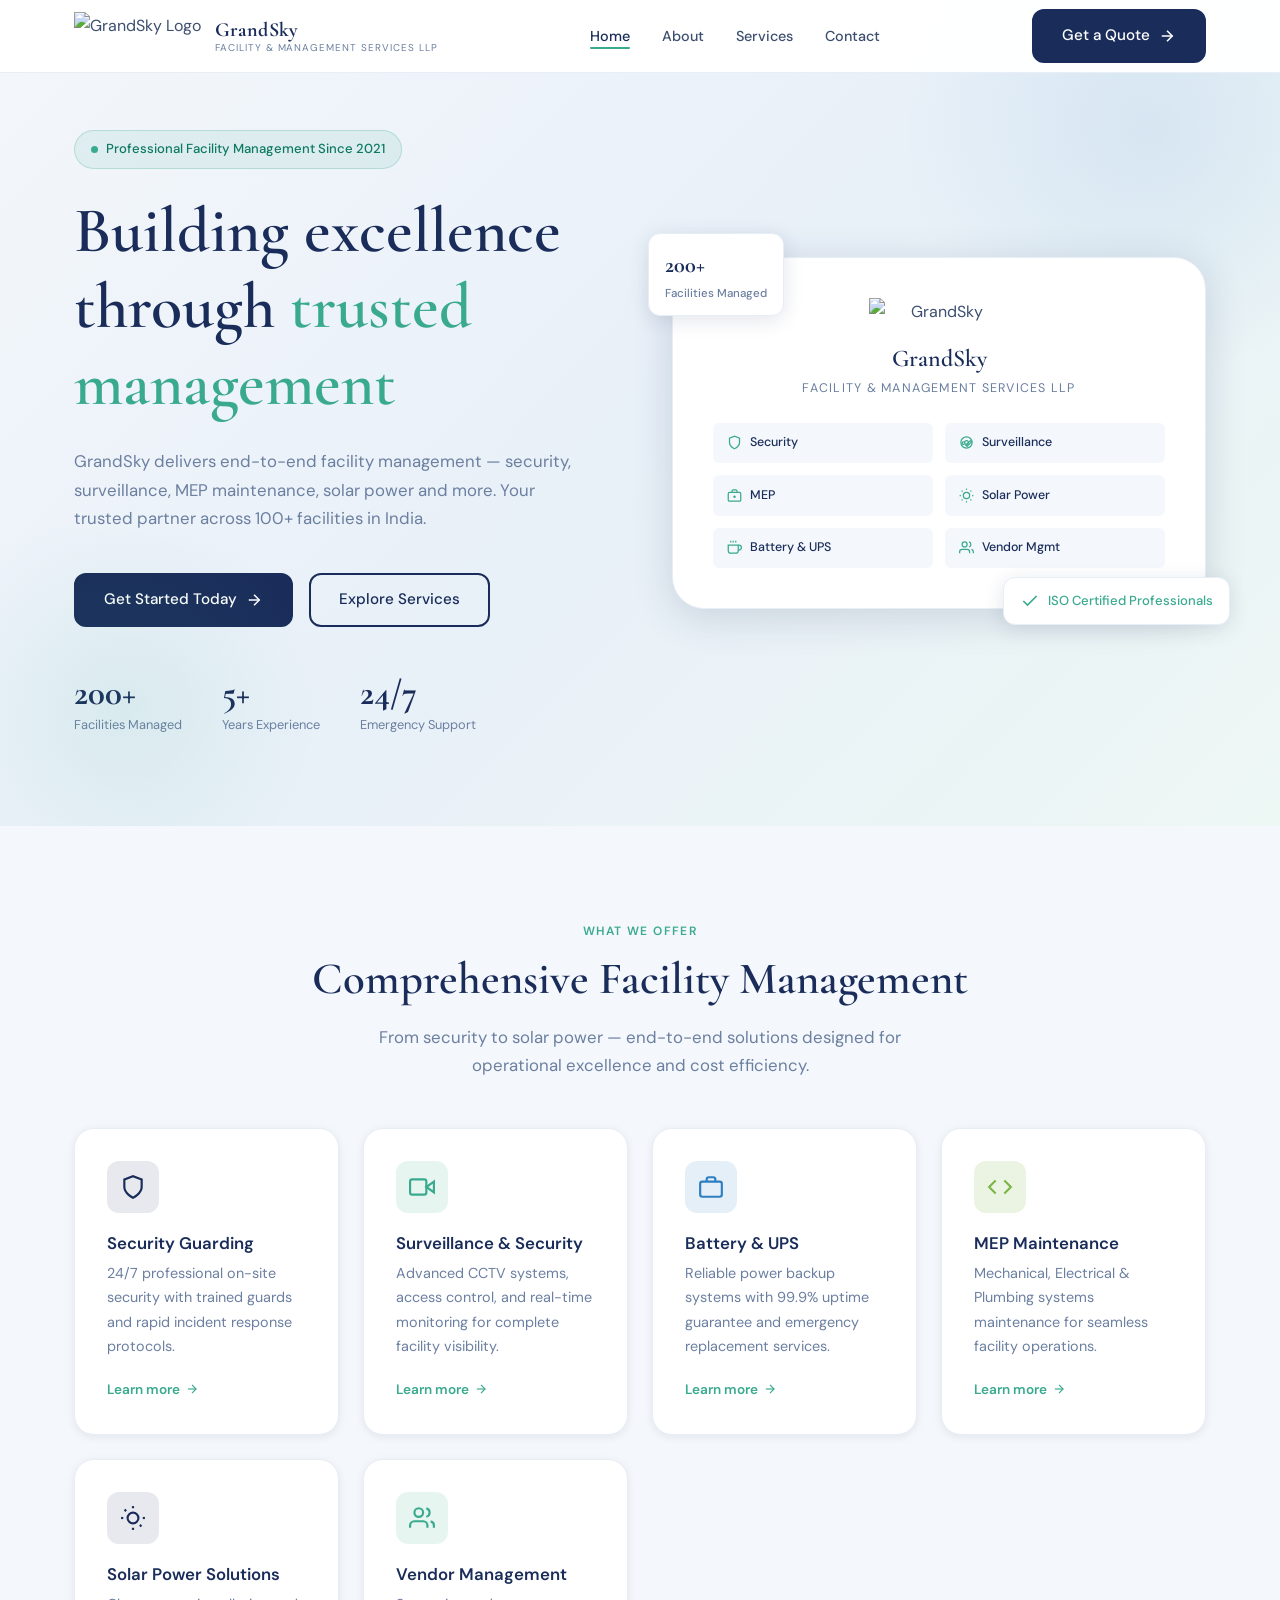
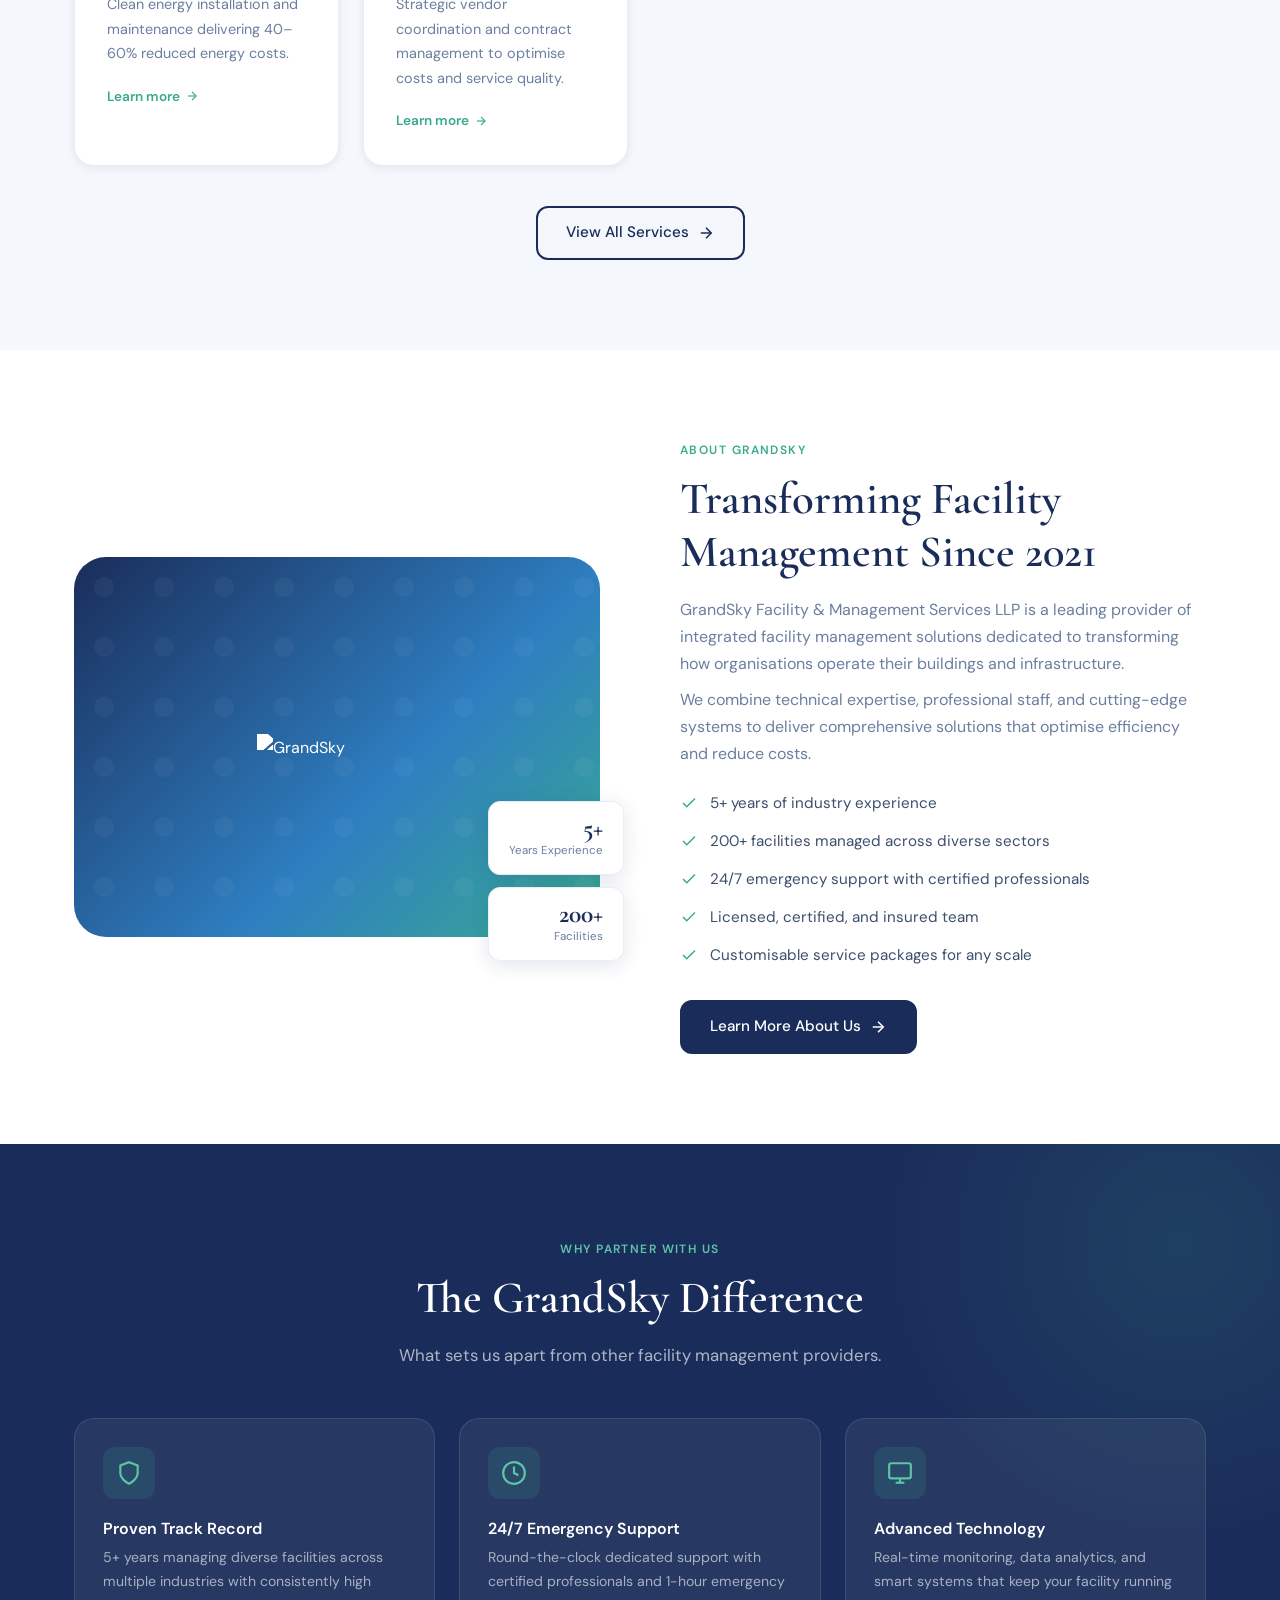
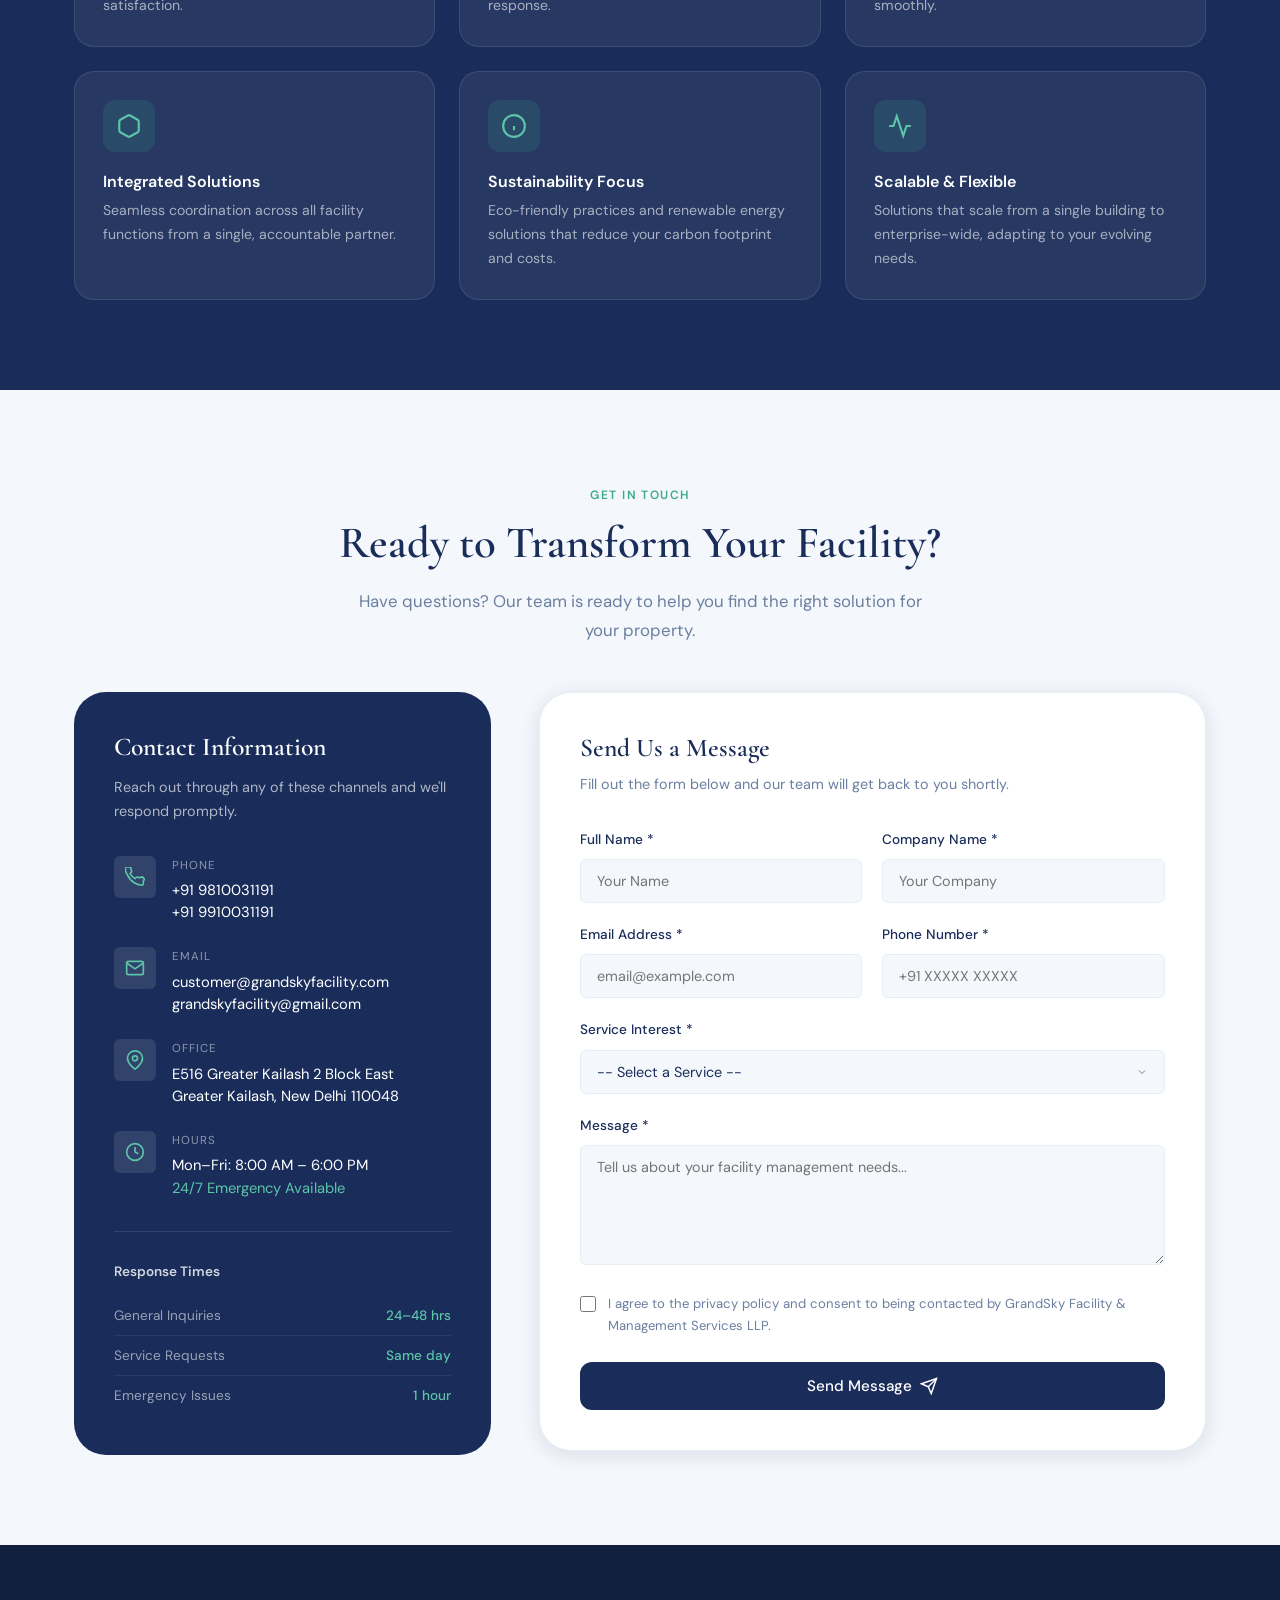
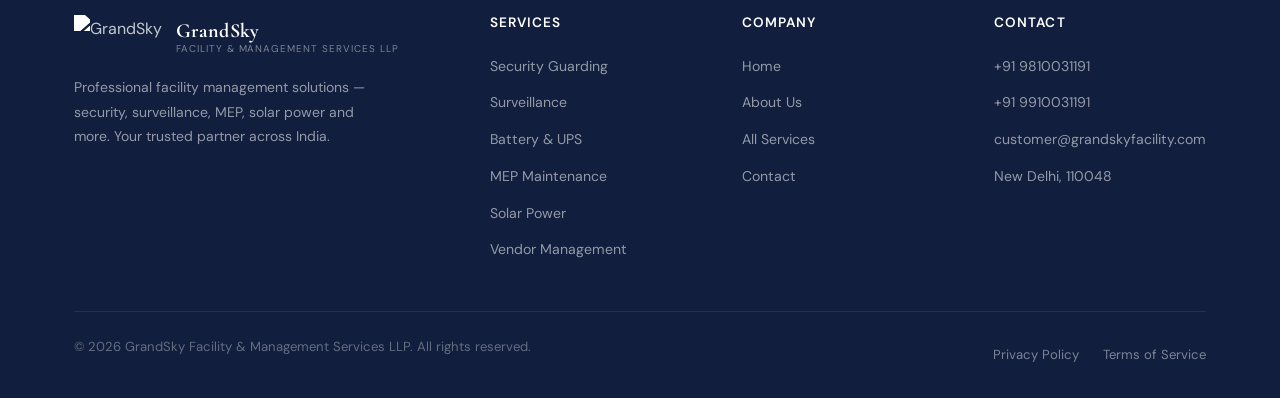
==== index.html @ 3209c3a7 "Initial commit" ====
<!DOCTYPE html>
<html lang="en">
<head>
  <meta charset="UTF-8" />
  <meta name="viewport" content="width=device-width, initial-scale=1.0" />
  <title>GrandSky Facility & Management Services LLP</title>
  <meta name="description" content="Professional facility management solutions — security, surveillance, MEP maintenance, solar power and more. Serving 100+ facilities across India." />
  <link rel="icon" href="images/logo.png" type="image/png" />

  <!-- Google Fonts -->
  <link rel="preconnect" href="https://fonts.googleapis.com" />
  <link rel="preconnect" href="https://fonts.gstatic.com" crossorigin />
  <link href="https://fonts.googleapis.com/css2?family=Cormorant+Garamond:wght@400;600;700&family=DM+Sans:wght@400;500;600&display=swap" rel="stylesheet" />

  <link rel="stylesheet" href="css/style.css" />
</head>
<body>

  <!-- ======== HEADER ======== -->
  <header class="header" id="header">
    <nav class="nav container">
      <a href="index.html" class="nav-logo">
        <img src="images/logo.png" alt="GrandSky Logo" />
        <div class="nav-logo-text">
          <span class="nav-logo-name">GrandSky</span>
          <span class="nav-logo-sub">Facility &amp; Management Services LLP</span>
        </div>
      </a>

      <ul class="nav-links">
        <li><a href="index.html">Home</a></li>
        <li><a href="pages/about.html">About</a></li>
        <li><a href="pages/services.html">Services</a></li>
        <li><a href="pages/contact.html">Contact</a></li>
      </ul>

      <div class="nav-cta">
        <a href="pages/contact.html" class="btn btn-primary">Get a Quote
          <svg viewBox="0 0 24 24" fill="none" stroke="currentColor" stroke-width="2"><line x1="5" y1="12" x2="19" y2="12"/><polyline points="12 5 19 12 12 19"/></svg>
        </a>
      </div>

      <button class="hamburger" id="hamburger" aria-label="Toggle menu">
        <span></span><span></span><span></span>
      </button>
    </nav>

    <nav class="mobile-menu" id="mobileMenu">
      <a href="index.html">Home</a>
      <a href="pages/about.html">About</a>
      <a href="pages/services.html">Services</a>
      <a href="pages/contact.html">Contact</a>
      <a href="pages/contact.html" class="btn btn-primary">Get a Quote</a>
    </nav>
  </header>

  <!-- ======== HERO ======== -->
  <section class="hero">
    <div class="container">
      <div class="hero-grid">
        <!-- Left -->
        <div class="hero-content">
          <div class="hero-badge">
            <span class="dot"></span>
            Professional Facility Management Since 2021
          </div>

          <h1 class="hero-title">Building excellence through <span>trusted management</span></h1>

          <p class="hero-desc">
            GrandSky delivers end-to-end facility management — security, surveillance, MEP maintenance, solar power and more. Your trusted partner across 100+ facilities in India.
          </p>

          <div class="hero-actions">
            <a href="pages/contact.html" class="btn btn-primary">
              Get Started Today
              <svg viewBox="0 0 24 24" fill="none" stroke="currentColor" stroke-width="2"><line x1="5" y1="12" x2="19" y2="12"/><polyline points="12 5 19 12 12 19"/></svg>
            </a>
            <a href="pages/services.html" class="btn btn-outline">Explore Services</a>
          </div>

          <div class="hero-stats">
            <div class="stat-item">
              <div class="stat-num"><span data-target="200" data-suffix="+">0+</span></div>
              <div class="stat-label">Facilities Managed</div>
            </div>
            <div class="stat-item">
              <div class="stat-num"><span data-target="5" data-suffix="+">0+</span></div>
              <div class="stat-label">Years Experience</div>
            </div>
            <div class="stat-item">
              <div class="stat-num">24/7</div>
              <div class="stat-label">Emergency Support</div>
            </div>
          </div>
        </div>

        <!-- Right visual -->
        <div class="hero-visual">
          <div class="float-badge float-badge-1">
            <div class="val" data-target="200" data-suffix="+">0+</div>
            <div class="lbl">Facilities Managed</div>
          </div>

          <div class="hero-card">
            <img src="images/logo.png" alt="GrandSky" class="hero-card-logo" />
            <h3>GrandSky</h3>
            <p>Facility &amp; Management Services LLP</p>
            <div class="hero-services-grid">
              <div class="hero-service-chip">
                <svg viewBox="0 0 24 24" fill="none" stroke="currentColor" stroke-width="2"><path d="M12 22s8-4 8-10V5l-8-3-8 3v7c0 6 8 10 8 10z"/></svg>
                Security
              </div>
              <div class="hero-service-chip">
                <svg viewBox="0 0 24 24" fill="none" stroke="currentColor" stroke-width="2"><circle cx="12" cy="12" r="3"/><path d="M20.188 10.934l-1.96-1.96-7.228 7.228 1.96 1.96zM9 11H7a2 2 0 00-2 2v0a2 2 0 002 2h2"/><circle cx="12" cy="12" r="9"/></svg>
                Surveillance
              </div>
              <div class="hero-service-chip">
                <svg viewBox="0 0 24 24" fill="none" stroke="currentColor" stroke-width="2"><rect x="2" y="7" width="20" height="14" rx="2"/><path d="M16 7V5a2 2 0 00-2-2h-4a2 2 0 00-2 2v2"/><line x1="12" y1="12" x2="12" y2="16"/><line x1="10" y1="14" x2="14" y2="14"/></svg>
                MEP
              </div>
              <div class="hero-service-chip">
                <svg viewBox="0 0 24 24" fill="none" stroke="currentColor" stroke-width="2"><circle cx="12" cy="12" r="5"/><line x1="12" y1="1" x2="12" y2="3"/><line x1="12" y1="21" x2="12" y2="23"/><line x1="4.22" y1="4.22" x2="5.64" y2="5.64"/><line x1="18.36" y1="18.36" x2="19.78" y2="19.78"/><line x1="1" y1="12" x2="3" y2="12"/><line x1="21" y1="12" x2="23" y2="12"/><line x1="4.22" y1="19.78" x2="5.64" y2="18.36"/><line x1="18.36" y1="5.64" x2="19.78" y2="4.22"/></svg>
                Solar Power
              </div>
              <div class="hero-service-chip">
                <svg viewBox="0 0 24 24" fill="none" stroke="currentColor" stroke-width="2"><path d="M18 8h1a4 4 0 010 8h-1"/><path d="M2 8h16v9a4 4 0 01-4 4H6a4 4 0 01-4-4V8z"/><line x1="6" y1="1" x2="6" y2="4"/><line x1="10" y1="1" x2="10" y2="4"/><line x1="14" y1="1" x2="14" y2="4"/></svg>
                Battery &amp; UPS
              </div>
              <div class="hero-service-chip">
                <svg viewBox="0 0 24 24" fill="none" stroke="currentColor" stroke-width="2"><path d="M17 21v-2a4 4 0 00-4-4H5a4 4 0 00-4 4v2"/><circle cx="9" cy="7" r="4"/><path d="M23 21v-2a4 4 0 00-3-3.87"/><path d="M16 3.13a4 4 0 010 7.75"/></svg>
                Vendor Mgmt
              </div>
            </div>
          </div>

          <div class="float-badge float-badge-2">
            <svg viewBox="0 0 24 24" fill="none" stroke="currentColor" stroke-width="2"><polyline points="20 6 9 17 4 12"/></svg>
            ISO Certified Professionals
          </div>
        </div>
      </div>
    </div>
  </section>

  <!-- ======== SERVICES PREVIEW ======== -->
  <section class="section" id="services">
    <div class="container">
      <div class="text-center">
        <span class="section-label">What We Offer</span>
        <h2 class="section-title">Comprehensive Facility Management</h2>
        <p class="section-subtitle">From security to solar power — end-to-end solutions designed for operational excellence and cost efficiency.</p>
      </div>

      <div class="services-grid">
        <div class="card service-card fade-up">
          <div class="icon-box icon-box-navy">
            <svg viewBox="0 0 24 24" fill="none" stroke="currentColor" stroke-width="2"><path d="M12 22s8-4 8-10V5l-8-3-8 3v7c0 6 8 10 8 10z"/></svg>
          </div>
          <h4>Security Guarding</h4>
          <p>24/7 professional on-site security with trained guards and rapid incident response protocols.</p>
          <a href="pages/services.html#security" class="link">Learn more <svg viewBox="0 0 24 24" fill="none" stroke="currentColor" stroke-width="2"><line x1="5" y1="12" x2="19" y2="12"/><polyline points="12 5 19 12 12 19"/></svg></a>
        </div>

        <div class="card service-card fade-up">
          <div class="icon-box icon-box-teal">
            <svg viewBox="0 0 24 24" fill="none" stroke="currentColor" stroke-width="2"><path d="M23 7l-7 5 7 5V7z"/><rect x="1" y="5" width="15" height="14" rx="2" ry="2"/></svg>
          </div>
          <h4>Surveillance &amp; Security</h4>
          <p>Advanced CCTV systems, access control, and real-time monitoring for complete facility visibility.</p>
          <a href="pages/services.html#surveillance" class="link">Learn more <svg viewBox="0 0 24 24" fill="none" stroke="currentColor" stroke-width="2"><line x1="5" y1="12" x2="19" y2="12"/><polyline points="12 5 19 12 12 19"/></svg></a>
        </div>

        <div class="card service-card fade-up">
          <div class="icon-box icon-box-sky">
            <svg viewBox="0 0 24 24" fill="none" stroke="currentColor" stroke-width="2"><rect x="2" y="7" width="20" height="14" rx="2"/><path d="M16 7V5a2 2 0 00-2-2h-4a2 2 0 00-2 2v2"/></svg>
          </div>
          <h4>Battery &amp; UPS</h4>
          <p>Reliable power backup systems with 99.9% uptime guarantee and emergency replacement services.</p>
          <a href="pages/services.html#battery" class="link">Learn more <svg viewBox="0 0 24 24" fill="none" stroke="currentColor" stroke-width="2"><line x1="5" y1="12" x2="19" y2="12"/><polyline points="12 5 19 12 12 19"/></svg></a>
        </div>

        <div class="card service-card fade-up">
          <div class="icon-box icon-box-green">
            <svg viewBox="0 0 24 24" fill="none" stroke="currentColor" stroke-width="2"><path d="M8 6L2 12l6 6"/><path d="M16 6l6 6-6 6"/></svg>
          </div>
          <h4>MEP Maintenance</h4>
          <p>Mechanical, Electrical &amp; Plumbing systems maintenance for seamless facility operations.</p>
          <a href="pages/services.html#mep" class="link">Learn more <svg viewBox="0 0 24 24" fill="none" stroke="currentColor" stroke-width="2"><line x1="5" y1="12" x2="19" y2="12"/><polyline points="12 5 19 12 12 19"/></svg></a>
        </div>

        <div class="card service-card fade-up">
          <div class="icon-box icon-box-navy">
            <svg viewBox="0 0 24 24" fill="none" stroke="currentColor" stroke-width="2"><circle cx="12" cy="12" r="5"/><line x1="12" y1="1" x2="12" y2="3"/><line x1="12" y1="21" x2="12" y2="23"/><line x1="4.22" y1="4.22" x2="5.64" y2="5.64"/><line x1="18.36" y1="18.36" x2="19.78" y2="19.78"/><line x1="1" y1="12" x2="3" y2="12"/><line x1="21" y1="12" x2="23" y2="12"/></svg>
          </div>
          <h4>Solar Power Solutions</h4>
          <p>Clean energy installation and maintenance delivering 40–60% reduced energy costs.</p>
          <a href="pages/services.html#solar" class="link">Learn more <svg viewBox="0 0 24 24" fill="none" stroke="currentColor" stroke-width="2"><line x1="5" y1="12" x2="19" y2="12"/><polyline points="12 5 19 12 12 19"/></svg></a>
        </div>

        <div class="card service-card fade-up">
          <div class="icon-box icon-box-teal">
            <svg viewBox="0 0 24 24" fill="none" stroke="currentColor" stroke-width="2"><path d="M17 21v-2a4 4 0 00-4-4H5a4 4 0 00-4 4v2"/><circle cx="9" cy="7" r="4"/><path d="M23 21v-2a4 4 0 00-3-3.87"/><path d="M16 3.13a4 4 0 010 7.75"/></svg>
          </div>
          <h4>Vendor Management</h4>
          <p>Strategic vendor coordination and contract management to optimise costs and service quality.</p>
          <a href="pages/services.html#vendor" class="link">Learn more <svg viewBox="0 0 24 24" fill="none" stroke="currentColor" stroke-width="2"><line x1="5" y1="12" x2="19" y2="12"/><polyline points="12 5 19 12 12 19"/></svg></a>
        </div>
      </div>

      <div style="text-align:center; margin-top:2.5rem;">
        <a href="pages/services.html" class="btn btn-outline">View All Services
          <svg viewBox="0 0 24 24" fill="none" stroke="currentColor" stroke-width="2"><line x1="5" y1="12" x2="19" y2="12"/><polyline points="12 5 19 12 12 19"/></svg>
        </a>
      </div>
    </div>
  </section>

  <!-- ======== ABOUT SNIPPET ======== -->
  <section class="section" id="about" style="background: var(--white);">
    <div class="container">
      <div class="about-grid">
        <!-- Visual -->
        <div class="about-visual fade-up">
          <div class="about-img-wrap">
            <img src="images/logo.png" alt="GrandSky" />
          </div>
          <div class="about-stat-cards">
            <div class="mini-stat">
              <div class="num">5+</div>
              <div class="lbl">Years Experience</div>
            </div>
            <div class="mini-stat">
              <div class="num">200+</div>
              <div class="lbl">Facilities</div>
            </div>
          </div>
        </div>

        <!-- Content -->
        <div class="about-content fade-up">
          <span class="section-label">About GrandSky</span>
          <h2 class="section-title">Transforming Facility Management Since 2021</h2>
          <p style="color: var(--text-muted); margin-bottom: 0.5rem;">
            GrandSky Facility &amp; Management Services LLP is a leading provider of integrated facility management solutions dedicated to transforming how organisations operate their buildings and infrastructure.
          </p>
          <p style="color: var(--text-muted);">
            We combine technical expertise, professional staff, and cutting-edge systems to deliver comprehensive solutions that optimise efficiency and reduce costs.
          </p>

          <ul class="about-list">
            <li>
              <svg viewBox="0 0 24 24" fill="none" stroke="currentColor" stroke-width="2"><polyline points="20 6 9 17 4 12"/></svg>
              5+ years of industry experience
            </li>
            <li>
              <svg viewBox="0 0 24 24" fill="none" stroke="currentColor" stroke-width="2"><polyline points="20 6 9 17 4 12"/></svg>
              200+ facilities managed across diverse sectors
            </li>
            <li>
              <svg viewBox="0 0 24 24" fill="none" stroke="currentColor" stroke-width="2"><polyline points="20 6 9 17 4 12"/></svg>
              24/7 emergency support with certified professionals
            </li>
            <li>
              <svg viewBox="0 0 24 24" fill="none" stroke="currentColor" stroke-width="2"><polyline points="20 6 9 17 4 12"/></svg>
              Licensed, certified, and insured team
            </li>
            <li>
              <svg viewBox="0 0 24 24" fill="none" stroke="currentColor" stroke-width="2"><polyline points="20 6 9 17 4 12"/></svg>
              Customisable service packages for any scale
            </li>
          </ul>

          <a href="pages/about.html" class="btn btn-primary">Learn More About Us
            <svg viewBox="0 0 24 24" fill="none" stroke="currentColor" stroke-width="2"><line x1="5" y1="12" x2="19" y2="12"/><polyline points="12 5 19 12 12 19"/></svg>
          </a>
        </div>
      </div>
    </div>
  </section>

  <!-- ======== WHY CHOOSE US ======== -->
  <section class="section why-section">
    <div class="container">
      <div class="text-center">
        <span class="section-label">Why Partner With Us</span>
        <h2 class="section-title">The GrandSky Difference</h2>
        <p class="section-subtitle">What sets us apart from other facility management providers.</p>
      </div>

      <div class="why-grid">
        <div class="why-card fade-up">
          <div class="icon-box">
            <svg viewBox="0 0 24 24" fill="none" stroke="currentColor" stroke-width="2"><path d="M12 22s8-4 8-10V5l-8-3-8 3v7c0 6 8 10 8 10z"/></svg>
          </div>
          <h4>Proven Track Record</h4>
          <p>5+ years managing diverse facilities across multiple industries with consistently high satisfaction.</p>
        </div>
        <div class="why-card fade-up">
          <div class="icon-box">
            <svg viewBox="0 0 24 24" fill="none" stroke="currentColor" stroke-width="2"><circle cx="12" cy="12" r="10"/><polyline points="12 6 12 12 16 14"/></svg>
          </div>
          <h4>24/7 Emergency Support</h4>
          <p>Round-the-clock dedicated support with certified professionals and 1-hour emergency response.</p>
        </div>
        <div class="why-card fade-up">
          <div class="icon-box">
            <svg viewBox="0 0 24 24" fill="none" stroke="currentColor" stroke-width="2"><rect x="2" y="3" width="20" height="14" rx="2"/><line x1="8" y1="21" x2="16" y2="21"/><line x1="12" y1="17" x2="12" y2="21"/></svg>
          </div>
          <h4>Advanced Technology</h4>
          <p>Real-time monitoring, data analytics, and smart systems that keep your facility running smoothly.</p>
        </div>
        <div class="why-card fade-up">
          <div class="icon-box">
            <svg viewBox="0 0 24 24" fill="none" stroke="currentColor" stroke-width="2"><path d="M21 16V8a2 2 0 00-1-1.73l-7-4a2 2 0 00-2 0l-7 4A2 2 0 003 8v8a2 2 0 001 1.73l7 4a2 2 0 002 0l7-4A2 2 0 0021 16z"/></svg>
          </div>
          <h4>Integrated Solutions</h4>
          <p>Seamless coordination across all facility functions from a single, accountable partner.</p>
        </div>
        <div class="why-card fade-up">
          <div class="icon-box">
            <svg viewBox="0 0 24 24" fill="none" stroke="currentColor" stroke-width="2"><path d="M12 2a10 10 0 100 20A10 10 0 0012 2z"/><path d="M12 16v-4M12 8h.01"/></svg>
          </div>
          <h4>Sustainability Focus</h4>
          <p>Eco-friendly practices and renewable energy solutions that reduce your carbon footprint and costs.</p>
        </div>
        <div class="why-card fade-up">
          <div class="icon-box">
            <svg viewBox="0 0 24 24" fill="none" stroke="currentColor" stroke-width="2"><polyline points="22 12 18 12 15 21 9 3 6 12 2 12"/></svg>
          </div>
          <h4>Scalable &amp; Flexible</h4>
          <p>Solutions that scale from a single building to enterprise-wide, adapting to your evolving needs.</p>
        </div>
      </div>
    </div>
  </section>

  <!-- ======== CONTACT SNIPPET ======== -->
  <section class="section" id="contact">
    <div class="container">
      <div class="text-center" style="margin-bottom:3rem;">
        <span class="section-label">Get in Touch</span>
        <h2 class="section-title">Ready to Transform Your Facility?</h2>
        <p class="section-subtitle">Have questions? Our team is ready to help you find the right solution for your property.</p>
      </div>

      <div class="contact-grid">
        <!-- Info -->
        <div class="contact-info-card fade-up">
          <h3>Contact Information</h3>
          <p>Reach out through any of these channels and we'll respond promptly.</p>

          <div class="contact-info-list">
            <div class="contact-info-item">
              <div class="icon-box">
                <svg viewBox="0 0 24 24" fill="none" stroke="currentColor" stroke-width="2"><path d="M22 16.92v3a2 2 0 01-2.18 2 19.79 19.79 0 01-8.63-3.07A19.5 19.5 0 013.07 9.81 19.79 19.79 0 01.1 1.18 2 2 0 012.09 0h3a2 2 0 012 1.72c.127.96.361 1.903.7 2.81a2 2 0 01-.45 2.11L6.09 7.91a16 16 0 006 6l1.27-1.27a2 2 0 012.11-.45c.907.339 1.85.573 2.81.7A2 2 0 0122 16.92z"/></svg>
              </div>
              <div>
                <div class="info-label">Phone</div>
                <div class="info-value">+91 9810031191<br/>+91 9910031191</div>
              </div>
            </div>
            <div class="contact-info-item">
              <div class="icon-box">
                <svg viewBox="0 0 24 24" fill="none" stroke="currentColor" stroke-width="2"><path d="M4 4h16c1.1 0 2 .9 2 2v12c0 1.1-.9 2-2 2H4c-1.1 0-2-.9-2-2V6c0-1.1.9-2 2-2z"/><polyline points="22,6 12,13 2,6"/></svg>
              </div>
              <div>
                <div class="info-label">Email</div>
                <div class="info-value">customer@grandskyfacility.com<br/>grandskyfacility@gmail.com</div>
              </div>
            </div>
            <div class="contact-info-item">
              <div class="icon-box">
                <svg viewBox="0 0 24 24" fill="none" stroke="currentColor" stroke-width="2"><path d="M21 10c0 7-9 13-9 13s-9-6-9-13a9 9 0 0118 0z"/><circle cx="12" cy="10" r="3"/></svg>
              </div>
              <div>
                <div class="info-label">Office</div>
                <div class="info-value">E516 Greater Kailash 2 Block East<br/>Greater Kailash, New Delhi 110048</div>
              </div>
            </div>
            <div class="contact-info-item">
              <div class="icon-box">
                <svg viewBox="0 0 24 24" fill="none" stroke="currentColor" stroke-width="2"><circle cx="12" cy="12" r="10"/><polyline points="12 6 12 12 16 14"/></svg>
              </div>
              <div>
                <div class="info-label">Hours</div>
                <div class="info-value">Mon–Fri: 8:00 AM – 6:00 PM<br/><span style="color:var(--teal-light);">24/7 Emergency Available</span></div>
              </div>
            </div>
          </div>

          <hr class="contact-divider" />
          <div class="response-times">
            <h4>Response Times</h4>
            <div class="response-item"><span class="ri-label">General Inquiries</span><span class="ri-time">24–48 hrs</span></div>
            <div class="response-item"><span class="ri-label">Service Requests</span><span class="ri-time">Same day</span></div>
            <div class="response-item"><span class="ri-label">Emergency Issues</span><span class="ri-time">1 hour</span></div>
          </div>
        </div>

        <!-- Form -->
        <div class="contact-form-wrap fade-up">
          <h3>Send Us a Message</h3>
          <p>Fill out the form below and our team will get back to you shortly.</p>

          <div id="formSuccess" class="form-success">
            <div class="checkmark">
              <svg viewBox="0 0 24 24" fill="none" stroke="currentColor" stroke-width="2.5"><polyline points="20 6 9 17 4 12"/></svg>
            </div>
            <h3>Message Received!</h3>
            <p>Thank you for reaching out to GrandSky Facility. One of our team members will get back to you shortly.</p>
          </div>

          <form id="contactForm">
            <div class="form-row">
              <div class="form-group">
                <label for="name">Full Name *</label>
                <input type="text" id="name" name="name" placeholder="Your Name" required />
              </div>
              <div class="form-group">
                <label for="company">Company Name *</label>
                <input type="text" id="company" name="company" placeholder="Your Company" required />
              </div>
            </div>
            <div class="form-row">
              <div class="form-group">
                <label for="email">Email Address *</label>
                <input type="email" id="email" name="email" placeholder="email@example.com" required />
              </div>
              <div class="form-group">
                <label for="phone">Phone Number *</label>
                <input type="tel" id="phone" name="phone" placeholder="+91 XXXXX XXXXX" required />
              </div>
            </div>
            <div class="form-group">
              <label for="service">Service Interest *</label>
              <select id="service" name="service" required>
                <option value="">-- Select a Service --</option>
                <option value="security">Security Guarding</option>
                <option value="surveillance">Surveillance &amp; Security</option>
                <option value="battery">Battery &amp; UPS</option>
                <option value="ac">Air Conditioning</option>
                <option value="mep">MEP Maintenance</option>
                <option value="vendor">Vendor Management</option>
                <option value="solar">Solar Power Solutions</option>
                <option value="consultation">General Consultation</option>
              </select>
            </div>
            <div class="form-group">
              <label for="message">Message *</label>
              <textarea id="message" name="message" placeholder="Tell us about your facility management needs..." required></textarea>
            </div>
            <div class="form-check">
              <input type="checkbox" id="privacy" name="privacy" required />
              <label for="privacy">I agree to the privacy policy and consent to being contacted by GrandSky Facility &amp; Management Services LLP.</label>
            </div>
            <button type="submit" class="btn btn-primary" style="width:100%; justify-content:center;">
              Send Message
              <svg viewBox="0 0 24 24" fill="none" stroke="currentColor" stroke-width="2"><line x1="22" y1="2" x2="11" y2="13"/><polygon points="22 2 15 22 11 13 2 9 22 2"/></svg>
            </button>
          </form>
        </div>
      </div>
    </div>
  </section>

  <!-- ======== FOOTER ======== -->
  <footer class="footer">
    <div class="container">
      <div class="footer-grid">
        <div class="footer-brand">
          <a href="index.html" class="nav-logo">
            <img src="images/logo.png" alt="GrandSky" style="height:44px; filter: brightness(0) invert(1);" />
            <div class="nav-logo-text">
              <span class="nav-logo-name">GrandSky</span>
              <span class="nav-logo-sub">Facility &amp; Management Services LLP</span>
            </div>
          </a>
          <p>Professional facility management solutions — security, surveillance, MEP, solar power and more. Your trusted partner across India.</p>
        </div>

        <div class="footer-col">
          <h4>Services</h4>
          <ul>
            <li><a href="pages/services.html#security">Security Guarding</a></li>
            <li><a href="pages/services.html#surveillance">Surveillance</a></li>
            <li><a href="pages/services.html#battery">Battery &amp; UPS</a></li>
            <li><a href="pages/services.html#mep">MEP Maintenance</a></li>
            <li><a href="pages/services.html#solar">Solar Power</a></li>
            <li><a href="pages/services.html#vendor">Vendor Management</a></li>
          </ul>
        </div>

        <div class="footer-col">
          <h4>Company</h4>
          <ul>
            <li><a href="index.html">Home</a></li>
            <li><a href="pages/about.html">About Us</a></li>
            <li><a href="pages/services.html">All Services</a></li>
            <li><a href="pages/contact.html">Contact</a></li>
          </ul>
        </div>

        <div class="footer-col">
          <h4>Contact</h4>
          <ul>
            <li><a href="tel:+919810031191">+91 9810031191</a></li>
            <li><a href="tel:+919910031191">+91 9910031191</a></li>
            <li><a href="mailto:customer@grandskyfacility.com">customer@grandskyfacility.com</a></li>
            <li><a href="pages/contact.html">New Delhi, 110048</a></li>
          </ul>
        </div>
      </div>

      <div class="footer-bottom">
        <p>© 2026 GrandSky Facility &amp; Management Services LLP. All rights reserved.</p>
        <div class="footer-legal">
          <a href="#">Privacy Policy</a>
          <a href="#">Terms of Service</a>
        </div>
      </div>
    </div>
  </footer>

  <script src="main.js"></script>
</body>
</html>
---- css/style.css ----
/* ============================================
   GRANDSKY FACILITY & MANAGEMENT SERVICES LLP
   Main Stylesheet
   ============================================ */

/* ---------- CSS Variables (Logo Colors) ---------- */
:root {
  --navy:        #1a2d5a;   /* deep navy — logo text */
  --navy-dark:   #111e3d;   /* darker navy for hover/footer */
  --navy-light:  #233672;   /* slightly lighter navy */
  --sky:         #2e7fc1;   /* sky blue — left logo circle */
  --sky-light:   #4a9fd4;   /* lighter sky */
  --teal:        #3aaa8f;   /* teal-green — logo center overlap */
  --teal-light:  #5dc4a8;   /* lighter teal */
  --green:       #7ab648;   /* sage green — right logo circle */
  --green-light: #94cc61;   /* lighter sage */

  --white:       #ffffff;
  --off-white:   #f4f7fb;   /* slightly blue-tinted page bg */
  --light-gray:  #e8eef6;
  --mid-gray:    #9aaac0;
  --text-dark:   #1a2d5a;   /* reuse navy for body text */
  --text-body:   #3d4f6e;
  --text-muted:  #6b7fa0;

  --shadow-sm:   0 2px 8px rgba(26,45,90,0.08);
  --shadow-md:   0 4px 20px rgba(26,45,90,0.12);
  --shadow-lg:   0 8px 40px rgba(26,45,90,0.16);

  --radius-sm:   6px;
  --radius-md:   12px;
  --radius-lg:   20px;
  --radius-xl:   32px;

  --transition:  0.25s ease;
  --font-head:   'Cormorant Garamond', Georgia, serif;
  --font-body:   'DM Sans', system-ui, sans-serif;
}

/* ---------- Reset & Base ---------- */
*, *::before, *::after { box-sizing: border-box; margin: 0; padding: 0; }

html { scroll-behavior: smooth; font-size: 16px; }

body {
  font-family: var(--font-body);
  background: var(--off-white);
  color: var(--text-body);
  line-height: 1.7;
  overflow-x: hidden;
}

img { max-width: 100%; display: block; }
a  { text-decoration: none; color: inherit; }
ul { list-style: none; }

/* ---------- Typography ---------- */
h1, h2, h3, h4, h5 {
  font-family: var(--font-head);
  color: var(--navy);
  line-height: 1.2;
  font-weight: 600;
}

h1 { font-size: clamp(2.4rem, 5vw, 4rem); }
h2 { font-size: clamp(1.8rem, 3.5vw, 2.8rem); }
h3 { font-size: clamp(1.2rem, 2.5vw, 1.6rem); }
h4 { font-size: 1.1rem; font-family: var(--font-body); font-weight: 600; }

p { margin-bottom: 1rem; }
p:last-child { margin-bottom: 0; }

/* ---------- Layout Utilities ---------- */
.container {
  max-width: 1180px;
  margin: 0 auto;
  padding: 0 1.5rem;
}

.section { padding: 90px 0; }
.section-sm { padding: 60px 0; }

.section-label {
  display: inline-block;
  font-size: 0.75rem;
  font-weight: 600;
  letter-spacing: 0.12em;
  text-transform: uppercase;
  color: var(--teal);
  margin-bottom: 0.75rem;
}

.section-title { margin-bottom: 1rem; }
.section-subtitle {
  font-size: 1.05rem;
  color: var(--text-muted);
  max-width: 580px;
}

.text-center { text-align: center; }
.text-center .section-subtitle { margin: 0 auto; }

/* ---------- Buttons ---------- */
.btn {
  display: inline-flex;
  align-items: center;
  gap: 0.5rem;
  padding: 0.75rem 1.75rem;
  border-radius: var(--radius-md);
  font-family: var(--font-body);
  font-size: 0.95rem;
  font-weight: 500;
  cursor: pointer;
  border: 2px solid transparent;
  transition: all var(--transition);
  white-space: nowrap;
}

.btn-primary {
  background: var(--navy);
  color: var(--white);
  border-color: var(--navy);
}
.btn-primary:hover {
  background: var(--navy-dark);
  border-color: var(--navy-dark);
  transform: translateY(-1px);
  box-shadow: var(--shadow-md);
}

.btn-outline {
  background: transparent;
  color: var(--navy);
  border-color: var(--navy);
}
.btn-outline:hover {
  background: var(--navy);
  color: var(--white);
  transform: translateY(-1px);
}

.btn-teal {
  background: var(--teal);
  color: var(--white);
  border-color: var(--teal);
}
.btn-teal:hover {
  background: var(--teal-light);
  border-color: var(--teal-light);
  transform: translateY(-1px);
  box-shadow: var(--shadow-md);
}

.btn-white {
  background: var(--white);
  color: var(--navy);
  border-color: var(--white);
}
.btn-white:hover {
  background: var(--off-white);
  transform: translateY(-1px);
  box-shadow: var(--shadow-md);
}

.btn svg { width: 18px; height: 18px; flex-shrink: 0; }

/* ---------- Cards ---------- */
.card {
  background: var(--white);
  border-radius: var(--radius-lg);
  padding: 2rem;
  box-shadow: var(--shadow-sm);
  border: 1px solid var(--light-gray);
  transition: all var(--transition);
}
.card:hover {
  box-shadow: var(--shadow-md);
  transform: translateY(-3px);
  border-color: rgba(26,45,90,0.15);
}

/* ---------- Badge ---------- */
.badge {
  display: inline-flex;
  align-items: center;
  gap: 0.4rem;
  padding: 0.35rem 0.9rem;
  border-radius: 100px;
  font-size: 0.8rem;
  font-weight: 500;
}
.badge-teal  { background: rgba(58,170,143,0.12); color: #0d7a60; }
.badge-navy  { background: rgba(26,45,90,0.1);   color: var(--navy); }
.badge-sky   { background: rgba(46,127,193,0.12); color: #1a5f99; }
.badge-green { background: rgba(122,182,72,0.15); color: #4d8010; }

/* ---------- Icon Box ---------- */
.icon-box {
  width: 52px; height: 52px;
  border-radius: var(--radius-md);
  display: flex; align-items: center; justify-content: center;
  flex-shrink: 0;
}
.icon-box svg { width: 26px; height: 26px; }
.icon-box-navy  { background: rgba(26,45,90,0.1);   color: var(--navy); }
.icon-box-teal  { background: rgba(58,170,143,0.12); color: var(--teal); }
.icon-box-sky   { background: rgba(46,127,193,0.12); color: var(--sky); }
.icon-box-green { background: rgba(122,182,72,0.15); color: var(--green); }

/* ============================================
   HEADER / NAVIGATION
   ============================================ */
.header {
  position: fixed;
  top: 0; left: 0; right: 0;
  z-index: 1000;
  background: rgba(255,255,255,0.96);
  backdrop-filter: blur(12px);
  border-bottom: 1px solid var(--light-gray);
  transition: box-shadow var(--transition);
}
.header.scrolled { box-shadow: var(--shadow-md); }

.nav {
  display: flex;
  align-items: center;
  justify-content: space-between;
  height: 72px;
}

.nav-logo {
  display: flex;
  align-items: center;
  gap: 0.85rem;
}
.nav-logo img {
  height: 48px;
  width: auto;
}
.nav-logo-text { display: flex; flex-direction: column; line-height: 1.2; }
.nav-logo-name {
  font-family: var(--font-head);
  font-size: 1.25rem;
  font-weight: 700;
  color: var(--navy);
  letter-spacing: 0.02em;
}
.nav-logo-sub {
  font-size: 0.62rem;
  letter-spacing: 0.1em;
  text-transform: uppercase;
  color: var(--text-muted);
}

.nav-links {
  display: flex;
  align-items: center;
  gap: 2rem;
}
.nav-links a {
  font-size: 0.9rem;
  font-weight: 500;
  color: var(--text-body);
  transition: color var(--transition);
  position: relative;
}
.nav-links a::after {
  content: '';
  position: absolute;
  bottom: -4px; left: 0;
  width: 0; height: 2px;
  background: var(--teal);
  transition: width var(--transition);
  border-radius: 2px;
}
.nav-links a:hover,
.nav-links a.active { color: var(--navy); }
.nav-links a:hover::after,
.nav-links a.active::after { width: 100%; }

.nav-cta { display: flex; align-items: center; gap: 1rem; }

.hamburger {
  display: none;
  flex-direction: column;
  gap: 5px;
  cursor: pointer;
  padding: 4px;
  background: none;
  border: none;
}
.hamburger span {
  display: block;
  width: 24px; height: 2px;
  background: var(--navy);
  border-radius: 2px;
  transition: all var(--transition);
}
.hamburger.open span:nth-child(1) { transform: translateY(7px) rotate(45deg); }
.hamburger.open span:nth-child(2) { opacity: 0; }
.hamburger.open span:nth-child(3) { transform: translateY(-7px) rotate(-45deg); }

/* Mobile Menu */
.mobile-menu {
  display: none;
  position: fixed;
  top: 72px; left: 0; right: 0;
  background: var(--white);
  border-bottom: 1px solid var(--light-gray);
  padding: 1.5rem;
  box-shadow: var(--shadow-lg);
  z-index: 999;
  flex-direction: column;
  gap: 0.25rem;
}
.mobile-menu.open { display: flex; }
.mobile-menu a {
  display: block;
  padding: 0.75rem 1rem;
  font-size: 1rem;
  font-weight: 500;
  color: var(--text-body);
  border-radius: var(--radius-sm);
  transition: all var(--transition);
}
.mobile-menu a:hover { background: var(--off-white); color: var(--navy); }
.mobile-menu .btn { margin-top: 1rem; justify-content: center; }

/* ============================================
   HERO SECTION
   ============================================ */
.hero {
  padding-top: 130px;
  padding-bottom: 90px;
  position: relative;
  overflow: hidden;
  background: linear-gradient(135deg, #f4f7fb 0%, #e8f0f8 50%, #edf7f4 100%);
}

/* Decorative background circles */
.hero::before {
  content: '';
  position: absolute;
  top: -120px; right: -120px;
  width: 500px; height: 500px;
  border-radius: 50%;
  background: radial-gradient(circle, rgba(46,127,193,0.1) 0%, transparent 70%);
  pointer-events: none;
}
.hero::after {
  content: '';
  position: absolute;
  bottom: -80px; left: -80px;
  width: 400px; height: 400px;
  border-radius: 50%;
  background: radial-gradient(circle, rgba(58,170,143,0.1) 0%, transparent 70%);
  pointer-events: none;
}

.hero-grid {
  display: grid;
  grid-template-columns: 1fr 1fr;
  gap: 4rem;
  align-items: center;
}

.hero-badge {
  display: inline-flex;
  align-items: center;
  gap: 0.5rem;
  padding: 0.45rem 1rem;
  background: rgba(58,170,143,0.1);
  border: 1px solid rgba(58,170,143,0.25);
  border-radius: 100px;
  font-size: 0.82rem;
  font-weight: 500;
  color: #0d7a60;
  margin-bottom: 1.5rem;
}
.hero-badge .dot {
  width: 7px; height: 7px;
  background: var(--teal);
  border-radius: 50%;
  animation: pulse 2s infinite;
}
@keyframes pulse {
  0%, 100% { opacity: 1; transform: scale(1); }
  50%       { opacity: 0.6; transform: scale(1.3); }
}

.hero-title { margin-bottom: 1.5rem; color: var(--navy); }
.hero-title span { color: var(--teal); }

.hero-desc {
  font-size: 1.05rem;
  color: var(--text-muted);
  margin-bottom: 2.5rem;
  max-width: 520px;
}

.hero-actions {
  display: flex;
  flex-wrap: wrap;
  gap: 1rem;
  margin-bottom: 3rem;
}

.hero-stats {
  display: flex;
  gap: 2.5rem;
}
.stat-item {}
.stat-num {
  font-family: var(--font-head);
  font-size: 2.2rem;
  font-weight: 700;
  color: var(--navy);
  line-height: 1;
}
.stat-label {
  font-size: 0.8rem;
  color: var(--text-muted);
  margin-top: 0.25rem;
}

/* Hero visual card */
.hero-visual {
  position: relative;
}
.float-badge-1 {
  top: -1.5rem; left: -1.5rem;
}
.float-badge-1 .val { font-family: var(--font-head); font-size: 1.4rem; color: var(--navy); font-weight: 700; }
.float-badge-1 .lbl { font-size: 0.72rem; color: var(--text-muted); }

.float-badge-2 {
  bottom: -1rem; right: -1.5rem;
  display: flex; align-items: center; gap: 0.5rem; color: var(--teal);
}
.float-badge-2 svg { width: 20px; height: 20px; }

.hero-card {
  background: var(--white);
  border-radius: var(--radius-xl);
  padding: 2.5rem;
  box-shadow: var(--shadow-lg);
  border: 1px solid var(--light-gray);
  display: flex;
  flex-direction: column;
  align-items: center;
  text-align: center;
  position: relative;
  z-index: 1;
}
.hero-card-logo { width: 140px; margin-bottom: 1.25rem; }
.hero-card h3 { font-size: 1.5rem; color: var(--navy); margin-bottom: 0.25rem; }
.hero-card p { font-size: 0.78rem; letter-spacing: 0.1em; text-transform: uppercase; color: var(--text-muted); margin-bottom: 1.5rem; }

.hero-services-grid {
  display: grid;
  grid-template-columns: 1fr 1fr;
  gap: 0.75rem;
  width: 100%;
}
.hero-service-chip {
  display: flex;
  align-items: center;
  gap: 0.5rem;
  padding: 0.6rem 0.85rem;
  background: var(--off-white);
  border-radius: var(--radius-sm);
  font-size: 0.78rem;
  font-weight: 500;
  color: var(--text-dark);
}
.hero-service-chip svg { width: 15px; height: 15px; color: var(--teal); flex-shrink: 0; }

/* Floating badges on hero card */
.float-badge {
  position: absolute;
  z-index: 2;
  background: var(--white);
  border-radius: var(--radius-md);
  padding: 0.75rem 1rem;
  box-shadow: var(--shadow-md);
  border: 1px solid var(--light-gray);
  font-size: 0.82rem;
  font-weight: 500;
  white-space: nowrap;
}
.float-badge-1 {
  top: -1.5rem; left: -1.5rem;
}
.float-badge-1 .val { font-family: var(--font-head); font-size: 1.4rem; color: var(--navy); font-weight: 700; }
.float-badge-1 .lbl { font-size: 0.72rem; color: var(--text-muted); }

.float-badge-2 {
  bottom: -1rem; right: -1.5rem;
  display: flex; align-items: center; gap: 0.5rem; color: var(--teal);
}
.float-badge-2 svg { width: 20px; height: 20px; }

/* ============================================
   SERVICES SECTION (home preview)
   ============================================ */
.services-grid {
  display: grid;
  grid-template-columns: repeat(auto-fit, minmax(260px, 1fr));
  gap: 1.5rem;
  margin-top: 3rem;
}

.service-card .icon-box { margin-bottom: 1.25rem; }
.service-card h4 { font-size: 1.05rem; margin-bottom: 0.5rem; color: var(--navy); }
.service-card p { font-size: 0.9rem; color: var(--text-muted); margin-bottom: 1rem; }
.service-card .link {
  font-size: 0.85rem;
  font-weight: 600;
  color: var(--teal);
  display: inline-flex;
  align-items: center;
  gap: 0.3rem;
  transition: gap var(--transition);
}
.service-card .link:hover { gap: 0.6rem; }
.service-card .link svg { width: 14px; height: 14px; }

/* ============================================
   ABOUT SECTION
   ============================================ */
.about-grid {
  display: grid;
  grid-template-columns: 1fr 1fr;
  gap: 5rem;
  align-items: center;
}

.about-visual {
  position: relative;
}
.about-img-wrap {
  background: linear-gradient(135deg, var(--navy) 0%, var(--sky) 60%, var(--teal) 100%);
  border-radius: var(--radius-xl);
  padding: 3rem;
  display: flex;
  align-items: center;
  justify-content: center;
  min-height: 380px;
  position: relative;
  overflow: hidden;
}
.about-img-wrap::before {
  content: '';
  position: absolute;
  inset: 0;
  background: url("data:image/svg+xml,%3Csvg width='60' height='60' viewBox='0 0 60 60' xmlns='http://www.w3.org/2000/svg'%3E%3Cg fill='none' fill-rule='evenodd'%3E%3Cg fill='%23ffffff' fill-opacity='0.04'%3E%3Ccircle cx='30' cy='30' r='10'/%3E%3C/g%3E%3C/g%3E%3C/svg%3E");
}
.about-img-wrap img { width: 160px; position: relative; z-index: 1; filter: brightness(0) invert(1); }

.about-stat-cards {
  position: absolute;
  bottom: -1.5rem; right: -1.5rem;
  display: flex;
  flex-direction: column;
  gap: 0.75rem;
}
.mini-stat {
  background: var(--white);
  border-radius: var(--radius-md);
  padding: 0.85rem 1.25rem;
  box-shadow: var(--shadow-md);
  border: 1px solid var(--light-gray);
  text-align: right;
}
.mini-stat .num {
  font-family: var(--font-head);
  font-size: 1.6rem;
  font-weight: 700;
  color: var(--navy);
  line-height: 1;
}
.mini-stat .lbl { font-size: 0.72rem; color: var(--text-muted); }

.about-content .section-label { display: block; }
.about-list { margin: 1.5rem 0 2rem; display: flex; flex-direction: column; gap: 0.75rem; }
.about-list li {
  display: flex;
  align-items: flex-start;
  gap: 0.75rem;
  font-size: 0.95rem;
  color: var(--text-body);
}
.about-list li svg { width: 18px; height: 18px; color: var(--teal); flex-shrink: 0; margin-top: 3px; }

/* Values row */
.values-row {
  display: grid;
  grid-template-columns: 1fr 1fr 1fr;
  gap: 1rem;
  margin-top: 3rem;
}
.value-card {
  background: var(--white);
  border-radius: var(--radius-md);
  padding: 1.5rem;
  text-align: center;
  border: 1px solid var(--light-gray);
  box-shadow: var(--shadow-sm);
  transition: all var(--transition);
}
.value-card:hover { transform: translateY(-3px); box-shadow: var(--shadow-md); }
.value-card .icon-box { margin: 0 auto 1rem; }
.value-card h4 { font-size: 0.95rem; color: var(--navy); margin-bottom: 0.4rem; }
.value-card p { font-size: 0.82rem; color: var(--text-muted); margin: 0; }

/* ============================================
   WHY CHOOSE US
   ============================================ */
.why-section {
  background: var(--navy);
  color: var(--white);
  position: relative;
  overflow: hidden;
}
.why-section::before {
  content: '';
  position: absolute;
  top: -200px; right: -200px;
  width: 600px; height: 600px;
  border-radius: 50%;
  background: radial-gradient(circle, rgba(58,170,143,0.15) 0%, transparent 70%);
}
.why-section .section-label { color: var(--teal-light); }
.why-section .section-title { color: var(--white); }
.why-section .section-subtitle { color: rgba(255,255,255,0.65); }

.why-grid {
  display: grid;
  grid-template-columns: repeat(3, 1fr);
  gap: 1.5rem;
  margin-top: 3rem;
}
.why-card {
  background: rgba(255,255,255,0.06);
  border: 1px solid rgba(255,255,255,0.1);
  border-radius: var(--radius-lg);
  padding: 1.75rem;
  transition: all var(--transition);
}
.why-card:hover {
  background: rgba(255,255,255,0.1);
  border-color: rgba(58,170,143,0.4);
  transform: translateY(-3px);
}
.why-card .icon-box { background: rgba(58,170,143,0.15); color: var(--teal-light); margin-bottom: 1.25rem; }
.why-card h4 { color: var(--white); margin-bottom: 0.5rem; font-size: 1rem; }
.why-card p { color: rgba(255,255,255,0.6); font-size: 0.88rem; margin: 0; }

/* ============================================
   CONTACT SECTION
   ============================================ */
.contact-grid {
  display: grid;
  grid-template-columns: 1fr 1.6fr;
  gap: 3rem;
  align-items: start;
}

.contact-info-card {
  background: var(--navy);
  border-radius: var(--radius-xl);
  padding: 2.5rem;
  color: var(--white);
}
.contact-info-card h3 { color: var(--white); margin-bottom: 0.75rem; }
.contact-info-card > p { color: rgba(255,255,255,0.65); font-size: 0.9rem; margin-bottom: 2rem; }

.contact-info-list { display: flex; flex-direction: column; gap: 1.5rem; }
.contact-info-item { display: flex; gap: 1rem; }
.contact-info-item .icon-box {
  background: rgba(255,255,255,0.1);
  color: var(--teal-light);
  width: 42px; height: 42px;
  border-radius: var(--radius-sm);
  flex-shrink: 0;
}
.contact-info-item .icon-box svg { width: 20px; height: 20px; }
.contact-info-item .info-label { font-size: 0.72rem; letter-spacing: 0.08em; text-transform: uppercase; color: rgba(255,255,255,0.5); margin-bottom: 0.25rem; }
.contact-info-item .info-value { font-size: 0.92rem; color: var(--white); line-height: 1.5; }

.contact-divider { border: none; border-top: 1px solid rgba(255,255,255,0.1); margin: 2rem 0; }

.response-times { }
.response-times h4 { color: rgba(255,255,255,0.8); font-size: 0.85rem; margin-bottom: 1rem; }
.response-item {
  display: flex;
  justify-content: space-between;
  padding: 0.5rem 0;
  font-size: 0.85rem;
  border-bottom: 1px solid rgba(255,255,255,0.07);
}
.response-item:last-child { border: none; }
.response-item .ri-label { color: rgba(255,255,255,0.55); }
.response-item .ri-time { color: var(--teal-light); font-weight: 500; }

/* Contact Form */
.contact-form-wrap {
  background: var(--white);
  border-radius: var(--radius-xl);
  padding: 2.5rem;
  box-shadow: var(--shadow-md);
  border: 1px solid var(--light-gray);
}
.contact-form-wrap h3 { margin-bottom: 0.5rem; }
.contact-form-wrap > p { color: var(--text-muted); font-size: 0.9rem; margin-bottom: 2rem; }

.form-row { display: grid; grid-template-columns: 1fr 1fr; gap: 1.25rem; }
.form-group { margin-bottom: 1.25rem; }
.form-group label {
  display: block;
  font-size: 0.85rem;
  font-weight: 500;
  color: var(--navy);
  margin-bottom: 0.5rem;
}
.form-group input,
.form-group select,
.form-group textarea {
  width: 100%;
  padding: 0.75rem 1rem;
  border: 1.5px solid var(--light-gray);
  border-radius: var(--radius-sm);
  font-family: var(--font-body);
  font-size: 0.9rem;
  color: var(--text-dark);
  background: var(--off-white);
  transition: border-color var(--transition), box-shadow var(--transition);
  outline: none;
  appearance: none;
}
.form-group input:focus,
.form-group select:focus,
.form-group textarea:focus {
  border-color: var(--teal);
  box-shadow: 0 0 0 3px rgba(58,170,143,0.12);
  background: var(--white);
}
.form-group textarea { resize: vertical; min-height: 120px; }
.form-group select { background-image: url("data:image/svg+xml,%3Csvg xmlns='http://www.w3.org/2000/svg' width='12' height='12' viewBox='0 0 24 24' fill='none' stroke='%236b7fa0' stroke-width='2'%3E%3Cpolyline points='6 9 12 15 18 9'/%3E%3C/svg%3E"); background-repeat: no-repeat; background-position: right 1rem center; padding-right: 2.5rem; cursor: pointer; }

.form-check {
  display: flex;
  align-items: flex-start;
  gap: 0.75rem;
  margin-bottom: 1.5rem;
}
.form-check input[type="checkbox"] {
  width: 16px; height: 16px;
  flex-shrink: 0;
  margin-top: 3px;
  accent-color: var(--teal);
  cursor: pointer;
}
.form-check label { font-size: 0.82rem; color: var(--text-muted); cursor: pointer; }

.form-success {
  display: none;
  text-align: center;
  padding: 2rem;
}
.form-success .checkmark {
  width: 60px; height: 60px;
  border-radius: 50%;
  background: rgba(58,170,143,0.12);
  display: flex; align-items: center; justify-content: center;
  margin: 0 auto 1rem;
  color: var(--teal);
}
.form-success .checkmark svg { width: 28px; height: 28px; }
.form-success h3 { margin-bottom: 0.5rem; }
.form-success p { color: var(--text-muted); font-size: 0.9rem; }

/* ============================================
   FOOTER
   ============================================ */
.footer {
  background: var(--navy-dark);
  color: rgba(255,255,255,0.75);
  padding: 70px 0 0;
}

.footer-grid {
  display: grid;
  grid-template-columns: 1.8fr 1fr 1fr 1fr;
  gap: 3rem;
  margin-bottom: 3rem;
}

.footer-brand .nav-logo { margin-bottom: 1rem; }
.footer-brand .nav-logo-name { color: var(--white); }
.footer-brand .nav-logo-sub { color: rgba(255,255,255,0.45); }
.footer-brand p { font-size: 0.875rem; color: rgba(255,255,255,0.55); line-height: 1.75; max-width: 300px; }

.footer-col h4 { color: var(--white); font-size: 0.85rem; font-family: var(--font-body); font-weight: 600; letter-spacing: 0.08em; text-transform: uppercase; margin-bottom: 1.25rem; }
.footer-col ul { display: flex; flex-direction: column; gap: 0.6rem; }
.footer-col ul li a {
  font-size: 0.88rem;
  color: rgba(255,255,255,0.55);
  transition: color var(--transition);
}
.footer-col ul li a:hover { color: var(--teal-light); }

.footer-bottom {
  border-top: 1px solid rgba(255,255,255,0.08);
  padding: 1.5rem 0;
  display: flex;
  justify-content: space-between;
  align-items: center;
  font-size: 0.82rem;
  color: rgba(255,255,255,0.35);
}
.footer-bottom a { color: rgba(255,255,255,0.45); transition: color var(--transition); }
.footer-bottom a:hover { color: var(--teal-light); }
.footer-legal { display: flex; gap: 1.5rem; }

/* ============================================
   SERVICES PAGE
   ============================================ */
.page-hero {
  background: linear-gradient(135deg, var(--navy) 0%, var(--navy-light) 50%, #1e4a78 100%);
  padding: 140px 0 80px;
  text-align: center;
  position: relative;
  overflow: hidden;
}
.page-hero::before {
  content: '';
  position: absolute;
  inset: 0;
  background: url("data:image/svg+xml,%3Csvg width='80' height='80' viewBox='0 0 80 80' xmlns='http://www.w3.org/2000/svg'%3E%3Cg fill='%23ffffff' fill-opacity='0.03'%3E%3Ccircle cx='40' cy='40' r='20'/%3E%3C/g%3E%3C/svg%3E");
}
.page-hero .section-label { color: var(--teal-light); }
.page-hero h1 { color: var(--white); position: relative; }
.page-hero p { color: rgba(255,255,255,0.65); max-width: 560px; margin: 1rem auto 0; font-size: 1.05rem; }

.services-full-grid {
  display: grid;
  grid-template-columns: repeat(auto-fit, minmax(300px, 1fr));
  gap: 1.75rem;
  margin-top: 3rem;
}
.service-full-card {
  background: var(--white);
  border-radius: var(--radius-lg);
  padding: 2rem;
  border: 1px solid var(--light-gray);
  box-shadow: var(--shadow-sm);
  transition: all var(--transition);
}
.service-full-card:hover {
  box-shadow: var(--shadow-lg);
  transform: translateY(-4px);
  border-color: rgba(58,170,143,0.3);
}
.service-full-card .icon-box { margin-bottom: 1.25rem; }
.service-full-card h3 { font-size: 1.2rem; margin-bottom: 0.75rem; }
.service-full-card p { font-size: 0.9rem; color: var(--text-muted); margin-bottom: 1.25rem; }
.service-features { display: flex; flex-direction: column; gap: 0.5rem; }
.service-features li {
  display: flex;
  align-items: center;
  gap: 0.5rem;
  font-size: 0.85rem;
  color: var(--text-body);
}
.service-features li svg { width: 15px; height: 15px; color: var(--teal); flex-shrink: 0; }

/* Services CTA */
.services-cta {
  background: linear-gradient(135deg, var(--teal) 0%, var(--sky) 100%);
  border-radius: var(--radius-xl);
  padding: 4rem 3rem;
  text-align: center;
  margin-top: 4rem;
  position: relative;
  overflow: hidden;
}
.services-cta::before {
  content: '';
  position: absolute;
  top: -60px; right: -60px;
  width: 250px; height: 250px;
  border-radius: 50%;
  background: rgba(255,255,255,0.08);
}
.services-cta h2 { color: var(--white); margin-bottom: 0.75rem; }
.services-cta p { color: rgba(255,255,255,0.8); margin-bottom: 2rem; max-width: 500px; margin-left: auto; margin-right: auto; }
.services-cta .btn-group { display: flex; gap: 1rem; justify-content: center; flex-wrap: wrap; }

/* ============================================
   ABOUT PAGE
   ============================================ */
.team-grid {
  display: grid;
  grid-template-columns: repeat(auto-fit, minmax(220px, 1fr));
  gap: 1.5rem;
  margin-top: 3rem;
}
.team-card {
  background: var(--white);
  border-radius: var(--radius-lg);
  overflow: hidden;
  border: 1px solid var(--light-gray);
  text-align: center;
  box-shadow: var(--shadow-sm);
  transition: all var(--transition);
}
.team-card:hover { transform: translateY(-4px); box-shadow: var(--shadow-md); }
.team-avatar {
  background: linear-gradient(135deg, var(--navy) 0%, var(--sky) 100%);
  height: 130px;
  display: flex; align-items: center; justify-content: center;
}
.team-initials {
  font-family: var(--font-head);
  font-size: 2.5rem;
  font-weight: 700;
  color: rgba(255,255,255,0.9);
}
.team-info { padding: 1.25rem; }
.team-info h4 { font-size: 1rem; color: var(--navy); margin-bottom: 0.25rem; }
.team-info span { font-size: 0.8rem; color: var(--text-muted); }

/* Timeline */
.timeline { position: relative; margin-top: 3rem; }
.timeline::before {
  content: '';
  position: absolute;
  left: 0; top: 0; bottom: 0;
  width: 2px;
  background: linear-gradient(to bottom, var(--teal), var(--sky));
  border-radius: 2px;
}
.timeline-item {
  position: relative;
  padding-left: 2.5rem;
  margin-bottom: 2.5rem;
}
.timeline-item::before {
  content: '';
  position: absolute;
  left: -5px; top: 6px;
  width: 12px; height: 12px;
  border-radius: 50%;
  background: var(--teal);
  border: 2px solid var(--white);
  box-shadow: 0 0 0 2px var(--teal);
}
.timeline-year {
  font-size: 0.78rem;
  font-weight: 600;
  color: var(--teal);
  letter-spacing: 0.1em;
  text-transform: uppercase;
  margin-bottom: 0.3rem;
}
.timeline-item h4 { color: var(--navy); margin-bottom: 0.3rem; }
.timeline-item p { font-size: 0.88rem; color: var(--text-muted); margin: 0; }

/* ============================================
   CONTACT PAGE
   ============================================ */
.map-placeholder {
  background: linear-gradient(135deg, var(--light-gray) 0%, #dce7f5 100%);
  border-radius: var(--radius-lg);
  height: 300px;
  display: flex;
  flex-direction: column;
  align-items: center;
  justify-content: center;
  text-align: center;
  border: 1px solid var(--light-gray);
  margin-top: 2rem;
}
.map-placeholder svg { width: 48px; height: 48px; color: var(--navy); margin-bottom: 1rem; opacity: 0.4; }
.map-placeholder p { color: var(--text-muted); font-size: 0.9rem; margin: 0; }
.map-placeholder a { color: var(--sky); font-weight: 500; }

/* ============================================
   ANIMATIONS
   ============================================ */
.fade-up {
  opacity: 0;
  transform: translateY(30px);
  transition: opacity 0.6s ease, transform 0.6s ease;
}
.fade-up.visible {
  opacity: 1;
  transform: translateY(0);
}
.fade-up:nth-child(2) { transition-delay: 0.1s; }
.fade-up:nth-child(3) { transition-delay: 0.2s; }
.fade-up:nth-child(4) { transition-delay: 0.3s; }
.fade-up:nth-child(5) { transition-delay: 0.4s; }
.fade-up:nth-child(6) { transition-delay: 0.5s; }

/* ============================================
   RESPONSIVE
   ============================================ */
@media (max-width: 1024px) {
  .hero-grid   { grid-template-columns: 1fr; gap: 3rem; }
  .about-grid  { grid-template-columns: 1fr; gap: 3rem; }
  .contact-grid { grid-template-columns: 1fr; }
  .footer-grid { grid-template-columns: 1fr 1fr; }
  .why-grid    { grid-template-columns: 1fr 1fr; }
}

@media (max-width: 768px) {
  .nav-links, .nav-cta { display: none; }
  .hamburger { display: flex; }

  .hero { padding-top: 110px; }
  .hero-stats { gap: 1.5rem; }

  .section  { padding: 60px 0; }
  .values-row { grid-template-columns: 1fr; }
  .why-grid { grid-template-columns: 1fr; }
  .form-row { grid-template-columns: 1fr; }
  .footer-grid { grid-template-columns: 1fr; gap: 2rem; }
  .footer-bottom { flex-direction: column; gap: 1rem; text-align: center; }
  .float-badge-1, .float-badge-2 { display: none; }
  .about-stat-cards { position: static; flex-direction: row; margin-top: 1rem; }
  .services-full-grid { grid-template-columns: 1fr; }
  .page-hero { padding: 120px 0 60px; }
}

@media (max-width: 480px) {
  .hero-actions { flex-direction: column; }
  .hero-services-grid { grid-template-columns: 1fr; }
  .contact-form-wrap, .contact-info-card { padding: 1.5rem; }
  .services-cta { padding: 2.5rem 1.5rem; }
}
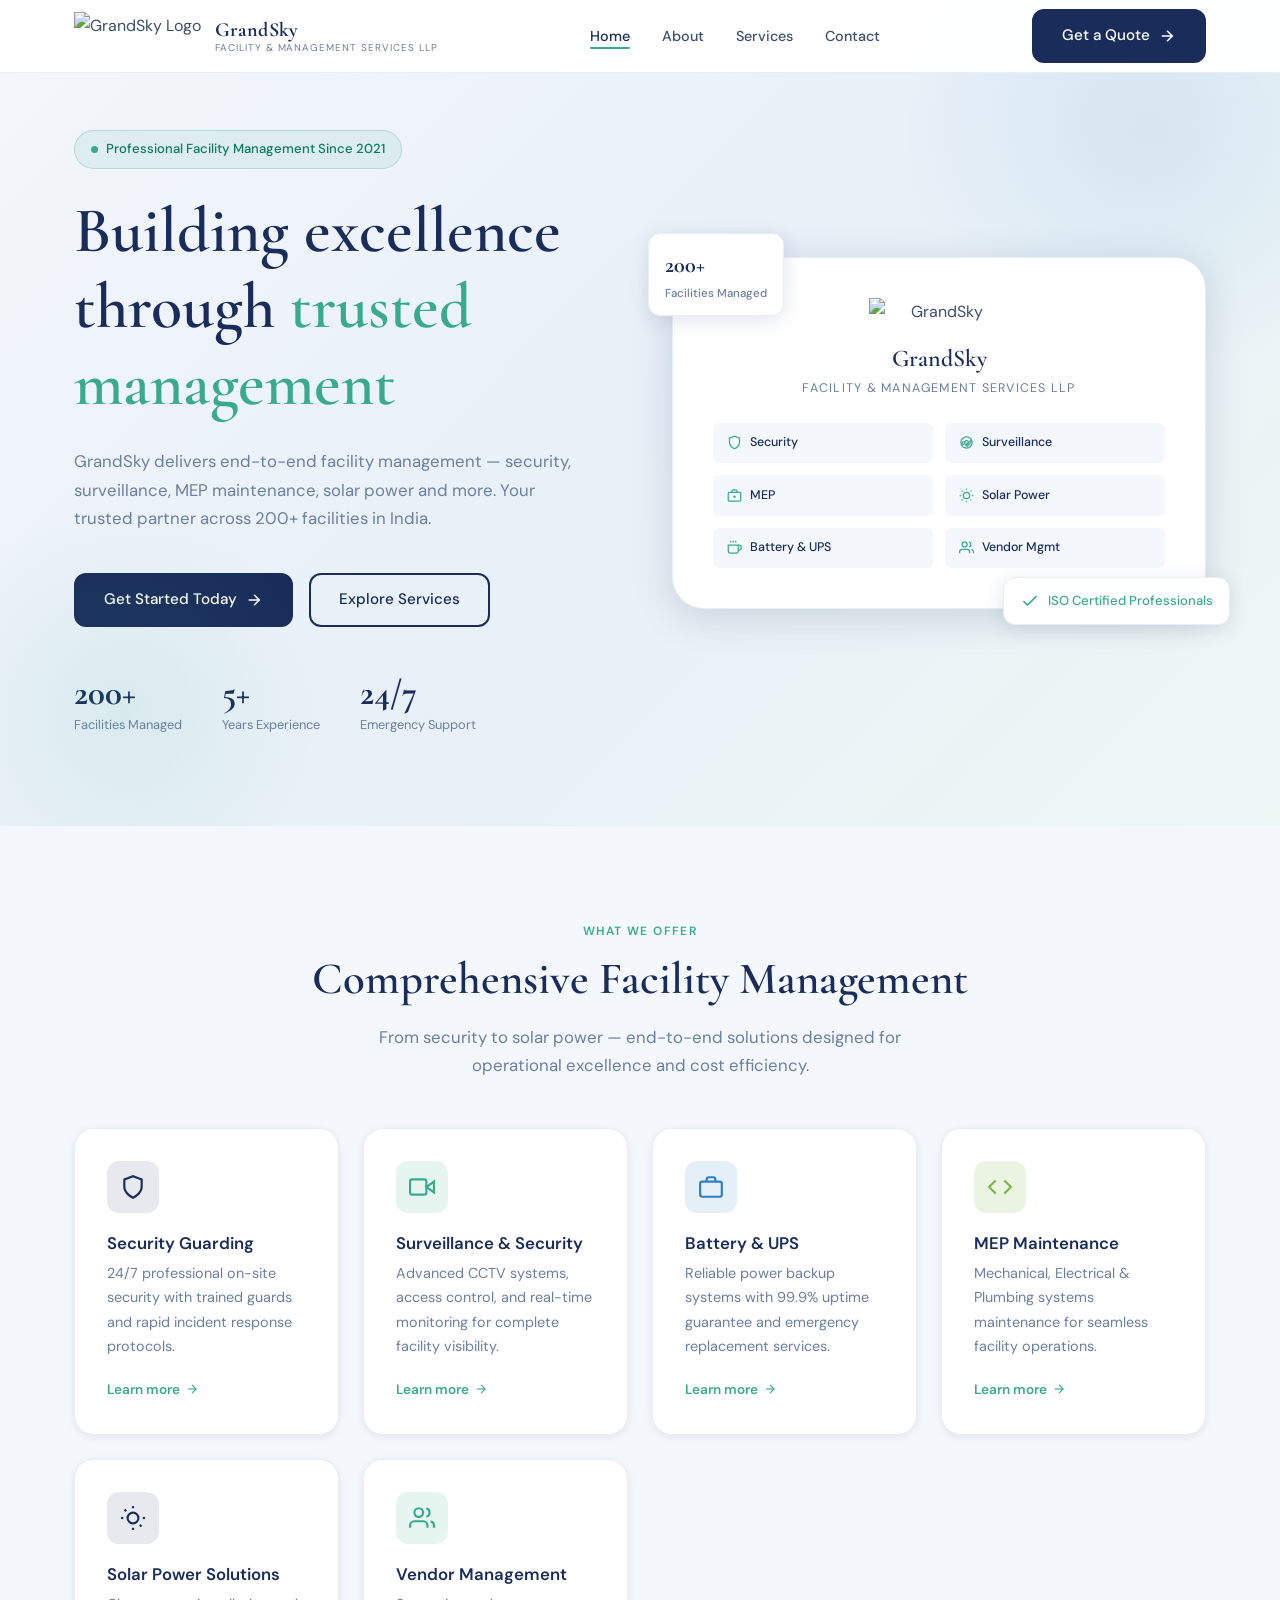
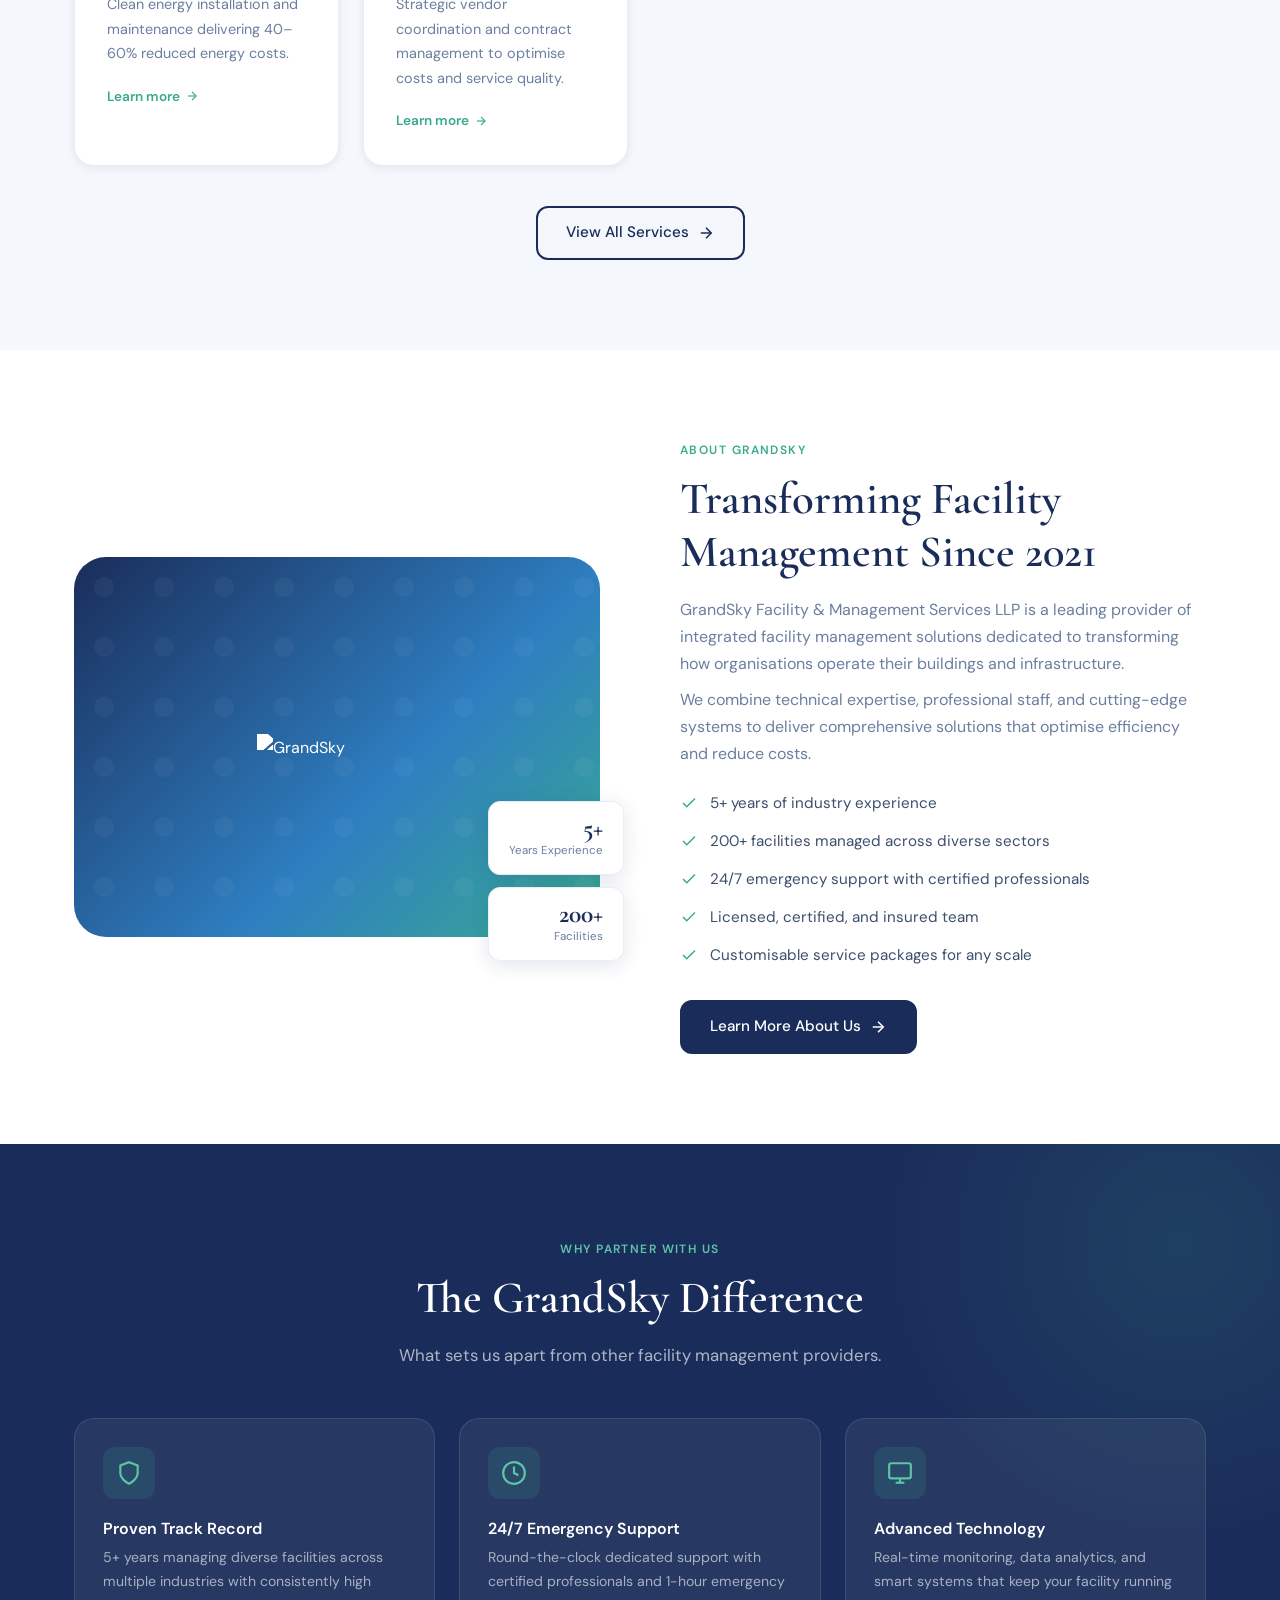
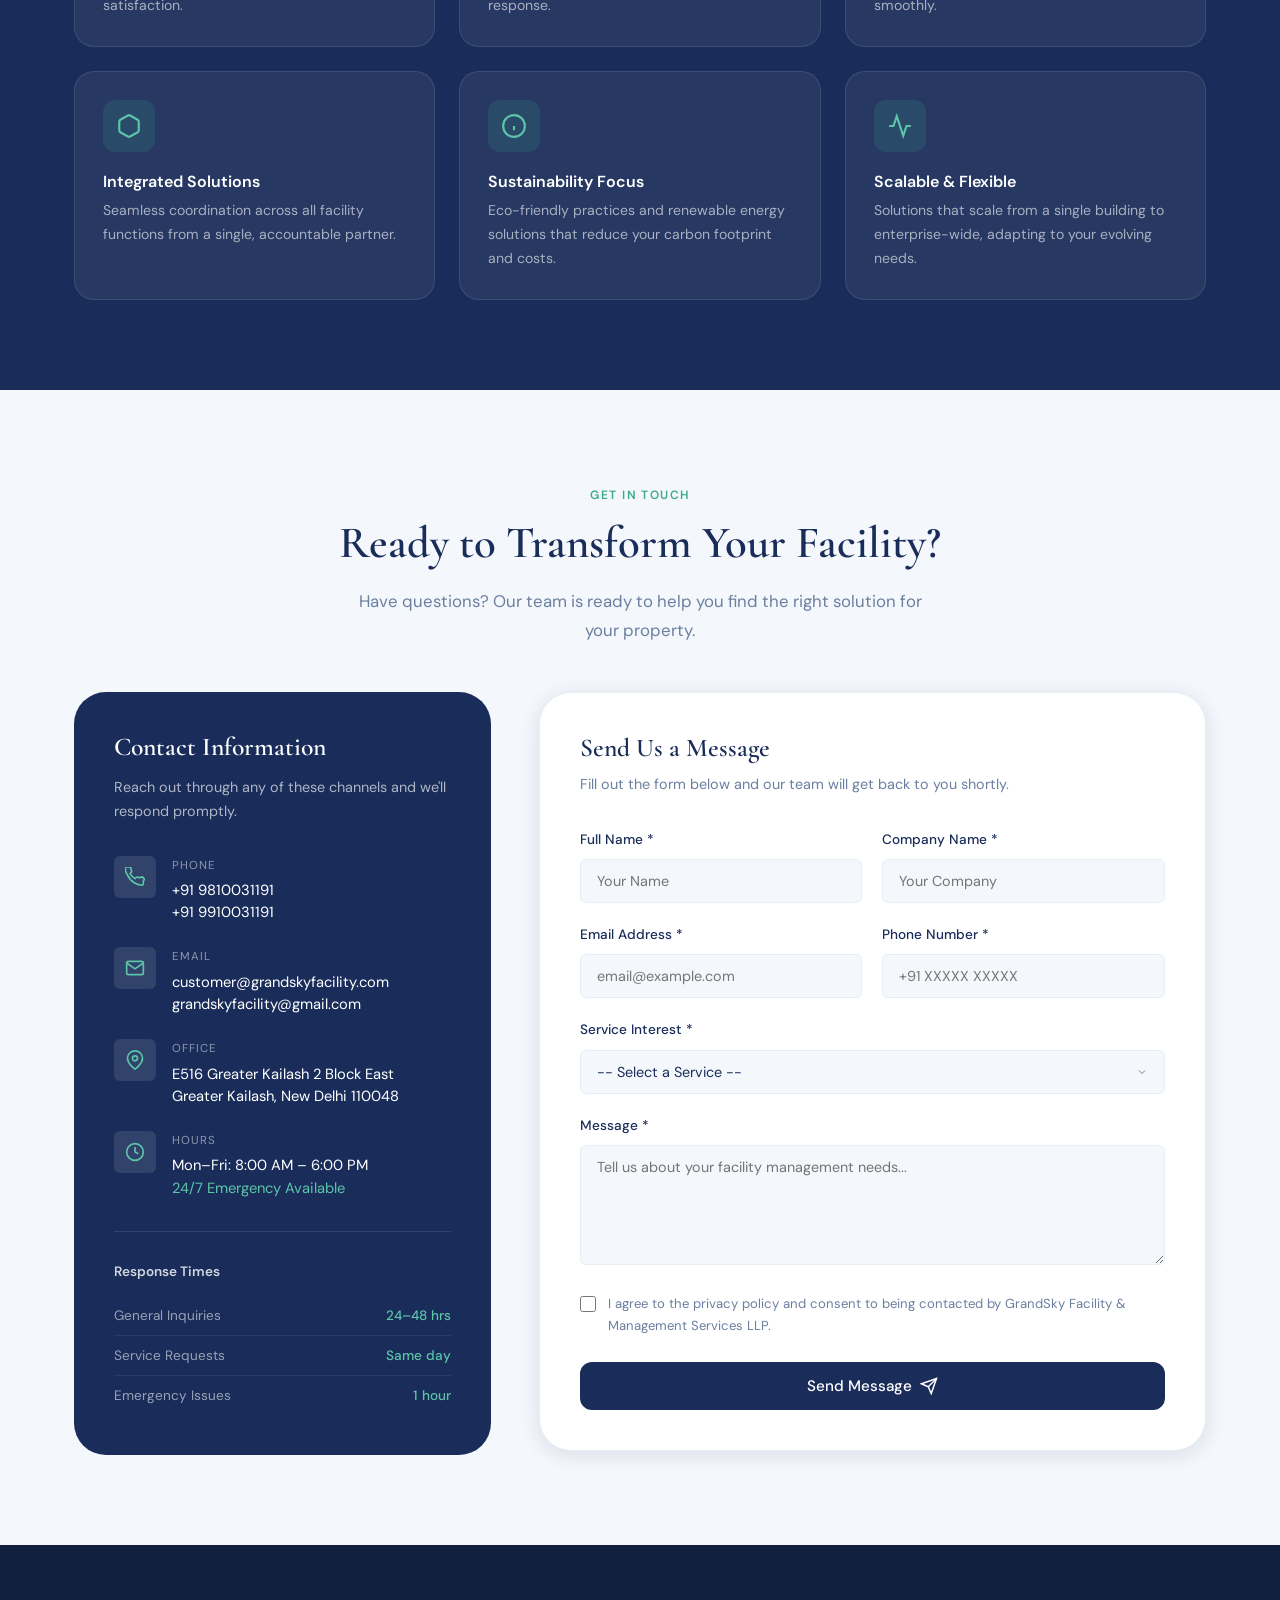
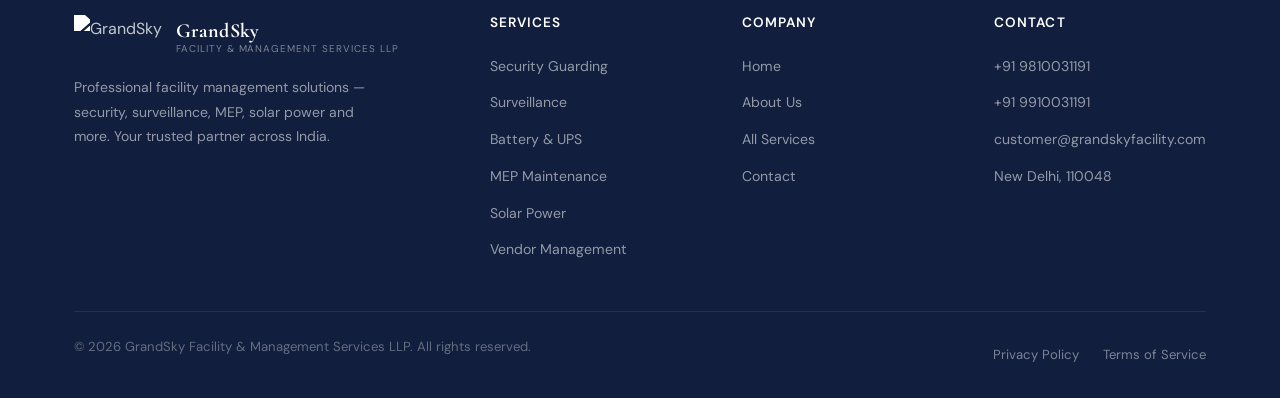
==== commit cb3ccb64: "100 to 200" ====
--- a/index.html
+++ b/index.html
@@ -68,7 +68,7 @@
           <h1 class="hero-title">Building excellence through <span>trusted management</span></h1>
 
           <p class="hero-desc">
-            GrandSky delivers end-to-end facility management — security, surveillance, MEP maintenance, solar power and more. Your trusted partner across 100+ facilities in India.
+            GrandSky delivers end-to-end facility management — security, surveillance, MEP maintenance, solar power and more. Your trusted partner across 200+ facilities in India.
           </p>
 
           <div class="hero-actions">
@@ -411,7 +411,9 @@
             <p>Thank you for reaching out to GrandSky Facility. One of our team members will get back to you shortly.</p>
           </div>
 
-          <form id="contactForm">
+          <form id="contactForm" action="https://api.web3forms.com/submit" method="POST" data-redirect="thankyou.html">
+            <input type="hidden" name="access_key" value="777708b8-949b-42d0-9870-a28c7141ee16">
+            <input type="hidden" name="redirect" value="thankyou.html">
             <div class="form-row">
               <div class="form-group">
                 <label for="name">Full Name *</label>
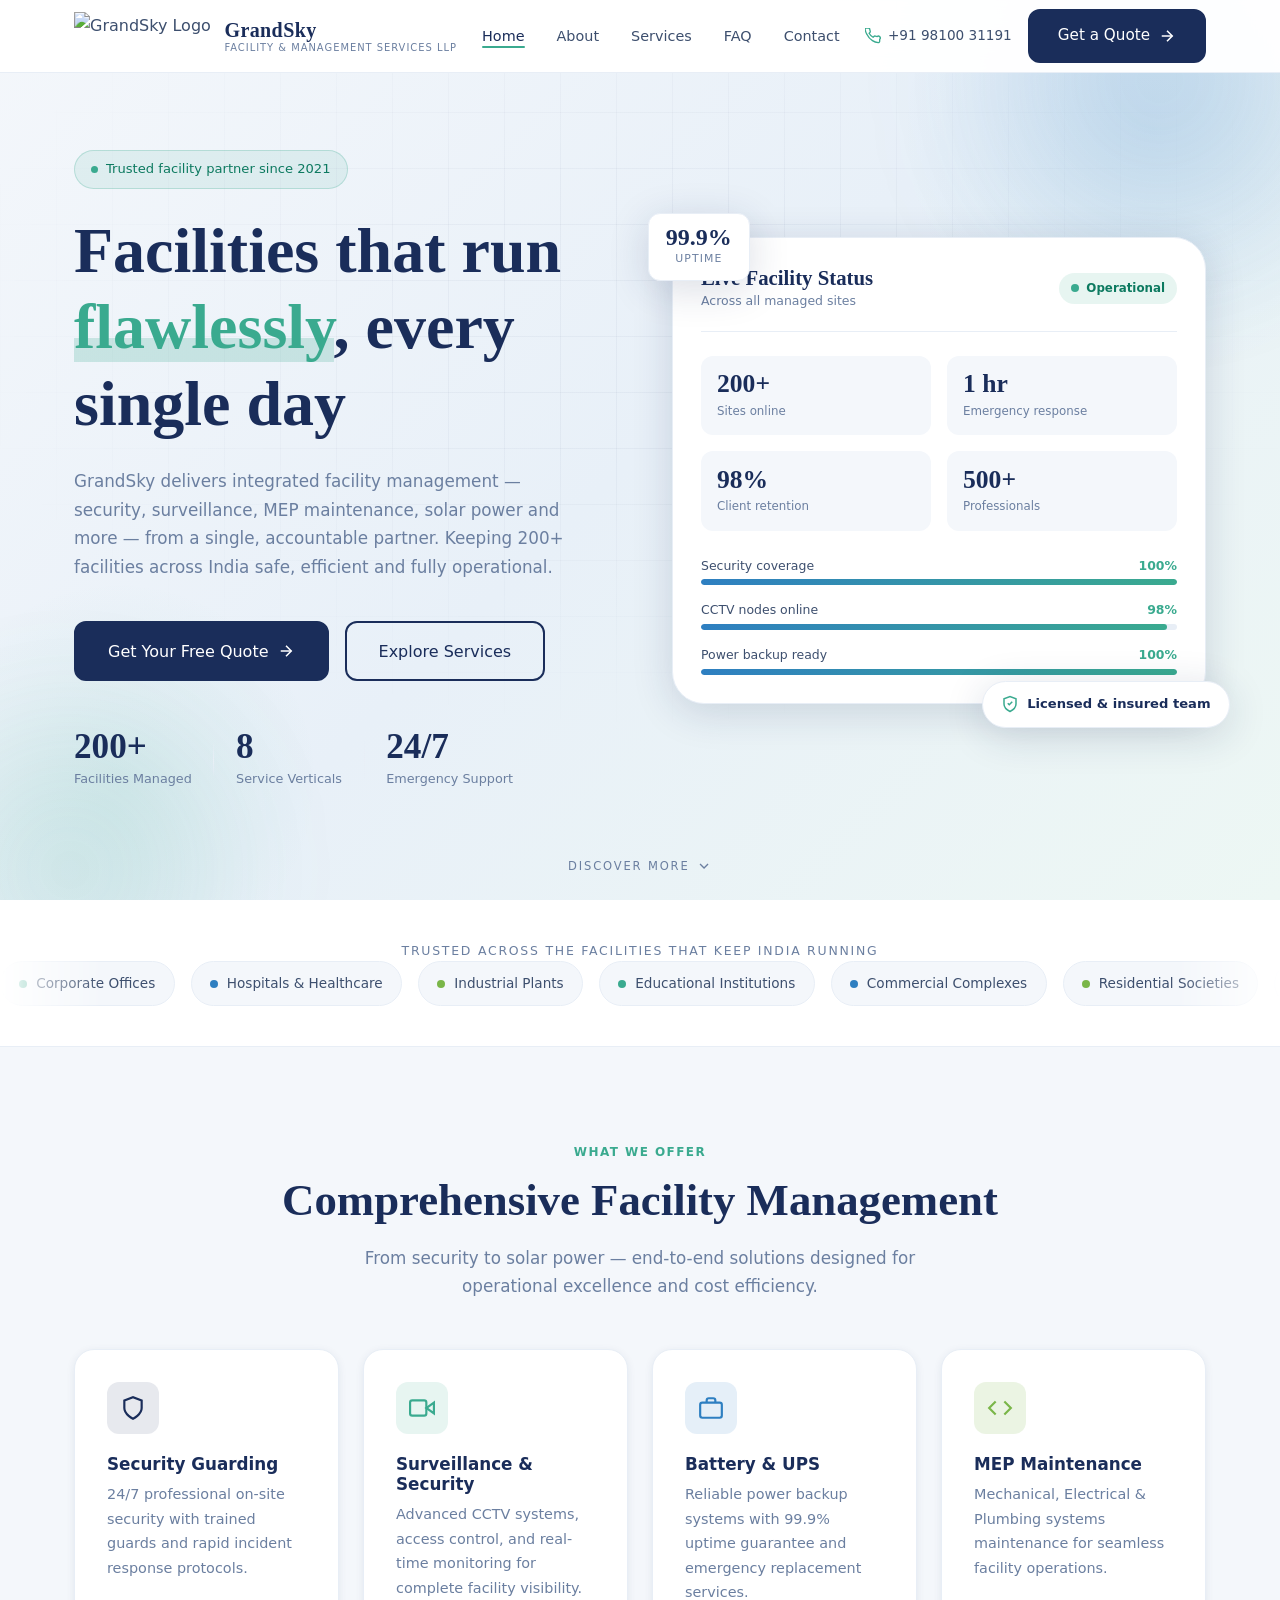
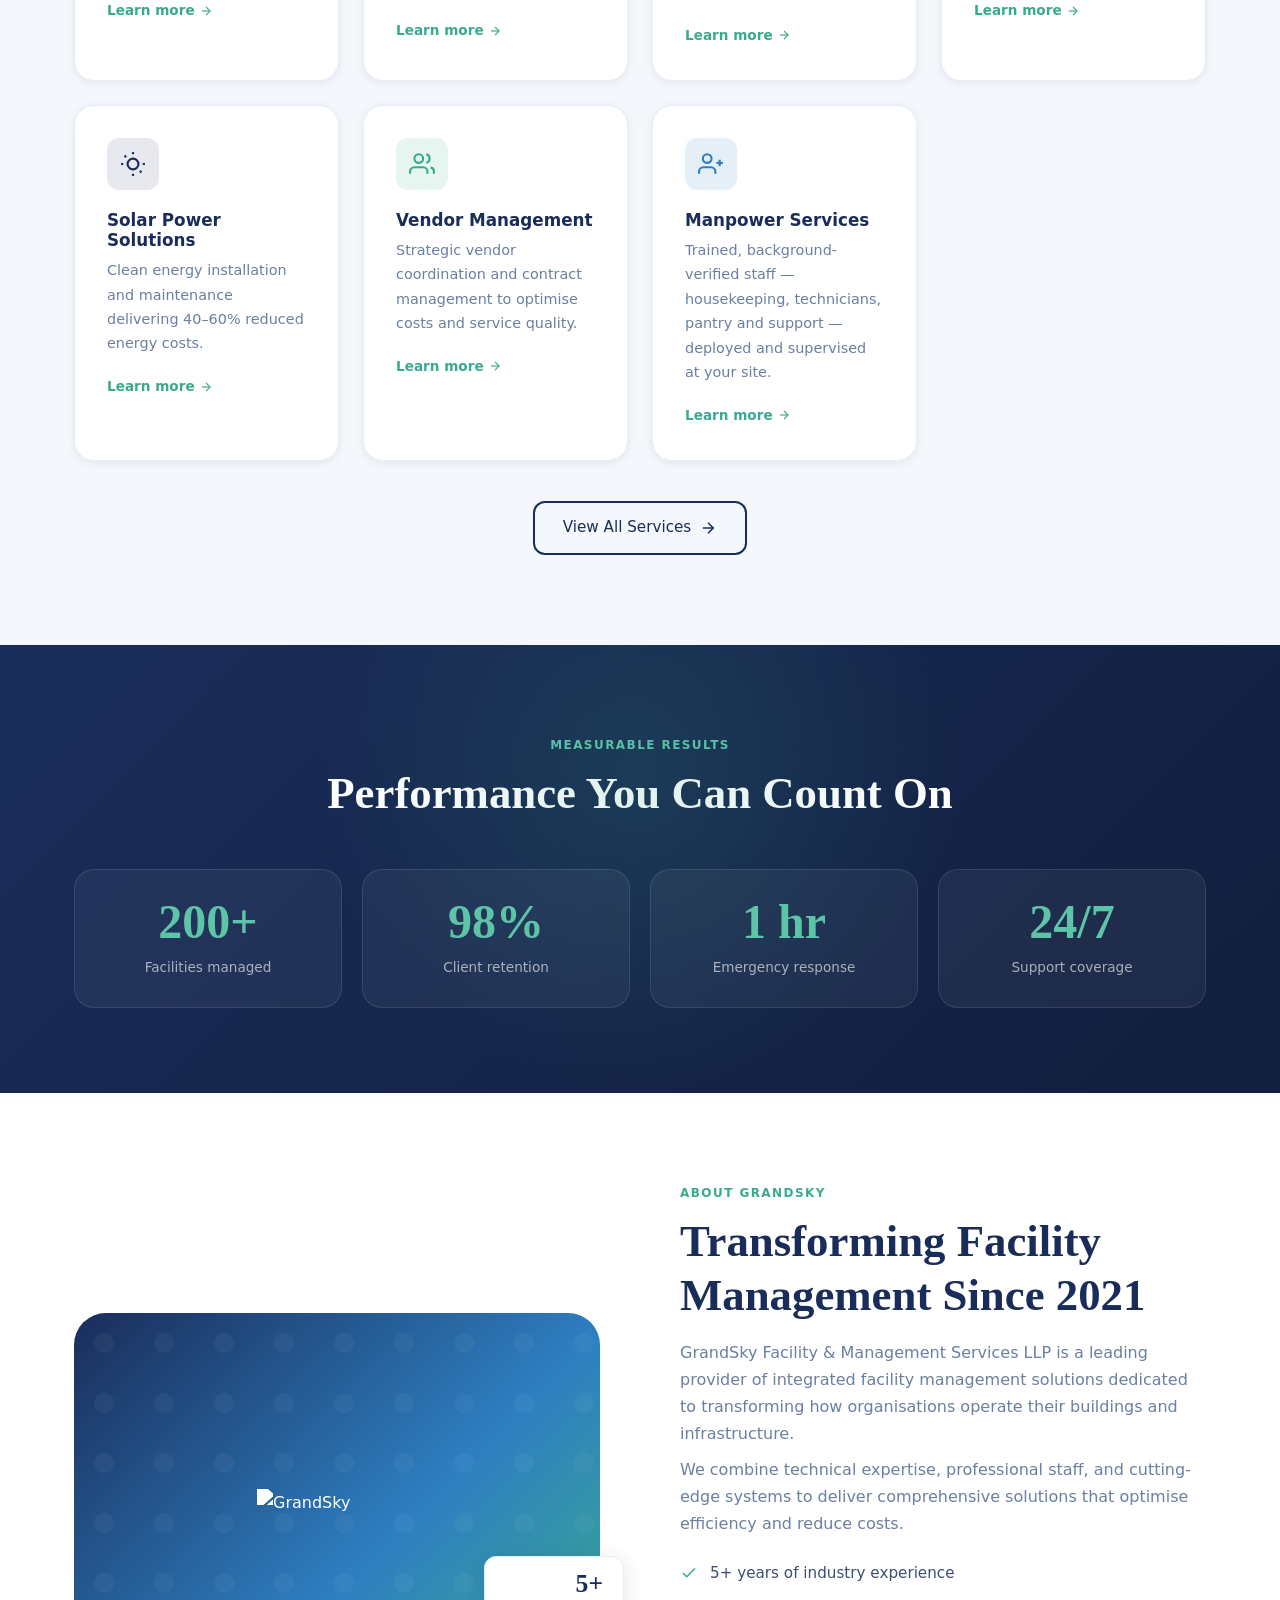
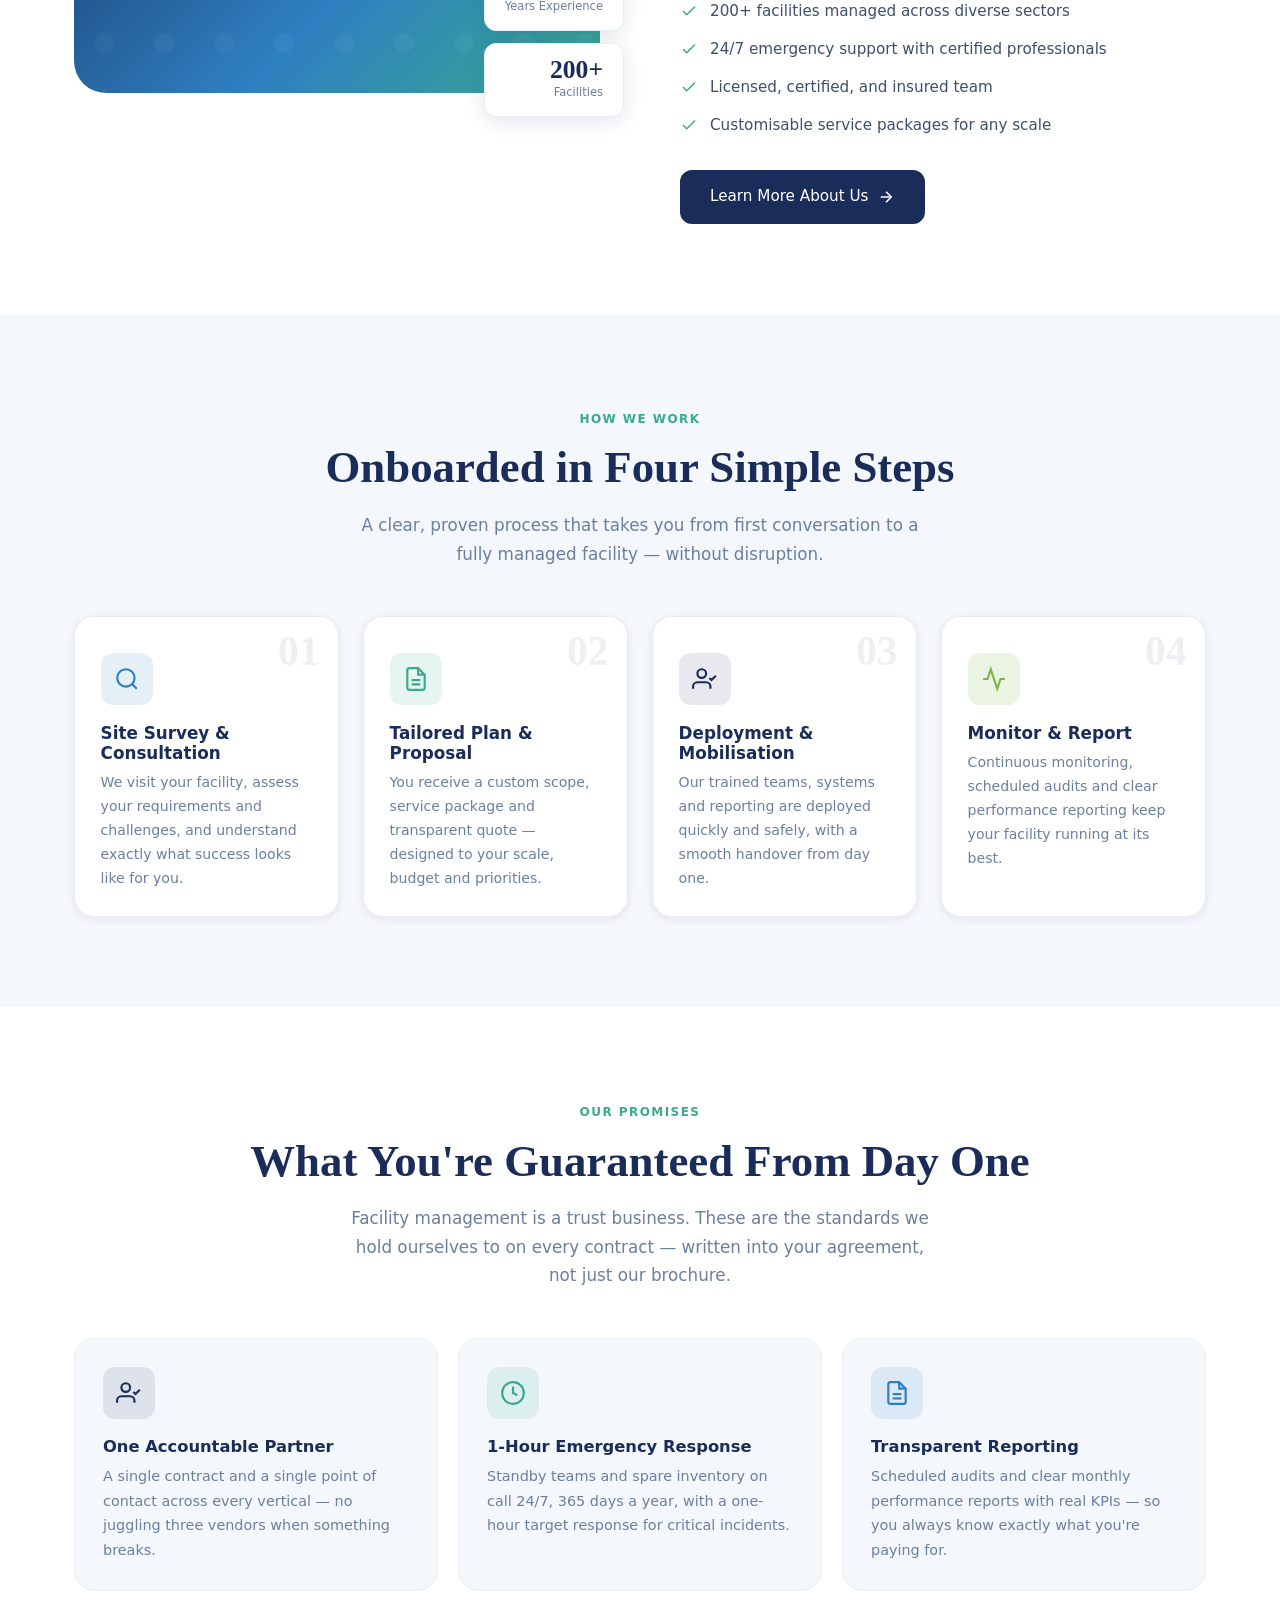
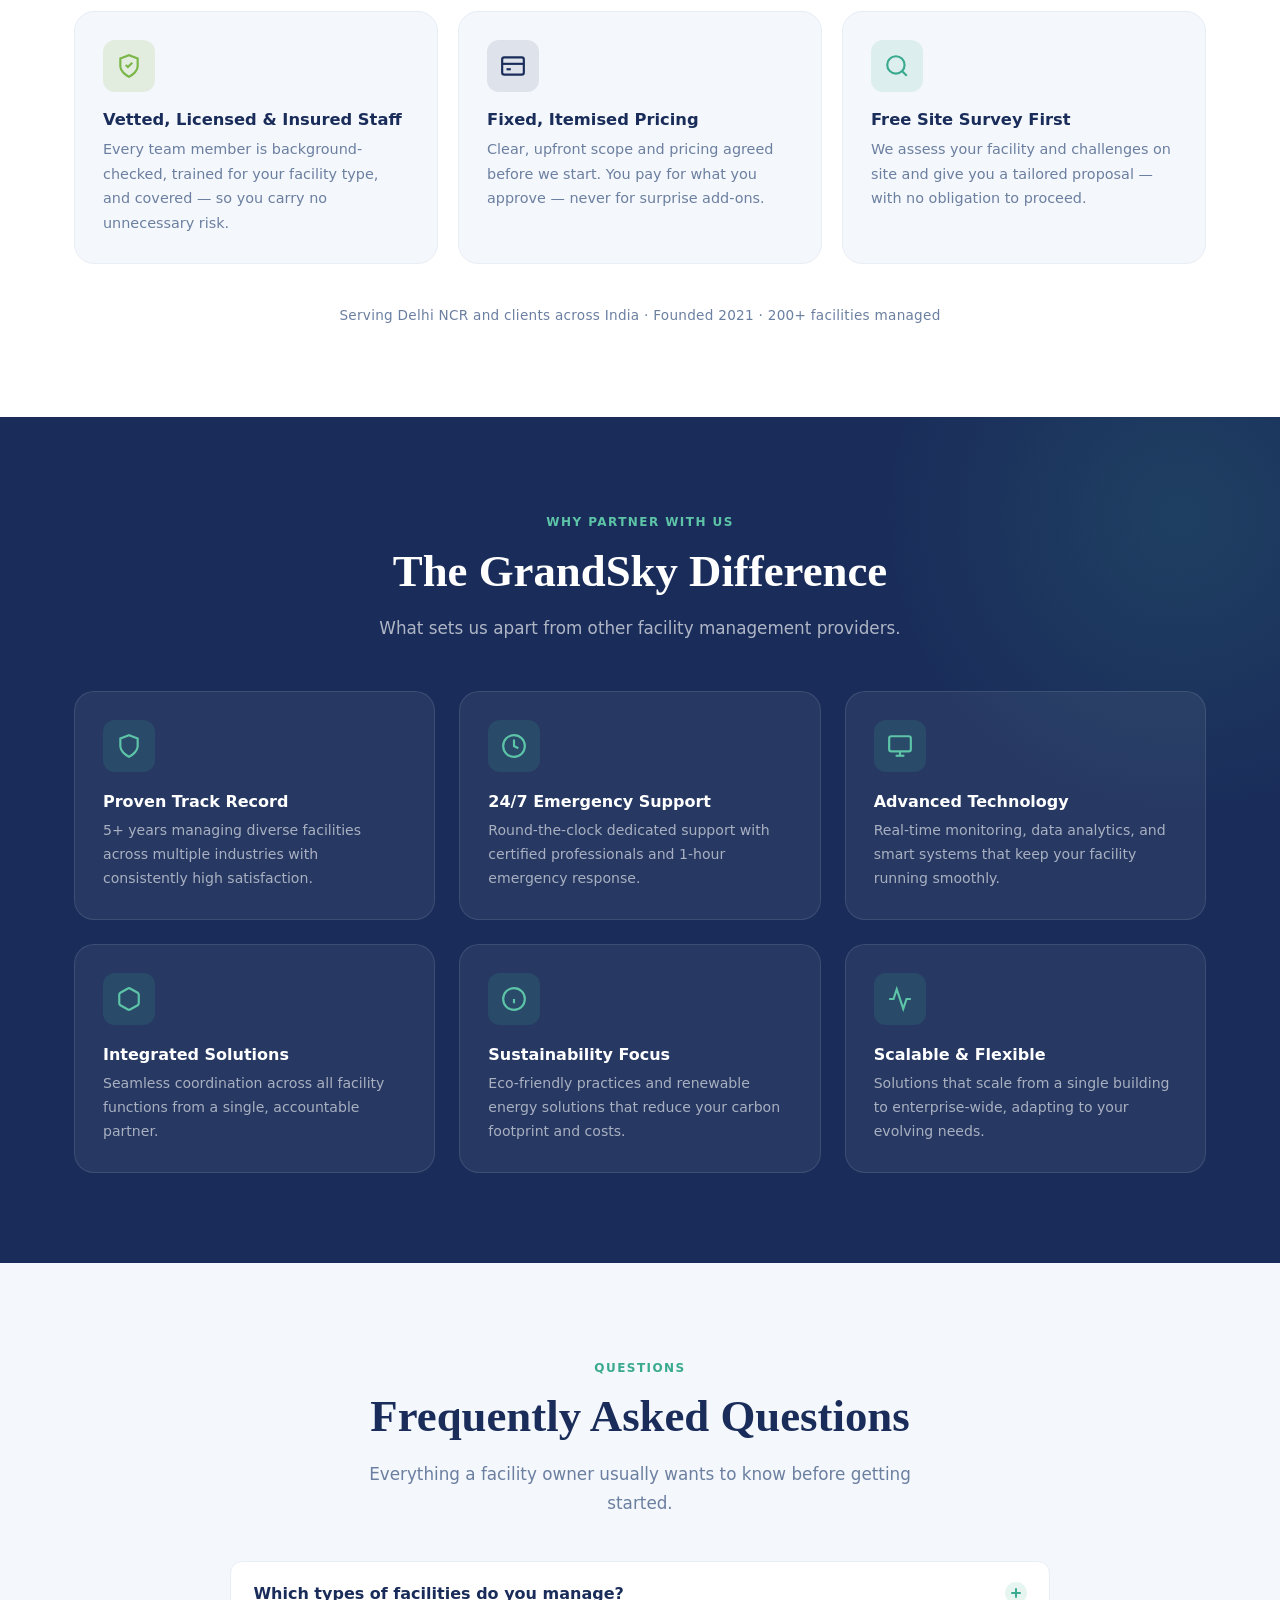
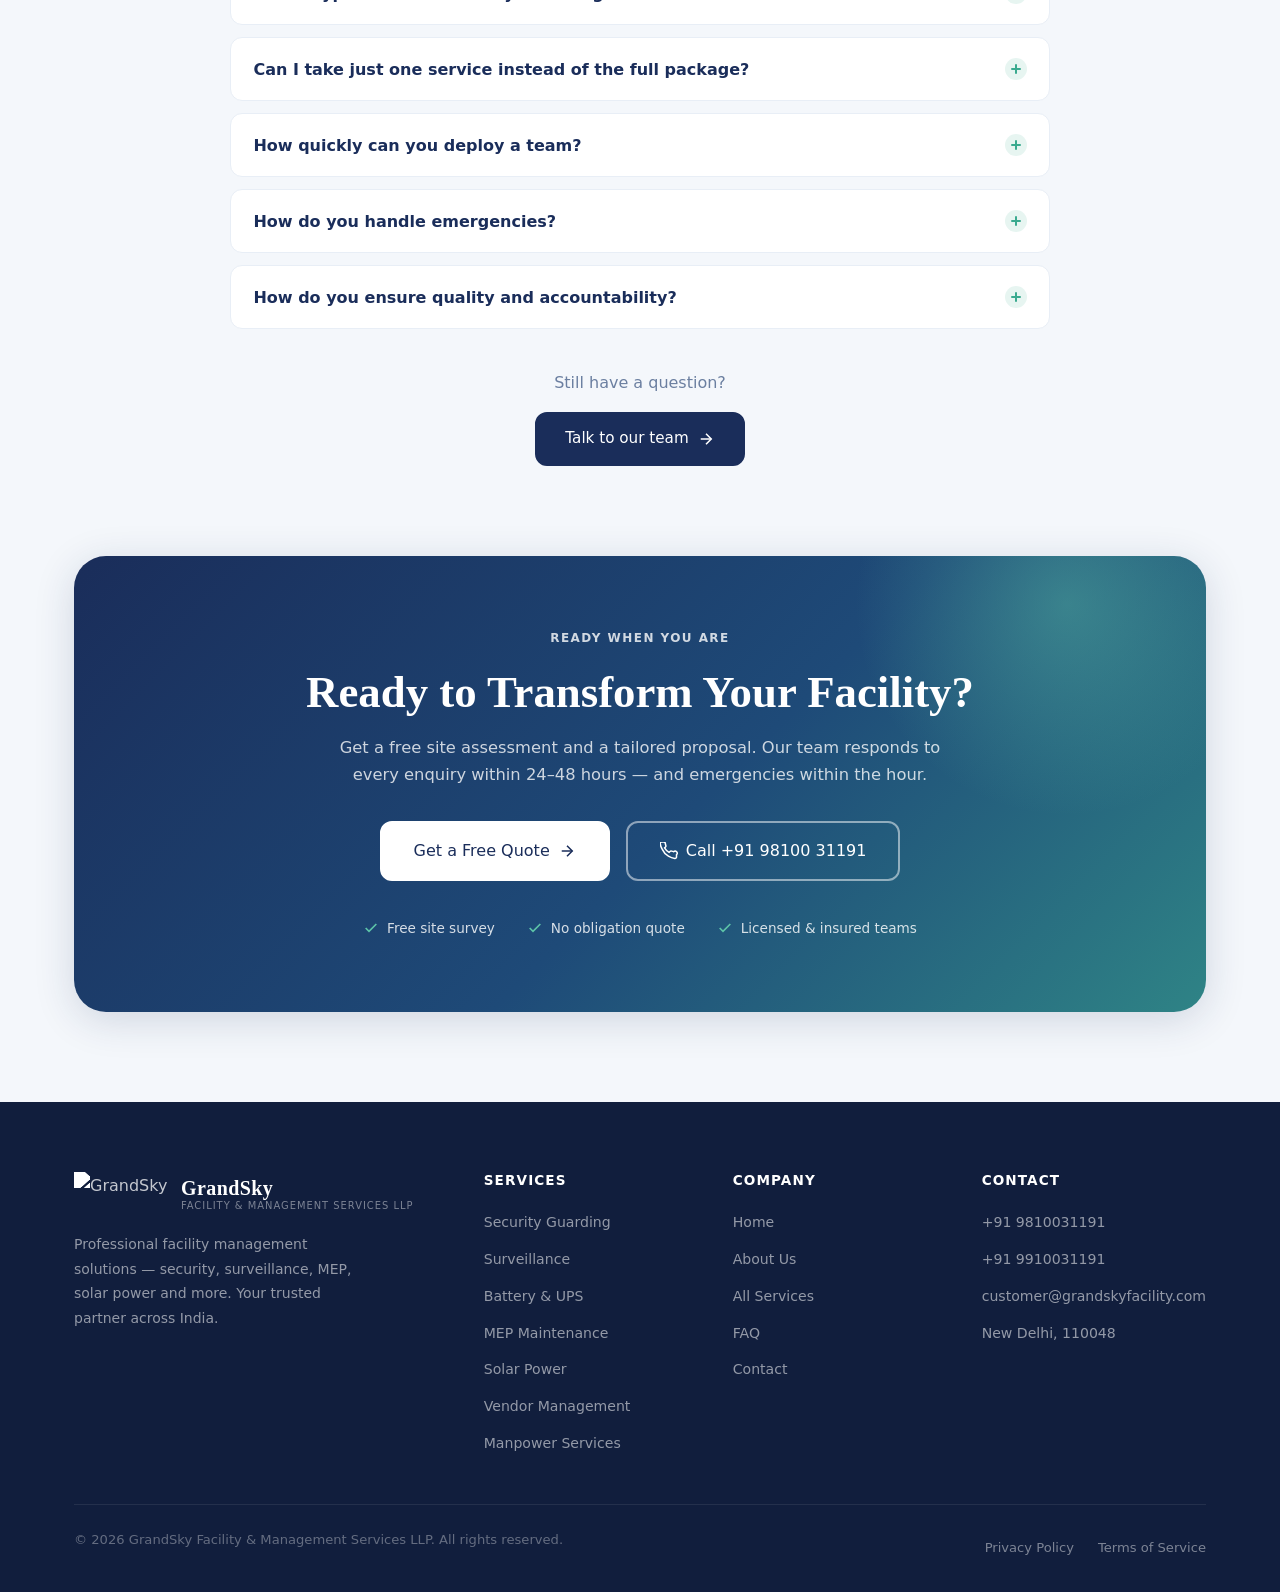
==== commit d6b611c6: "Rebuild the marketing site and harden it for public release The site needed to work harder for prosp" ====
--- a/index.html
+++ b/index.html
@@ -3,18 +3,31 @@
 <head>
   <meta charset="UTF-8" />
   <meta name="viewport" content="width=device-width, initial-scale=1.0" />
+  <meta http-equiv="Content-Security-Policy" content="default-src 'self'; base-uri 'self'; object-src 'none'; script-src 'self'; style-src 'self' 'unsafe-inline' https://fonts.googleapis.com; font-src 'self' https://fonts.gstatic.com; img-src 'self' data:; connect-src 'self' https://fonts.gstatic.com https://api.web3forms.com; form-action https://api.web3forms.com; frame-src 'none'; upgrade-insecure-requests" />
+  <meta name="referrer" content="strict-origin-when-cross-origin" />
   <title>GrandSky Facility & Management Services LLP</title>
-  <meta name="description" content="Professional facility management solutions — security, surveillance, MEP maintenance, solar power and more. Serving 100+ facilities across India." />
+  <meta name="description" content="Professional facility management solutions — security, surveillance, MEP maintenance, solar power and more. Serving 200+ facilities across India." />
+  <meta name="theme-color" content="#1a2d5a" />
   <link rel="icon" href="images/logo.png" type="image/png" />
+
+  <!-- Open Graph -->
+  <meta property="og:type" content="website" />
+  <meta property="og:title" content="GrandSky Facility & Management Services LLP" />
+  <meta property="og:description" content="Integrated facility management — security, surveillance, MEP, solar and more. Your trusted partner across 200+ facilities in India." />
+  <meta property="og:image" content="images/logo.png" />
 
   <!-- Google Fonts -->
   <link rel="preconnect" href="https://fonts.googleapis.com" />
   <link rel="preconnect" href="https://fonts.gstatic.com" crossorigin />
-  <link href="https://fonts.googleapis.com/css2?family=Cormorant+Garamond:wght@400;600;700&family=DM+Sans:wght@400;500;600&display=swap" rel="stylesheet" />
+  <link href="https://fonts.googleapis.com/css2?family=Cormorant+Garamond:wght@400;600;700&family=DM+Sans:wght@400;500;600;700&display=swap" rel="stylesheet" />
 
   <link rel="stylesheet" href="css/style.css" />
+  <noscript><style>.fade-up,.reveal,.reveal-left,.reveal-right,.zoom-in{opacity:1 !important;transform:none !important}.faq-a{max-height:none !important}</style></noscript>
 </head>
 <body>
+
+  <!-- Scroll progress indicator -->
+  <div class="scroll-progress" id="scrollProgress" aria-hidden="true"></div>
 
   <!-- ======== HEADER ======== -->
   <header class="header" id="header">
@@ -31,10 +44,15 @@
         <li><a href="index.html">Home</a></li>
         <li><a href="pages/about.html">About</a></li>
         <li><a href="pages/services.html">Services</a></li>
+        <li><a href="#faq">FAQ</a></li>
         <li><a href="pages/contact.html">Contact</a></li>
       </ul>
 
       <div class="nav-cta">
+        <a href="tel:+919810031191" class="nav-phone">
+          <svg viewBox="0 0 24 24" fill="none" stroke="currentColor" stroke-width="2"><path d="M22 16.92v3a2 2 0 01-2.18 2 19.79 19.79 0 01-8.63-3.07A19.5 19.5 0 013.07 9.81 19.79 19.79 0 01.1 1.18 2 2 0 012.09 0h3a2 2 0 012 1.72c.127.96.361 1.903.7 2.81a2 2 0 01-.45 2.11L6.09 7.91a16 16 0 006 6l1.27-1.27a2 2 0 012.11-.45c.907.339 1.85.573 2.81.7A2 2 0 0122 16.92z"/></svg>
+          <span>+91 98100 31191</span>
+        </a>
         <a href="pages/contact.html" class="btn btn-primary">Get a Quote
           <svg viewBox="0 0 24 24" fill="none" stroke="currentColor" stroke-width="2"><line x1="5" y1="12" x2="19" y2="12"/><polyline points="12 5 19 12 12 19"/></svg>
         </a>
@@ -49,96 +67,156 @@
       <a href="index.html">Home</a>
       <a href="pages/about.html">About</a>
       <a href="pages/services.html">Services</a>
+      <a href="#faq">FAQ</a>
       <a href="pages/contact.html">Contact</a>
       <a href="pages/contact.html" class="btn btn-primary">Get a Quote</a>
     </nav>
   </header>
 
+  <main>
   <!-- ======== HERO ======== -->
   <section class="hero">
+    <div class="hero-grid-bg" aria-hidden="true"></div>
+    <div class="hero-orb hero-orb-1" aria-hidden="true"></div>
+    <div class="hero-orb hero-orb-2" aria-hidden="true"></div>
+
     <div class="container">
       <div class="hero-grid">
         <!-- Left -->
         <div class="hero-content">
           <div class="hero-badge">
             <span class="dot"></span>
-            Professional Facility Management Since 2021
-          </div>
-
-          <h1 class="hero-title">Building excellence through <span>trusted management</span></h1>
+            Trusted facility partner since 2021
+          </div>
+
+          <h1 class="hero-title">Facilities that run <span>flawlessly</span>, every single day</h1>
 
           <p class="hero-desc">
-            GrandSky delivers end-to-end facility management — security, surveillance, MEP maintenance, solar power and more. Your trusted partner across 200+ facilities in India.
+            GrandSky delivers integrated facility management — security, surveillance, MEP maintenance,
+            solar power and more — from a single, accountable partner. Keeping 200+ facilities across
+            India safe, efficient and fully operational.
           </p>
 
           <div class="hero-actions">
-            <a href="pages/contact.html" class="btn btn-primary">
-              Get Started Today
+            <a href="pages/contact.html" class="btn btn-primary btn-lg">
+              Get Your Free Quote
               <svg viewBox="0 0 24 24" fill="none" stroke="currentColor" stroke-width="2"><line x1="5" y1="12" x2="19" y2="12"/><polyline points="12 5 19 12 12 19"/></svg>
             </a>
-            <a href="pages/services.html" class="btn btn-outline">Explore Services</a>
-          </div>
-
-          <div class="hero-stats">
-            <div class="stat-item">
-              <div class="stat-num"><span data-target="200" data-suffix="+">0+</span></div>
-              <div class="stat-label">Facilities Managed</div>
-            </div>
-            <div class="stat-item">
-              <div class="stat-num"><span data-target="5" data-suffix="+">0+</span></div>
-              <div class="stat-label">Years Experience</div>
-            </div>
-            <div class="stat-item">
-              <div class="stat-num">24/7</div>
-              <div class="stat-label">Emergency Support</div>
+            <a href="pages/services.html" class="btn btn-outline btn-lg">Explore Services</a>
+          </div>
+
+          <div class="hero-trust">
+            <div class="hero-stats">
+              <div class="stat-item">
+                <div class="stat-num"><span data-target="200" data-suffix="+">0+</span></div>
+                <div class="stat-label">Facilities Managed</div>
+              </div>
+              <div class="hero-stat-divider" aria-hidden="true"></div>
+              <div class="stat-item">
+                <div class="stat-num"><span data-target="8" data-suffix="">0</span></div>
+                <div class="stat-label">Service Verticals</div>
+              </div>
+              <div class="hero-stat-divider" aria-hidden="true"></div>
+              <div class="stat-item">
+                <div class="stat-num">24/7</div>
+                <div class="stat-label">Emergency Support</div>
+              </div>
             </div>
           </div>
         </div>
 
         <!-- Right visual -->
         <div class="hero-visual">
-          <div class="float-badge float-badge-1">
-            <div class="val" data-target="200" data-suffix="+">0+</div>
-            <div class="lbl">Facilities Managed</div>
-          </div>
-
-          <div class="hero-card">
-            <img src="images/logo.png" alt="GrandSky" class="hero-card-logo" />
-            <h3>GrandSky</h3>
-            <p>Facility &amp; Management Services LLP</p>
-            <div class="hero-services-grid">
-              <div class="hero-service-chip">
-                <svg viewBox="0 0 24 24" fill="none" stroke="currentColor" stroke-width="2"><path d="M12 22s8-4 8-10V5l-8-3-8 3v7c0 6 8 10 8 10z"/></svg>
-                Security
-              </div>
-              <div class="hero-service-chip">
-                <svg viewBox="0 0 24 24" fill="none" stroke="currentColor" stroke-width="2"><circle cx="12" cy="12" r="3"/><path d="M20.188 10.934l-1.96-1.96-7.228 7.228 1.96 1.96zM9 11H7a2 2 0 00-2 2v0a2 2 0 002 2h2"/><circle cx="12" cy="12" r="9"/></svg>
-                Surveillance
-              </div>
-              <div class="hero-service-chip">
-                <svg viewBox="0 0 24 24" fill="none" stroke="currentColor" stroke-width="2"><rect x="2" y="7" width="20" height="14" rx="2"/><path d="M16 7V5a2 2 0 00-2-2h-4a2 2 0 00-2 2v2"/><line x1="12" y1="12" x2="12" y2="16"/><line x1="10" y1="14" x2="14" y2="14"/></svg>
-                MEP
-              </div>
-              <div class="hero-service-chip">
-                <svg viewBox="0 0 24 24" fill="none" stroke="currentColor" stroke-width="2"><circle cx="12" cy="12" r="5"/><line x1="12" y1="1" x2="12" y2="3"/><line x1="12" y1="21" x2="12" y2="23"/><line x1="4.22" y1="4.22" x2="5.64" y2="5.64"/><line x1="18.36" y1="18.36" x2="19.78" y2="19.78"/><line x1="1" y1="12" x2="3" y2="12"/><line x1="21" y1="12" x2="23" y2="12"/><line x1="4.22" y1="19.78" x2="5.64" y2="18.36"/><line x1="18.36" y1="5.64" x2="19.78" y2="4.22"/></svg>
-                Solar Power
-              </div>
-              <div class="hero-service-chip">
-                <svg viewBox="0 0 24 24" fill="none" stroke="currentColor" stroke-width="2"><path d="M18 8h1a4 4 0 010 8h-1"/><path d="M2 8h16v9a4 4 0 01-4 4H6a4 4 0 01-4-4V8z"/><line x1="6" y1="1" x2="6" y2="4"/><line x1="10" y1="1" x2="10" y2="4"/><line x1="14" y1="1" x2="14" y2="4"/></svg>
-                Battery &amp; UPS
-              </div>
-              <div class="hero-service-chip">
-                <svg viewBox="0 0 24 24" fill="none" stroke="currentColor" stroke-width="2"><path d="M17 21v-2a4 4 0 00-4-4H5a4 4 0 00-4 4v2"/><circle cx="9" cy="7" r="4"/><path d="M23 21v-2a4 4 0 00-3-3.87"/><path d="M16 3.13a4 4 0 010 7.75"/></svg>
-                Vendor Mgmt
-              </div>
+          <div class="hero-float-a">
+            <span class="hf-num">99.9%</span>
+            <span class="hf-lbl">Uptime</span>
+          </div>
+
+          <div class="ops-card">
+            <div class="ops-head">
+              <div>
+                <div class="ops-title">Live Facility Status</div>
+                <div class="ops-sub">Across all managed sites</div>
+              </div>
+              <div class="ops-status"><span class="ops-dot"></span> Operational</div>
             </div>
-          </div>
-
-          <div class="float-badge float-badge-2">
-            <svg viewBox="0 0 24 24" fill="none" stroke="currentColor" stroke-width="2"><polyline points="20 6 9 17 4 12"/></svg>
-            ISO Certified Professionals
-          </div>
-        </div>
+
+            <div class="ops-metrics">
+              <div class="ops-metric">
+                <div class="ops-metric-val"><span data-target="200" data-suffix="+">0+</span></div>
+                <div class="ops-metric-lbl">Sites online</div>
+              </div>
+              <div class="ops-metric">
+                <div class="ops-metric-val">1 hr</div>
+                <div class="ops-metric-lbl">Emergency response</div>
+              </div>
+              <div class="ops-metric">
+                <div class="ops-metric-val"><span data-target="98" data-suffix="%">0%</span></div>
+                <div class="ops-metric-lbl">Client retention</div>
+              </div>
+              <div class="ops-metric">
+                <div class="ops-metric-val"><span data-target="500" data-suffix="+">0+</span></div>
+                <div class="ops-metric-lbl">Professionals</div>
+              </div>
+            </div>
+
+            <div class="ops-bars">
+              <div class="ops-bar-row">
+                <span class="ops-bar-lbl">Security coverage</span>
+                <span class="ops-bar-pct">100%</span>
+                <div class="ops-bar"><span style="--w:100%"></span></div>
+              </div>
+              <div class="ops-bar-row">
+                <span class="ops-bar-lbl">CCTV nodes online</span>
+                <span class="ops-bar-pct">98%</span>
+                <div class="ops-bar"><span style="--w:98%"></span></div>
+              </div>
+              <div class="ops-bar-row">
+                <span class="ops-bar-lbl">Power backup ready</span>
+                <span class="ops-bar-pct">100%</span>
+                <div class="ops-bar"><span style="--w:100%"></span></div>
+              </div>
+            </div>
+          </div>
+
+          <div class="hero-float-b">
+            <svg viewBox="0 0 24 24" fill="none" stroke="currentColor" stroke-width="2"><path d="M12 22s8-4 8-10V5l-8-3-8 3v7c0 6 8 10 8 10z"/><polyline points="9 11 11 13 15 9"/></svg>
+            Licensed &amp; insured team
+          </div>
+        </div>
+      </div>
+    </div>
+
+    <a href="#services" class="hero-scroll" aria-label="Scroll to services">
+      <span>Discover more</span>
+      <svg viewBox="0 0 24 24" fill="none" stroke="currentColor" stroke-width="2"><polyline points="6 9 12 15 18 9"/></svg>
+    </a>
+  </section>
+
+  <!-- ======== TRUST / SECTORS MARQUEE ======== -->
+  <section class="trust-strip" aria-label="Sectors we serve">
+    <div class="container">
+      <p class="trust-strip-label">Trusted across the facilities that keep India running</p>
+    </div>
+    <div class="marquee">
+      <div class="marquee-track">
+        <span class="sector-chip"><i></i>Corporate Offices</span>
+        <span class="sector-chip"><i></i>Hospitals &amp; Healthcare</span>
+        <span class="sector-chip"><i></i>Industrial Plants</span>
+        <span class="sector-chip"><i></i>Educational Institutions</span>
+        <span class="sector-chip"><i></i>Commercial Complexes</span>
+        <span class="sector-chip"><i></i>Residential Societies</span>
+        <span class="sector-chip"><i></i>Hotels &amp; Hospitality</span>
+        <span class="sector-chip"><i></i>Warehouses &amp; Logistics</span>
+        <!-- duplicate set for seamless loop -->
+        <span class="sector-chip" aria-hidden="true"><i></i>Corporate Offices</span>
+        <span class="sector-chip" aria-hidden="true"><i></i>Hospitals &amp; Healthcare</span>
+        <span class="sector-chip" aria-hidden="true"><i></i>Industrial Plants</span>
+        <span class="sector-chip" aria-hidden="true"><i></i>Educational Institutions</span>
+        <span class="sector-chip" aria-hidden="true"><i></i>Commercial Complexes</span>
+        <span class="sector-chip" aria-hidden="true"><i></i>Residential Societies</span>
+        <span class="sector-chip" aria-hidden="true"><i></i>Hotels &amp; Hospitality</span>
+        <span class="sector-chip" aria-hidden="true"><i></i>Warehouses &amp; Logistics</span>
       </div>
     </div>
   </section>
@@ -147,13 +225,13 @@
   <section class="section" id="services">
     <div class="container">
       <div class="text-center">
-        <span class="section-label">What We Offer</span>
-        <h2 class="section-title">Comprehensive Facility Management</h2>
-        <p class="section-subtitle">From security to solar power — end-to-end solutions designed for operational excellence and cost efficiency.</p>
+        <span class="section-label reveal">What We Offer</span>
+        <h2 class="section-title reveal" style="--d:.05s">Comprehensive Facility Management</h2>
+        <p class="section-subtitle reveal" style="--d:.1s">From security to solar power — end-to-end solutions designed for operational excellence and cost efficiency.</p>
       </div>
 
       <div class="services-grid">
-        <div class="card service-card fade-up">
+        <div class="card service-card fade-up" style="--d:0s">
           <div class="icon-box icon-box-navy">
             <svg viewBox="0 0 24 24" fill="none" stroke="currentColor" stroke-width="2"><path d="M12 22s8-4 8-10V5l-8-3-8 3v7c0 6 8 10 8 10z"/></svg>
           </div>
@@ -162,7 +240,7 @@
           <a href="pages/services.html#security" class="link">Learn more <svg viewBox="0 0 24 24" fill="none" stroke="currentColor" stroke-width="2"><line x1="5" y1="12" x2="19" y2="12"/><polyline points="12 5 19 12 12 19"/></svg></a>
         </div>
 
-        <div class="card service-card fade-up">
+        <div class="card service-card fade-up" style="--d:.08s">
           <div class="icon-box icon-box-teal">
             <svg viewBox="0 0 24 24" fill="none" stroke="currentColor" stroke-width="2"><path d="M23 7l-7 5 7 5V7z"/><rect x="1" y="5" width="15" height="14" rx="2" ry="2"/></svg>
           </div>
@@ -171,7 +249,7 @@
           <a href="pages/services.html#surveillance" class="link">Learn more <svg viewBox="0 0 24 24" fill="none" stroke="currentColor" stroke-width="2"><line x1="5" y1="12" x2="19" y2="12"/><polyline points="12 5 19 12 12 19"/></svg></a>
         </div>
 
-        <div class="card service-card fade-up">
+        <div class="card service-card fade-up" style="--d:.16s">
           <div class="icon-box icon-box-sky">
             <svg viewBox="0 0 24 24" fill="none" stroke="currentColor" stroke-width="2"><rect x="2" y="7" width="20" height="14" rx="2"/><path d="M16 7V5a2 2 0 00-2-2h-4a2 2 0 00-2 2v2"/></svg>
           </div>
@@ -180,7 +258,7 @@
           <a href="pages/services.html#battery" class="link">Learn more <svg viewBox="0 0 24 24" fill="none" stroke="currentColor" stroke-width="2"><line x1="5" y1="12" x2="19" y2="12"/><polyline points="12 5 19 12 12 19"/></svg></a>
         </div>
 
-        <div class="card service-card fade-up">
+        <div class="card service-card fade-up" style="--d:.24s">
           <div class="icon-box icon-box-green">
             <svg viewBox="0 0 24 24" fill="none" stroke="currentColor" stroke-width="2"><path d="M8 6L2 12l6 6"/><path d="M16 6l6 6-6 6"/></svg>
           </div>
@@ -189,7 +267,7 @@
           <a href="pages/services.html#mep" class="link">Learn more <svg viewBox="0 0 24 24" fill="none" stroke="currentColor" stroke-width="2"><line x1="5" y1="12" x2="19" y2="12"/><polyline points="12 5 19 12 12 19"/></svg></a>
         </div>
 
-        <div class="card service-card fade-up">
+        <div class="card service-card fade-up" style="--d:0s">
           <div class="icon-box icon-box-navy">
             <svg viewBox="0 0 24 24" fill="none" stroke="currentColor" stroke-width="2"><circle cx="12" cy="12" r="5"/><line x1="12" y1="1" x2="12" y2="3"/><line x1="12" y1="21" x2="12" y2="23"/><line x1="4.22" y1="4.22" x2="5.64" y2="5.64"/><line x1="18.36" y1="18.36" x2="19.78" y2="19.78"/><line x1="1" y1="12" x2="3" y2="12"/><line x1="21" y1="12" x2="23" y2="12"/></svg>
           </div>
@@ -198,13 +276,22 @@
           <a href="pages/services.html#solar" class="link">Learn more <svg viewBox="0 0 24 24" fill="none" stroke="currentColor" stroke-width="2"><line x1="5" y1="12" x2="19" y2="12"/><polyline points="12 5 19 12 12 19"/></svg></a>
         </div>
 
-        <div class="card service-card fade-up">
+        <div class="card service-card fade-up" style="--d:.08s">
           <div class="icon-box icon-box-teal">
             <svg viewBox="0 0 24 24" fill="none" stroke="currentColor" stroke-width="2"><path d="M17 21v-2a4 4 0 00-4-4H5a4 4 0 00-4 4v2"/><circle cx="9" cy="7" r="4"/><path d="M23 21v-2a4 4 0 00-3-3.87"/><path d="M16 3.13a4 4 0 010 7.75"/></svg>
           </div>
           <h4>Vendor Management</h4>
           <p>Strategic vendor coordination and contract management to optimise costs and service quality.</p>
           <a href="pages/services.html#vendor" class="link">Learn more <svg viewBox="0 0 24 24" fill="none" stroke="currentColor" stroke-width="2"><line x1="5" y1="12" x2="19" y2="12"/><polyline points="12 5 19 12 12 19"/></svg></a>
+        </div>
+
+        <div class="card service-card fade-up" style="--d:.16s">
+          <div class="icon-box icon-box-sky">
+            <svg viewBox="0 0 24 24" fill="none" stroke="currentColor" stroke-width="2"><path d="M16 21v-2a4 4 0 00-4-4H5a4 4 0 00-4 4v2"/><circle cx="8.5" cy="7" r="4"/><line x1="20" y1="8" x2="20" y2="14"/><line x1="23" y1="11" x2="17" y2="11"/></svg>
+          </div>
+          <h4>Manpower Services</h4>
+          <p>Trained, background-verified staff — housekeeping, technicians, pantry and support — deployed and supervised at your site.</p>
+          <a href="pages/services.html#manpower" class="link">Learn more <svg viewBox="0 0 24 24" fill="none" stroke="currentColor" stroke-width="2"><line x1="5" y1="12" x2="19" y2="12"/><polyline points="12 5 19 12 12 19"/></svg></a>
         </div>
       </div>
 
@@ -216,12 +303,40 @@
     </div>
   </section>
 
+  <!-- ======== IMPACT / STATS BAND ======== -->
+  <section class="impact-band">
+    <div class="container">
+      <div class="text-center">
+        <span class="section-label">Measurable Results</span>
+        <h2 class="section-title" style="color:#fff;">Performance You Can Count On</h2>
+      </div>
+      <div class="impact-grid">
+        <div class="impact-item fade-up" style="--d:0s">
+          <div class="impact-num"><span data-target="200" data-suffix="+">0+</span></div>
+          <div class="impact-lbl">Facilities managed</div>
+        </div>
+        <div class="impact-item fade-up" style="--d:.08s">
+          <div class="impact-num"><span data-target="98" data-suffix="%">0%</span></div>
+          <div class="impact-lbl">Client retention</div>
+        </div>
+        <div class="impact-item fade-up" style="--d:.16s">
+          <div class="impact-num">1 hr</div>
+          <div class="impact-lbl">Emergency response</div>
+        </div>
+        <div class="impact-item fade-up" style="--d:.24s">
+          <div class="impact-num">24/7</div>
+          <div class="impact-lbl">Support coverage</div>
+        </div>
+      </div>
+    </div>
+  </section>
+
   <!-- ======== ABOUT SNIPPET ======== -->
   <section class="section" id="about" style="background: var(--white);">
     <div class="container">
       <div class="about-grid">
         <!-- Visual -->
-        <div class="about-visual fade-up">
+        <div class="about-visual reveal-left">
           <div class="about-img-wrap">
             <img src="images/logo.png" alt="GrandSky" />
           </div>
@@ -238,7 +353,7 @@
         </div>
 
         <!-- Content -->
-        <div class="about-content fade-up">
+        <div class="about-content reveal-right">
           <span class="section-label">About GrandSky</span>
           <h2 class="section-title">Transforming Facility Management Since 2021</h2>
           <p style="color: var(--text-muted); margin-bottom: 0.5rem;">
@@ -279,6 +394,115 @@
     </div>
   </section>
 
+  <!-- ======== PROCESS ======== -->
+  <section class="section process-section">
+    <div class="container">
+      <div class="text-center">
+        <span class="section-label reveal">How We Work</span>
+        <h2 class="section-title reveal" style="--d:.05s">Onboarded in Four Simple Steps</h2>
+        <p class="section-subtitle reveal" style="--d:.1s">A clear, proven process that takes you from first conversation to a fully managed facility — without disruption.</p>
+      </div>
+
+      <div class="process-grid">
+        <div class="process-card fade-up" style="--d:0s">
+          <div class="process-step">01</div>
+          <div class="icon-box icon-box-sky">
+            <svg viewBox="0 0 24 24" fill="none" stroke="currentColor" stroke-width="2"><circle cx="11" cy="11" r="8"/><line x1="21" y1="21" x2="16.65" y2="16.65"/></svg>
+          </div>
+          <h4>Site Survey &amp; Consultation</h4>
+          <p>We visit your facility, assess your requirements and challenges, and understand exactly what success looks like for you.</p>
+        </div>
+        <div class="process-card fade-up" style="--d:.08s">
+          <div class="process-step">02</div>
+          <div class="icon-box icon-box-teal">
+            <svg viewBox="0 0 24 24" fill="none" stroke="currentColor" stroke-width="2"><path d="M14 2H6a2 2 0 00-2 2v16a2 2 0 002 2h12a2 2 0 002-2V8z"/><polyline points="14 2 14 8 20 8"/><line x1="16" y1="13" x2="8" y2="13"/><line x1="16" y1="17" x2="8" y2="17"/></svg>
+          </div>
+          <h4>Tailored Plan &amp; Proposal</h4>
+          <p>You receive a custom scope, service package and transparent quote — designed to your scale, budget and priorities.</p>
+        </div>
+        <div class="process-card fade-up" style="--d:.16s">
+          <div class="process-step">03</div>
+          <div class="icon-box icon-box-navy">
+            <svg viewBox="0 0 24 24" fill="none" stroke="currentColor" stroke-width="2"><path d="M17 21v-2a4 4 0 00-4-4H5a4 4 0 00-4 4v2"/><circle cx="9" cy="7" r="4"/><polyline points="16 11 18 13 22 9"/></svg>
+          </div>
+          <h4>Deployment &amp; Mobilisation</h4>
+          <p>Our trained teams, systems and reporting are deployed quickly and safely, with a smooth handover from day one.</p>
+        </div>
+        <div class="process-card fade-up" style="--d:.24s">
+          <div class="process-step">04</div>
+          <div class="icon-box icon-box-green">
+            <svg viewBox="0 0 24 24" fill="none" stroke="currentColor" stroke-width="2"><polyline points="22 12 18 12 15 21 9 3 6 12 2 12"/></svg>
+          </div>
+          <h4>Monitor &amp; Report</h4>
+          <p>Continuous monitoring, scheduled audits and clear performance reporting keep your facility running at its best.</p>
+        </div>
+      </div>
+    </div>
+  </section>
+
+  <!-- ======== SERVICE COMMITMENTS ======== -->
+  <section class="section commit-section" id="commitments">
+    <div class="container">
+      <div class="text-center">
+        <span class="section-label reveal">Our Promises</span>
+        <h2 class="section-title reveal" style="--d:.05s">What You're Guaranteed From Day One</h2>
+        <p class="section-subtitle reveal" style="--d:.1s">Facility management is a trust business. These are the standards we hold ourselves to on every contract — written into your agreement, not just our brochure.</p>
+      </div>
+
+      <div class="commit-grid">
+        <div class="commit-card fade-up" style="--d:0s">
+          <div class="icon-box icon-box-navy">
+            <svg viewBox="0 0 24 24" fill="none" stroke="currentColor" stroke-width="2"><path d="M17 21v-2a4 4 0 00-4-4H5a4 4 0 00-4 4v2"/><circle cx="9" cy="7" r="4"/><polyline points="16 11 18 13 22 9"/></svg>
+          </div>
+          <h4>One Accountable Partner</h4>
+          <p>A single contract and a single point of contact across every vertical — no juggling three vendors when something breaks.</p>
+        </div>
+
+        <div class="commit-card fade-up" style="--d:.08s">
+          <div class="icon-box icon-box-teal">
+            <svg viewBox="0 0 24 24" fill="none" stroke="currentColor" stroke-width="2"><circle cx="12" cy="12" r="10"/><polyline points="12 6 12 12 16 14"/></svg>
+          </div>
+          <h4>1-Hour Emergency Response</h4>
+          <p>Standby teams and spare inventory on call 24/7, 365 days a year, with a one-hour target response for critical incidents.</p>
+        </div>
+
+        <div class="commit-card fade-up" style="--d:.16s">
+          <div class="icon-box icon-box-sky">
+            <svg viewBox="0 0 24 24" fill="none" stroke="currentColor" stroke-width="2"><path d="M14 2H6a2 2 0 00-2 2v16a2 2 0 002 2h12a2 2 0 002-2V8z"/><polyline points="14 2 14 8 20 8"/><line x1="16" y1="13" x2="8" y2="13"/><line x1="16" y1="17" x2="8" y2="17"/></svg>
+          </div>
+          <h4>Transparent Reporting</h4>
+          <p>Scheduled audits and clear monthly performance reports with real KPIs — so you always know exactly what you're paying for.</p>
+        </div>
+
+        <div class="commit-card fade-up" style="--d:0s">
+          <div class="icon-box icon-box-green">
+            <svg viewBox="0 0 24 24" fill="none" stroke="currentColor" stroke-width="2"><path d="M12 22s8-4 8-10V5l-8-3-8 3v7c0 6 8 10 8 10z"/><polyline points="9 11 11 13 15 9"/></svg>
+          </div>
+          <h4>Vetted, Licensed &amp; Insured Staff</h4>
+          <p>Every team member is background-checked, trained for your facility type, and covered — so you carry no unnecessary risk.</p>
+        </div>
+
+        <div class="commit-card fade-up" style="--d:.08s">
+          <div class="icon-box icon-box-navy">
+            <svg viewBox="0 0 24 24" fill="none" stroke="currentColor" stroke-width="2"><rect x="2" y="4" width="20" height="16" rx="2"/><line x1="2" y1="10" x2="22" y2="10"/><line x1="6" y1="15" x2="10" y2="15"/></svg>
+          </div>
+          <h4>Fixed, Itemised Pricing</h4>
+          <p>Clear, upfront scope and pricing agreed before we start. You pay for what you approve — never for surprise add-ons.</p>
+        </div>
+
+        <div class="commit-card fade-up" style="--d:.16s">
+          <div class="icon-box icon-box-teal">
+            <svg viewBox="0 0 24 24" fill="none" stroke="currentColor" stroke-width="2"><circle cx="11" cy="11" r="8"/><line x1="21" y1="21" x2="16.65" y2="16.65"/></svg>
+          </div>
+          <h4>Free Site Survey First</h4>
+          <p>We assess your facility and challenges on site and give you a tailored proposal — with no obligation to proceed.</p>
+        </div>
+      </div>
+
+      <p class="commit-note fade-up">Serving Delhi NCR and clients across India &middot; Founded 2021 &middot; 200+ facilities managed</p>
+    </div>
+  </section>
+
   <!-- ======== WHY CHOOSE US ======== -->
   <section class="section why-section">
     <div class="container">
@@ -289,42 +513,42 @@
       </div>
 
       <div class="why-grid">
-        <div class="why-card fade-up">
+        <div class="why-card fade-up" style="--d:0s">
           <div class="icon-box">
             <svg viewBox="0 0 24 24" fill="none" stroke="currentColor" stroke-width="2"><path d="M12 22s8-4 8-10V5l-8-3-8 3v7c0 6 8 10 8 10z"/></svg>
           </div>
           <h4>Proven Track Record</h4>
           <p>5+ years managing diverse facilities across multiple industries with consistently high satisfaction.</p>
         </div>
-        <div class="why-card fade-up">
+        <div class="why-card fade-up" style="--d:.08s">
           <div class="icon-box">
             <svg viewBox="0 0 24 24" fill="none" stroke="currentColor" stroke-width="2"><circle cx="12" cy="12" r="10"/><polyline points="12 6 12 12 16 14"/></svg>
           </div>
           <h4>24/7 Emergency Support</h4>
           <p>Round-the-clock dedicated support with certified professionals and 1-hour emergency response.</p>
         </div>
-        <div class="why-card fade-up">
+        <div class="why-card fade-up" style="--d:.16s">
           <div class="icon-box">
             <svg viewBox="0 0 24 24" fill="none" stroke="currentColor" stroke-width="2"><rect x="2" y="3" width="20" height="14" rx="2"/><line x1="8" y1="21" x2="16" y2="21"/><line x1="12" y1="17" x2="12" y2="21"/></svg>
           </div>
           <h4>Advanced Technology</h4>
           <p>Real-time monitoring, data analytics, and smart systems that keep your facility running smoothly.</p>
         </div>
-        <div class="why-card fade-up">
+        <div class="why-card fade-up" style="--d:0s">
           <div class="icon-box">
             <svg viewBox="0 0 24 24" fill="none" stroke="currentColor" stroke-width="2"><path d="M21 16V8a2 2 0 00-1-1.73l-7-4a2 2 0 00-2 0l-7 4A2 2 0 003 8v8a2 2 0 001 1.73l7 4a2 2 0 002 0l7-4A2 2 0 0021 16z"/></svg>
           </div>
           <h4>Integrated Solutions</h4>
           <p>Seamless coordination across all facility functions from a single, accountable partner.</p>
         </div>
-        <div class="why-card fade-up">
+        <div class="why-card fade-up" style="--d:.08s">
           <div class="icon-box">
             <svg viewBox="0 0 24 24" fill="none" stroke="currentColor" stroke-width="2"><path d="M12 2a10 10 0 100 20A10 10 0 0012 2z"/><path d="M12 16v-4M12 8h.01"/></svg>
           </div>
           <h4>Sustainability Focus</h4>
           <p>Eco-friendly practices and renewable energy solutions that reduce your carbon footprint and costs.</p>
         </div>
-        <div class="why-card fade-up">
+        <div class="why-card fade-up" style="--d:.16s">
           <div class="icon-box">
             <svg viewBox="0 0 24 24" fill="none" stroke="currentColor" stroke-width="2"><polyline points="22 12 18 12 15 21 9 3 6 12 2 12"/></svg>
           </div>
@@ -335,136 +559,95 @@
     </div>
   </section>
 
-  <!-- ======== CONTACT SNIPPET ======== -->
-  <section class="section" id="contact">
-    <div class="container">
-      <div class="text-center" style="margin-bottom:3rem;">
-        <span class="section-label">Get in Touch</span>
-        <h2 class="section-title">Ready to Transform Your Facility?</h2>
-        <p class="section-subtitle">Have questions? Our team is ready to help you find the right solution for your property.</p>
-      </div>
-
-      <div class="contact-grid">
-        <!-- Info -->
-        <div class="contact-info-card fade-up">
-          <h3>Contact Information</h3>
-          <p>Reach out through any of these channels and we'll respond promptly.</p>
-
-          <div class="contact-info-list">
-            <div class="contact-info-item">
-              <div class="icon-box">
-                <svg viewBox="0 0 24 24" fill="none" stroke="currentColor" stroke-width="2"><path d="M22 16.92v3a2 2 0 01-2.18 2 19.79 19.79 0 01-8.63-3.07A19.5 19.5 0 013.07 9.81 19.79 19.79 0 01.1 1.18 2 2 0 012.09 0h3a2 2 0 012 1.72c.127.96.361 1.903.7 2.81a2 2 0 01-.45 2.11L6.09 7.91a16 16 0 006 6l1.27-1.27a2 2 0 012.11-.45c.907.339 1.85.573 2.81.7A2 2 0 0122 16.92z"/></svg>
-              </div>
-              <div>
-                <div class="info-label">Phone</div>
-                <div class="info-value">+91 9810031191<br/>+91 9910031191</div>
-              </div>
-            </div>
-            <div class="contact-info-item">
-              <div class="icon-box">
-                <svg viewBox="0 0 24 24" fill="none" stroke="currentColor" stroke-width="2"><path d="M4 4h16c1.1 0 2 .9 2 2v12c0 1.1-.9 2-2 2H4c-1.1 0-2-.9-2-2V6c0-1.1.9-2 2-2z"/><polyline points="22,6 12,13 2,6"/></svg>
-              </div>
-              <div>
-                <div class="info-label">Email</div>
-                <div class="info-value">customer@grandskyfacility.com<br/>grandskyfacility@gmail.com</div>
-              </div>
-            </div>
-            <div class="contact-info-item">
-              <div class="icon-box">
-                <svg viewBox="0 0 24 24" fill="none" stroke="currentColor" stroke-width="2"><path d="M21 10c0 7-9 13-9 13s-9-6-9-13a9 9 0 0118 0z"/><circle cx="12" cy="10" r="3"/></svg>
-              </div>
-              <div>
-                <div class="info-label">Office</div>
-                <div class="info-value">E516 Greater Kailash 2 Block East<br/>Greater Kailash, New Delhi 110048</div>
-              </div>
-            </div>
-            <div class="contact-info-item">
-              <div class="icon-box">
-                <svg viewBox="0 0 24 24" fill="none" stroke="currentColor" stroke-width="2"><circle cx="12" cy="12" r="10"/><polyline points="12 6 12 12 16 14"/></svg>
-              </div>
-              <div>
-                <div class="info-label">Hours</div>
-                <div class="info-value">Mon–Fri: 8:00 AM – 6:00 PM<br/><span style="color:var(--teal-light);">24/7 Emergency Available</span></div>
-              </div>
-            </div>
-          </div>
-
-          <hr class="contact-divider" />
-          <div class="response-times">
-            <h4>Response Times</h4>
-            <div class="response-item"><span class="ri-label">General Inquiries</span><span class="ri-time">24–48 hrs</span></div>
-            <div class="response-item"><span class="ri-label">Service Requests</span><span class="ri-time">Same day</span></div>
-            <div class="response-item"><span class="ri-label">Emergency Issues</span><span class="ri-time">1 hour</span></div>
-          </div>
-        </div>
-
-        <!-- Form -->
-        <div class="contact-form-wrap fade-up">
-          <h3>Send Us a Message</h3>
-          <p>Fill out the form below and our team will get back to you shortly.</p>
-
-          <div id="formSuccess" class="form-success">
-            <div class="checkmark">
-              <svg viewBox="0 0 24 24" fill="none" stroke="currentColor" stroke-width="2.5"><polyline points="20 6 9 17 4 12"/></svg>
-            </div>
-            <h3>Message Received!</h3>
-            <p>Thank you for reaching out to GrandSky Facility. One of our team members will get back to you shortly.</p>
-          </div>
-
-          <form id="contactForm" action="https://api.web3forms.com/submit" method="POST" data-redirect="thankyou.html">
-            <input type="hidden" name="access_key" value="777708b8-949b-42d0-9870-a28c7141ee16">
-            <input type="hidden" name="redirect" value="thankyou.html">
-            <div class="form-row">
-              <div class="form-group">
-                <label for="name">Full Name *</label>
-                <input type="text" id="name" name="name" placeholder="Your Name" required />
-              </div>
-              <div class="form-group">
-                <label for="company">Company Name *</label>
-                <input type="text" id="company" name="company" placeholder="Your Company" required />
-              </div>
-            </div>
-            <div class="form-row">
-              <div class="form-group">
-                <label for="email">Email Address *</label>
-                <input type="email" id="email" name="email" placeholder="email@example.com" required />
-              </div>
-              <div class="form-group">
-                <label for="phone">Phone Number *</label>
-                <input type="tel" id="phone" name="phone" placeholder="+91 XXXXX XXXXX" required />
-              </div>
-            </div>
-            <div class="form-group">
-              <label for="service">Service Interest *</label>
-              <select id="service" name="service" required>
-                <option value="">-- Select a Service --</option>
-                <option value="security">Security Guarding</option>
-                <option value="surveillance">Surveillance &amp; Security</option>
-                <option value="battery">Battery &amp; UPS</option>
-                <option value="ac">Air Conditioning</option>
-                <option value="mep">MEP Maintenance</option>
-                <option value="vendor">Vendor Management</option>
-                <option value="solar">Solar Power Solutions</option>
-                <option value="consultation">General Consultation</option>
-              </select>
-            </div>
-            <div class="form-group">
-              <label for="message">Message *</label>
-              <textarea id="message" name="message" placeholder="Tell us about your facility management needs..." required></textarea>
-            </div>
-            <div class="form-check">
-              <input type="checkbox" id="privacy" name="privacy" required />
-              <label for="privacy">I agree to the privacy policy and consent to being contacted by GrandSky Facility &amp; Management Services LLP.</label>
-            </div>
-            <button type="submit" class="btn btn-primary" style="width:100%; justify-content:center;">
-              Send Message
-              <svg viewBox="0 0 24 24" fill="none" stroke="currentColor" stroke-width="2"><line x1="22" y1="2" x2="11" y2="13"/><polygon points="22 2 15 22 11 13 2 9 22 2"/></svg>
-            </button>
-          </form>
-        </div>
-      </div>
-    </div>
-  </section>
+  <!-- ======== FAQ ======== -->
+  <section class="section" id="faq">
+    <div class="container">
+      <div class="text-center">
+        <span class="section-label reveal">Questions</span>
+        <h2 class="section-title reveal" style="--d:.05s">Frequently Asked Questions</h2>
+        <p class="section-subtitle reveal" style="--d:.1s">Everything a facility owner usually wants to know before getting started.</p>
+      </div>
+
+      <div class="faq-list">
+        <div class="faq-item fade-up">
+          <button class="faq-q" type="button" aria-expanded="false">
+            <span>Which types of facilities do you manage?</span>
+            <span class="faq-icon" aria-hidden="true"></span>
+          </button>
+          <div class="faq-a"><p>We manage corporate offices, hospitals and healthcare facilities, industrial plants, educational institutions, commercial complexes, residential societies, hotels and logistics warehouses. Our teams are trained across sectors, so we adapt to the specific compliance and operational needs of your facility.</p></div>
+        </div>
+
+        <div class="faq-item fade-up">
+          <button class="faq-q" type="button" aria-expanded="false">
+            <span>Can I take just one service instead of the full package?</span>
+            <span class="faq-icon" aria-hidden="true"></span>
+          </button>
+          <div class="faq-a"><p>Absolutely. You can engage a single service such as security guarding or solar power, or combine several verticals into one integrated contract. Our value comes from flexibility — you choose the scope, and we coordinate it under a single accountable partner.</p></div>
+        </div>
+
+        <div class="faq-item fade-up">
+          <button class="faq-q" type="button" aria-expanded="false">
+            <span>How quickly can you deploy a team?</span>
+            <span class="faq-icon" aria-hidden="true"></span>
+          </button>
+          <div class="faq-a"><p>After a site survey and confirmation, we typically mobilise within days rather than weeks. Urgent requirements can often be met faster — talk to us and we will confirm a realistic timeline for your facility.</p></div>
+        </div>
+
+        <div class="faq-item fade-up">
+          <button class="faq-q" type="button" aria-expanded="false">
+            <span>How do you handle emergencies?</span>
+            <span class="faq-icon" aria-hidden="true"></span>
+          </button>
+          <div class="faq-a"><p>Every client gets access to our 24/7 emergency line with a target one-hour response for critical issues. We maintain standby teams, spare inventory and escalation protocols so incidents are contained quickly and reported transparently.</p></div>
+        </div>
+
+        <div class="faq-item fade-up">
+          <button class="faq-q" type="button" aria-expanded="false">
+            <span>How do you ensure quality and accountability?</span>
+            <span class="faq-icon" aria-hidden="true"></span>
+          </button>
+          <div class="faq-a"><p>We use scheduled audits, real-time monitoring, and periodic performance reporting with clear KPIs. Every service is delivered by licensed, certified and insured professionals, and you always have a single point of contact who owns the outcome.</p></div>
+        </div>
+      </div>
+
+      <div class="faq-cta">
+        <p>Still have a question?</p>
+        <a href="pages/contact.html" class="btn btn-primary">Talk to our team
+          <svg viewBox="0 0 24 24" fill="none" stroke="currentColor" stroke-width="2"><line x1="5" y1="12" x2="19" y2="12"/><polyline points="12 5 19 12 12 19"/></svg>
+        </a>
+      </div>
+    </div>
+  </section>
+
+  <!-- ======== CONTACT / CTA ======== -->
+  <section class="section" id="contact" style="padding-top:0;">
+    <div class="container">
+      <div class="cta-band fade-up">
+        <div class="cta-band-glow" aria-hidden="true"></div>
+        <div class="cta-band-content">
+          <span class="section-label" style="color:rgba(255,255,255,0.8);">Ready When You Are</span>
+          <h2>Ready to Transform Your Facility?</h2>
+          <p>Get a free site assessment and a tailored proposal. Our team responds to every enquiry within 24–48 hours — and emergencies within the hour.</p>
+          <div class="btn-group">
+            <a href="pages/contact.html" class="btn btn-white btn-lg">
+              Get a Free Quote
+              <svg viewBox="0 0 24 24" fill="none" stroke="currentColor" stroke-width="2"><line x1="5" y1="12" x2="19" y2="12"/><polyline points="12 5 19 12 12 19"/></svg>
+            </a>
+            <a href="tel:+919810031191" class="btn btn-outline btn-lg" style="border-color:rgba(255,255,255,0.5); color:#fff;">
+              <svg viewBox="0 0 24 24" fill="none" stroke="currentColor" stroke-width="2"><path d="M22 16.92v3a2 2 0 01-2.18 2 19.79 19.79 0 01-8.63-3.07A19.5 19.5 0 013.07 9.81 19.79 19.79 0 01.1 1.18 2 2 0 012.09 0h3a2 2 0 012 1.72c.127.96.361 1.903.7 2.81a2 2 0 01-.45 2.11L6.09 7.91a16 16 0 006 6l1.27-1.27a2 2 0 012.11-.45c.907.339 1.85.573 2.81.7A2 2 0 0122 16.92z"/></svg>
+              Call +91 98100 31191
+            </a>
+          </div>
+          <div class="cta-assurances">
+            <span><svg viewBox="0 0 24 24" fill="none" stroke="currentColor" stroke-width="2.5"><polyline points="20 6 9 17 4 12"/></svg>Free site survey</span>
+            <span><svg viewBox="0 0 24 24" fill="none" stroke="currentColor" stroke-width="2.5"><polyline points="20 6 9 17 4 12"/></svg>No obligation quote</span>
+            <span><svg viewBox="0 0 24 24" fill="none" stroke="currentColor" stroke-width="2.5"><polyline points="20 6 9 17 4 12"/></svg>Licensed &amp; insured teams</span>
+          </div>
+        </div>
+      </div>
+    </div>
+  </section>
+  </main>
 
   <!-- ======== FOOTER ======== -->
   <footer class="footer">
@@ -490,6 +673,7 @@
             <li><a href="pages/services.html#mep">MEP Maintenance</a></li>
             <li><a href="pages/services.html#solar">Solar Power</a></li>
             <li><a href="pages/services.html#vendor">Vendor Management</a></li>
+            <li><a href="pages/services.html#manpower">Manpower Services</a></li>
           </ul>
         </div>
 
@@ -499,6 +683,7 @@
             <li><a href="index.html">Home</a></li>
             <li><a href="pages/about.html">About Us</a></li>
             <li><a href="pages/services.html">All Services</a></li>
+            <li><a href="#faq">FAQ</a></li>
             <li><a href="pages/contact.html">Contact</a></li>
           </ul>
         </div>
@@ -524,6 +709,22 @@
     </div>
   </footer>
 
-  <script src="main.js"></script>
+  <!-- Sticky mobile conversion bar -->
+  <div class="mobile-cta">
+    <a href="tel:+919810031191" class="btn btn-outline">
+      <svg viewBox="0 0 24 24" fill="none" stroke="currentColor" stroke-width="2"><path d="M22 16.92v3a2 2 0 01-2.18 2 19.79 19.79 0 01-8.63-3.07A19.5 19.5 0 013.07 9.81 19.79 19.79 0 01.1 1.18 2 2 0 012.09 0h3a2 2 0 012 1.72c.127.96.361 1.903.7 2.81a2 2 0 01-.45 2.11L6.09 7.91a16 16 0 006 6l1.27-1.27a2 2 0 012.11-.45c.907.339 1.85.573 2.81.7A2 2 0 0122 16.92z"/></svg>
+      Call Now
+    </a>
+    <a href="pages/contact.html" class="btn btn-primary">
+      Get a Free Quote
+      <svg viewBox="0 0 24 24" fill="none" stroke="currentColor" stroke-width="2"><line x1="5" y1="12" x2="19" y2="12"/><polyline points="12 5 19 12 12 19"/></svg>
+    </a>
+  </div>
+
+  <button class="to-top" id="toTop" aria-label="Back to top">
+    <svg viewBox="0 0 24 24" fill="none" stroke="currentColor" stroke-width="2"><line x1="12" y1="19" x2="12" y2="5"/><polyline points="5 12 12 5 19 12"/></svg>
+  </button>
+
+  <script src="js/main.js"></script>
 </body>
-</html>+</html>
--- a/css/style.css
+++ b/css/style.css
@@ -220,6 +220,7 @@
   transition: box-shadow var(--transition);
 }
 .header.scrolled { box-shadow: var(--shadow-md); }
+.header.scrolled .nav { height: 64px; }
 
 .nav {
   display: flex;
@@ -993,16 +994,46 @@
   opacity: 0;
   transform: translateY(30px);
   transition: opacity 0.6s ease, transform 0.6s ease;
+  transition-delay: var(--d, 0s);
 }
 .fade-up.visible {
   opacity: 1;
   transform: translateY(0);
 }
-.fade-up:nth-child(2) { transition-delay: 0.1s; }
-.fade-up:nth-child(3) { transition-delay: 0.2s; }
-.fade-up:nth-child(4) { transition-delay: 0.3s; }
-.fade-up:nth-child(5) { transition-delay: 0.4s; }
-.fade-up:nth-child(6) { transition-delay: 0.5s; }
+/* General-purpose scroll reveal (used for headings etc.) */
+.reveal {
+  opacity: 0;
+  transform: translateY(24px);
+  transition: opacity 0.7s cubic-bezier(.22, 1, .36, 1), transform 0.7s cubic-bezier(.22, 1, .36, 1);
+  transition-delay: var(--d, 0s);
+}
+.reveal.visible { opacity: 1; transform: translateY(0); }
+
+/* Directional + zoom reveal variants (picked up by the shared observer) */
+.reveal-left,
+.reveal-right,
+.zoom-in {
+  opacity: 0;
+  transition: opacity 0.75s cubic-bezier(.22, 1, .36, 1), transform 0.75s cubic-bezier(.22, 1, .36, 1);
+  transition-delay: var(--d, 0s);
+  will-change: opacity, transform;
+}
+.reveal-left  { transform: translateX(-44px); }
+.reveal-right { transform: translateX(44px); }
+.zoom-in      { transform: scale(0.9); }
+.reveal-left.visible,
+.reveal-right.visible,
+.zoom-in.visible { opacity: 1; transform: none; }
+
+/* Page-load entrance (heroes) */
+@keyframes heroRise {
+  from { opacity: 0; transform: translateY(26px); }
+  to   { opacity: 1; transform: none; }
+}
+@keyframes heroRiseRight {
+  from { opacity: 0; transform: translateX(46px); }
+  to   { opacity: 1; transform: none; }
+}
 
 /* ============================================
    RESPONSIVE
@@ -1039,4 +1070,772 @@
   .hero-services-grid { grid-template-columns: 1fr; }
   .contact-form-wrap, .contact-info-card { padding: 1.5rem; }
   .services-cta { padding: 2.5rem 1.5rem; }
+}
+
+/* ============================================
+   ENHANCEMENTS — homepage experience
+   ============================================ */
+
+/* ---------- Buttons (large) ---------- */
+.btn-lg { padding: 0.9rem 2rem; font-size: 1rem; }
+
+/* ---------- Header phone link ---------- */
+.nav-phone {
+  display: inline-flex;
+  align-items: center;
+  gap: 0.45rem;
+  font-size: 0.85rem;
+  font-weight: 500;
+  color: var(--text-body);
+  transition: color var(--transition);
+}
+.nav-phone svg { width: 16px; height: 16px; color: var(--teal); }
+.nav-phone:hover { color: var(--teal); }
+
+/* ---------- Scroll progress bar ---------- */
+.scroll-progress {
+  position: fixed;
+  top: 0; left: 0;
+  height: 3px;
+  width: 0;
+  background: linear-gradient(90deg, var(--sky), var(--teal), var(--green));
+  z-index: 2000;
+  transition: width 0.08s linear;
+}
+
+/* ---------- Hero: background layers ---------- */
+.hero { padding-top: 150px; padding-bottom: 110px; }
+.hero .container { position: relative; z-index: 1; }
+
+.hero-grid-bg {
+  position: absolute;
+  inset: 0;
+  background-image:
+    linear-gradient(rgba(26,45,90,0.04) 1px, transparent 1px),
+    linear-gradient(90deg, rgba(26,45,90,0.04) 1px, transparent 1px);
+  background-size: 56px 56px;
+  -webkit-mask-image: radial-gradient(ellipse 70% 60% at 50% 35%, #000 25%, transparent 78%);
+  mask-image: radial-gradient(ellipse 70% 60% at 50% 35%, #000 25%, transparent 78%);
+  pointer-events: none;
+}
+
+.hero-orb {
+  position: absolute;
+  border-radius: 50%;
+  filter: blur(70px);
+  opacity: 0.55;
+  pointer-events: none;
+}
+.hero-orb-1 {
+  width: 440px; height: 440px;
+  top: -140px; right: -100px;
+  background: radial-gradient(circle, rgba(46,127,193,0.4), transparent 70%);
+  animation: floatY 10s ease-in-out infinite;
+}
+.hero-orb-2 {
+  width: 380px; height: 380px;
+  bottom: -160px; left: -120px;
+  background: radial-gradient(circle, rgba(58,170,143,0.35), transparent 70%);
+  animation: floatY 13s ease-in-out infinite reverse;
+}
+@keyframes floatY {
+  0%, 100% { transform: translateY(0); }
+  50%      { transform: translateY(-26px); }
+}
+
+/* Highlighter on the emphasised hero word */
+.hero-title { position: relative; z-index: 1; }
+.hero-title span {
+  color: var(--teal);
+  background: linear-gradient(transparent 66%, rgba(58,170,143,0.22) 66%);
+}
+
+.hero-trust { margin-top: 2.5rem; }
+.hero-stats { align-items: center; flex-wrap: wrap; gap: 1.35rem; }
+.hero-stat-divider {
+  width: 1px; height: 38px;
+  background: linear-gradient(to bottom, transparent, var(--light-gray), transparent);
+}
+
+/* Hero floating badges — mirror-anchored to the card's opposite corners */
+.hero-float-a,
+.hero-float-b {
+  position: absolute;
+  z-index: 3;
+  background: var(--white);
+  border: 1px solid var(--light-gray);
+  box-shadow: var(--shadow-lg);
+  /* Same duration keeps the pair moving in sync instead of drifting apart */
+  animation: floatY 7s ease-in-out infinite;
+  pointer-events: none;
+}
+
+.hero-float-a {
+  top: -1.5rem;
+  left: -1.5rem;
+  display: flex;
+  flex-direction: column;
+  align-items: center;
+  justify-content: center;
+  min-height: 62px;
+  min-width: 100px;
+  border-radius: var(--radius-md);
+  padding: 0.7rem 1.05rem;
+  text-align: center;
+}
+.hero-float-a .hf-num {
+  display: block;
+  font-family: var(--font-head);
+  font-size: 1.5rem;
+  font-weight: 700;
+  color: var(--navy);
+  line-height: 1.05;
+}
+.hero-float-a .hf-lbl {
+  font-size: 0.68rem;
+  letter-spacing: 0.1em;
+  text-transform: uppercase;
+  color: var(--text-muted);
+}
+.hero-float-b {
+  right: -1.5rem;
+  bottom: -1.5rem;
+  display: inline-flex;
+  align-items: center;
+  gap: 0.5rem;
+  min-height: 46px;
+  border-radius: 999px;
+  padding: 0.7rem 1.15rem;
+  font-size: 0.82rem;
+  font-weight: 600;
+  color: var(--navy);
+  white-space: nowrap;
+  /* Phase-shifted so they breathe together rather than in opposition */
+  animation-delay: -1.2s;
+}
+.hero-float-b svg { width: 18px; height: 18px; color: var(--teal); }
+
+/* Hero operations card */
+.ops-card {
+  background: var(--white);
+  border-radius: var(--radius-xl);
+  padding: 1.75rem;
+  box-shadow: var(--shadow-lg);
+  border: 1px solid var(--light-gray);
+  position: relative;
+  z-index: 1;
+}
+.ops-head {
+  display: flex;
+  align-items: center;
+  justify-content: space-between;
+  gap: 1rem;
+  padding-bottom: 1.25rem;
+  border-bottom: 1px solid var(--light-gray);
+}
+.ops-title { font-family: var(--font-head); font-size: 1.3rem; font-weight: 700; color: var(--navy); line-height: 1.15; }
+.ops-sub { font-size: 0.78rem; color: var(--text-muted); }
+.ops-status {
+  display: inline-flex;
+  align-items: center;
+  gap: 0.45rem;
+  font-size: 0.74rem;
+  font-weight: 600;
+  color: #0d7a60;
+  background: rgba(58,170,143,0.12);
+  padding: 0.35rem 0.75rem;
+  border-radius: 999px;
+  white-space: nowrap;
+}
+.ops-dot {
+  width: 8px; height: 8px;
+  border-radius: 50%;
+  background: var(--teal);
+  animation: pulseRing 2s infinite;
+}
+@keyframes pulseRing {
+  0%   { box-shadow: 0 0 0 0 rgba(58,170,143,0.5); }
+  70%  { box-shadow: 0 0 0 9px rgba(58,170,143,0); }
+  100% { box-shadow: 0 0 0 0 rgba(58,170,143,0); }
+}
+.ops-metrics {
+  display: grid;
+  grid-template-columns: 1fr 1fr;
+  gap: 1rem;
+  padding: 1.5rem 0;
+}
+.ops-metric { background: var(--off-white); border-radius: var(--radius-md); padding: 0.9rem 1rem; }
+.ops-metric-val { font-family: var(--font-head); font-size: 1.6rem; font-weight: 700; color: var(--navy); line-height: 1.1; }
+.ops-metric-lbl { font-size: 0.74rem; color: var(--text-muted); margin-top: 0.15rem; }
+.ops-bars { display: flex; flex-direction: column; gap: 0.9rem; }
+.ops-bar-row {
+  display: grid;
+  grid-template-columns: 1fr auto;
+  gap: 0.2rem 0.5rem;
+  align-items: center;
+  font-size: 0.78rem;
+}
+.ops-bar-lbl { color: var(--text-body); font-weight: 500; }
+.ops-bar-pct { color: var(--teal); font-weight: 600; }
+.ops-bar { grid-column: 1 / -1; height: 6px; border-radius: 999px; background: var(--light-gray); overflow: hidden; }
+.ops-bar span {
+  display: block;
+  height: 100%;
+  width: 0;
+  border-radius: 999px;
+  background: linear-gradient(90deg, var(--sky), var(--teal));
+  transition: width 1.4s cubic-bezier(.22, 1, .36, 1);
+}
+.ops-card.loaded .ops-bar span { width: var(--w); }
+
+/* Hero scroll cue */
+.hero-scroll {
+  position: absolute;
+  left: 50%;
+  bottom: 1.5rem;
+  transform: translateX(-50%);
+  display: inline-flex;
+  align-items: center;
+  gap: 0.4rem;
+  font-size: 0.72rem;
+  letter-spacing: 0.16em;
+  text-transform: uppercase;
+  color: var(--text-muted);
+  transition: color var(--transition);
+  z-index: 2;
+}
+.hero-scroll:hover { color: var(--teal); }
+.hero-scroll svg { width: 16px; height: 16px; animation: bounceDown 1.8s infinite; }
+@keyframes bounceDown {
+  0%, 100% { transform: translateY(0); }
+  50%      { transform: translateY(5px); }
+}
+
+/* ---------- Trust / sectors marquee ---------- */
+.trust-strip {
+  background: var(--white);
+  padding: 2.5rem 0;
+  border-bottom: 1px solid var(--light-gray);
+}
+.trust-strip-label {
+  text-align: center;
+  font-size: 0.78rem;
+  letter-spacing: 0.14em;
+  text-transform: uppercase;
+  color: var(--text-muted);
+  margin-bottom: 1.5rem;
+}
+.marquee {
+  overflow: hidden;
+  position: relative;
+  -webkit-mask-image: linear-gradient(90deg, transparent, #000 8%, #000 92%, transparent);
+  mask-image: linear-gradient(90deg, transparent, #000 8%, #000 92%, transparent);
+}
+.marquee-track {
+  display: flex;
+  width: max-content;
+  animation: marquee 36s linear infinite;
+}
+.marquee:hover .marquee-track { animation-play-state: paused; }
+.sector-chip {
+  display: inline-flex;
+  align-items: center;
+  gap: 0.55rem;
+  margin-right: 1rem;
+  padding: 0.6rem 1.15rem;
+  border: 1px solid var(--light-gray);
+  border-radius: 999px;
+  background: var(--off-white);
+  font-size: 0.85rem;
+  font-weight: 500;
+  color: var(--text-body);
+  white-space: nowrap;
+}
+.sector-chip i { width: 8px; height: 8px; border-radius: 50%; background: var(--teal); }
+.sector-chip:nth-child(3n+2) i { background: var(--sky); }
+.sector-chip:nth-child(3n+3) i { background: var(--green); }
+@keyframes marquee { to { transform: translateX(-50%); } }
+
+/* ---------- Impact / stats band ---------- */
+.impact-band {
+  background: linear-gradient(135deg, var(--navy) 0%, var(--navy-dark) 100%);
+  padding: 85px 0;
+  position: relative;
+  overflow: hidden;
+}
+.impact-band::before {
+  content: '';
+  position: absolute;
+  top: -220px; left: 50%;
+  transform: translateX(-50%);
+  width: 700px; height: 700px;
+  border-radius: 50%;
+  background: radial-gradient(circle, rgba(58,170,143,0.16), transparent 65%);
+  pointer-events: none;
+}
+.impact-band .section-label { color: var(--teal-light); }
+.impact-band .section-title { color: var(--white); }
+.impact-grid {
+  display: grid;
+  grid-template-columns: repeat(4, 1fr);
+  gap: 1.25rem;
+  margin-top: 3rem;
+  position: relative;
+}
+.impact-item {
+  text-align: center;
+  padding: 1.75rem 1rem;
+  border-radius: var(--radius-lg);
+  background: rgba(255,255,255,0.05);
+  border: 1px solid rgba(255,255,255,0.1);
+  transition: all var(--transition);
+}
+.impact-item:hover {
+  background: rgba(255,255,255,0.09);
+  border-color: rgba(58,170,143,0.4);
+  transform: translateY(-4px);
+}
+.impact-num {
+  font-family: var(--font-head);
+  font-size: clamp(2.2rem, 4vw, 3rem);
+  font-weight: 700;
+  color: var(--teal-light);
+  line-height: 1;
+}
+.impact-lbl { margin-top: 0.6rem; font-size: 0.85rem; color: rgba(255,255,255,0.62); }
+
+/* ---------- Process ---------- */
+.process-section { background: var(--off-white); }
+.process-grid {
+  display: grid;
+  grid-template-columns: repeat(4, 1fr);
+  gap: 1.5rem;
+  margin-top: 3rem;
+}
+.process-card {
+  position: relative;
+  background: var(--white);
+  border: 1px solid var(--light-gray);
+  border-radius: var(--radius-lg);
+  padding: 2.25rem 1.6rem 1.6rem;
+  box-shadow: var(--shadow-sm);
+  transition: all var(--transition);
+  overflow: hidden;
+}
+.process-card::after {
+  content: '';
+  position: absolute;
+  left: 0; top: 0;
+  height: 3px; width: 0;
+  background: linear-gradient(90deg, var(--teal), var(--sky));
+  transition: width 0.5s ease;
+}
+.process-card:hover {
+  transform: translateY(-5px);
+  box-shadow: var(--shadow-lg);
+  border-color: rgba(58,170,143,0.3);
+}
+.process-card:hover::after { width: 100%; }
+.process-step {
+  position: absolute;
+  top: 0.85rem; right: 1.15rem;
+  font-family: var(--font-head);
+  font-size: 2.6rem;
+  font-weight: 700;
+  color: rgba(26,45,90,0.08);
+  line-height: 1;
+}
+.process-card .icon-box { margin-bottom: 1.1rem; }
+.process-card h4 { color: var(--navy); margin-bottom: 0.5rem; font-size: 1.05rem; }
+.process-card p { font-size: 0.88rem; color: var(--text-muted); margin: 0; }
+
+/* ---------- FAQ accordion ---------- */
+.faq-list { max-width: 820px; margin: 2.75rem auto 0; }
+.faq-item {
+  background: var(--white);
+  border: 1px solid var(--light-gray);
+  border-radius: var(--radius-md);
+  margin-bottom: 0.75rem;
+  overflow: hidden;
+  transition: box-shadow var(--transition), border-color var(--transition);
+}
+.faq-item.open { box-shadow: var(--shadow-md); border-color: rgba(58,170,143,0.35); }
+.faq-q {
+  display: flex;
+  align-items: center;
+  justify-content: space-between;
+  gap: 1rem;
+  width: 100%;
+  padding: 1.25rem 1.4rem;
+  background: none;
+  border: none;
+  cursor: pointer;
+  text-align: left;
+  font-family: var(--font-body);
+  font-size: 1rem;
+  font-weight: 600;
+  color: var(--navy);
+  transition: color var(--transition);
+}
+.faq-q:hover { color: var(--teal); }
+.faq-icon {
+  position: relative;
+  flex-shrink: 0;
+  width: 22px; height: 22px;
+  border-radius: 50%;
+  background: rgba(58,170,143,0.12);
+}
+.faq-icon::before,
+.faq-icon::after {
+  content: '';
+  position: absolute;
+  top: 50%; left: 50%;
+  background: var(--teal);
+  border-radius: 2px;
+  transform: translate(-50%, -50%);
+  transition: transform var(--transition);
+}
+.faq-icon::before { width: 10px; height: 2px; }
+.faq-icon::after { width: 2px; height: 10px; }
+.faq-item.open .faq-icon::after { transform: translate(-50%, -50%) scaleY(0); }
+.faq-a { max-height: 0; overflow: hidden; transition: max-height 0.35s ease; }
+.faq-a p {
+  padding: 0 1.4rem 1.35rem;
+  font-size: 0.92rem;
+  line-height: 1.7;
+  color: var(--text-muted);
+  margin: 0;
+}
+.faq-cta {
+  text-align: center;
+  margin-top: 2.5rem;
+  display: flex;
+  flex-direction: column;
+  align-items: center;
+  gap: 1rem;
+}
+.faq-cta p { margin: 0; color: var(--text-muted); font-weight: 500; }
+
+/* ---------- Final CTA band ---------- */
+.cta-band {
+  position: relative;
+  overflow: hidden;
+  border-radius: var(--radius-xl);
+  padding: 4.5rem 2.5rem;
+  text-align: center;
+  background: linear-gradient(135deg, var(--navy) 0%, #1e4a78 55%, var(--teal) 130%);
+  box-shadow: var(--shadow-lg);
+}
+.cta-band-glow {
+  position: absolute;
+  top: -40%; right: -8%;
+  width: 460px; height: 460px;
+  border-radius: 50%;
+  background: radial-gradient(circle, rgba(94,196,168,0.4), transparent 65%);
+  pointer-events: none;
+}
+.cta-band-content {
+  position: relative;
+  z-index: 1;
+  display: flex;
+  flex-direction: column;
+  align-items: center;
+}
+.cta-band h2 { color: var(--white); margin: 0.35rem 0 0.85rem; }
+.cta-band p {
+  color: rgba(255,255,255,0.78);
+  max-width: 620px;
+  margin: 0 auto 2rem;
+  font-size: 1.02rem;
+}
+.cta-band .btn-group { display: flex; gap: 1rem; flex-wrap: wrap; justify-content: center; }
+.cta-assurances {
+  display: flex;
+  flex-wrap: wrap;
+  gap: 1rem 2rem;
+  justify-content: center;
+  margin-top: 2.25rem;
+}
+.cta-assurances span {
+  display: inline-flex;
+  align-items: center;
+  gap: 0.5rem;
+  font-size: 0.85rem;
+  color: rgba(255,255,255,0.82);
+}
+.cta-assurances svg { width: 16px; height: 16px; color: var(--teal-light); }
+
+/* ---------- Back to top ---------- */
+.to-top {
+  position: fixed;
+  right: 1.5rem;
+  bottom: 1.5rem;
+  z-index: 900;
+  width: 46px; height: 46px;
+  border-radius: 50%;
+  border: none;
+  background: var(--navy);
+  color: var(--white);
+  display: flex;
+  align-items: center;
+  justify-content: center;
+  cursor: pointer;
+  box-shadow: var(--shadow-lg);
+  opacity: 0;
+  transform: translateY(12px) scale(0.9);
+  pointer-events: none;
+  transition: all var(--transition);
+}
+.to-top.show { opacity: 1; transform: none; pointer-events: auto; }
+.to-top:hover { background: var(--teal); transform: translateY(-2px); }
+.to-top svg { width: 20px; height: 20px; }
+
+/* ---------- Service commitments ---------- */
+.commit-section { background: var(--white); }
+.commit-grid {
+  display: grid;
+  grid-template-columns: repeat(3, 1fr);
+  gap: 1.25rem;
+  margin-top: 3rem;
+}
+.commit-card {
+  position: relative;
+  background: var(--off-white);
+  border: 1px solid var(--light-gray);
+  border-radius: var(--radius-lg);
+  padding: 1.75rem;
+  transition: all var(--transition);
+}
+.commit-card:hover {
+  background: var(--white);
+  transform: translateY(-4px);
+  box-shadow: var(--shadow-md);
+  border-color: rgba(58,170,143,0.35);
+}
+.commit-card .icon-box { margin-bottom: 1.1rem; }
+.commit-card h4 { color: var(--navy); margin-bottom: 0.5rem; font-size: 1.02rem; }
+.commit-card p { font-size: 0.9rem; color: var(--text-muted); margin: 0; }
+.commit-note {
+  text-align: center;
+  margin-top: 2.5rem;
+  font-size: 0.85rem;
+  letter-spacing: 0.02em;
+  color: var(--text-muted);
+}
+
+/* ---------- Sticky mobile conversion bar ---------- */
+.mobile-cta {
+  display: none;
+  position: fixed;
+  left: 0; right: 0; bottom: 0;
+  z-index: 950;
+  gap: 0.6rem;
+  padding: 0.65rem 0.85rem calc(0.65rem + env(safe-area-inset-bottom, 0px));
+  background: rgba(255,255,255,0.97);
+  backdrop-filter: blur(12px);
+  -webkit-backdrop-filter: blur(12px);
+  border-top: 1px solid var(--light-gray);
+  box-shadow: 0 -6px 24px rgba(26,45,90,0.12);
+}
+.mobile-cta .btn {
+  flex: 1 1 0;
+  justify-content: center;
+  padding: 0.7rem 1rem;
+  font-size: 0.9rem;
+}
+
+/* ---------- Focus visibility (accessibility polish) ---------- */
+a:focus-visible,
+button:focus-visible,
+input:focus-visible,
+select:focus-visible,
+textarea:focus-visible {
+  outline: 3px solid var(--teal);
+  outline-offset: 2px;
+  border-radius: var(--radius-sm);
+}
+
+/* ============================================
+   ANIMATIONS v2 — motion pass across every page
+   ============================================ */
+
+/* Page-hero entrance (About / Services / Contact) */
+.page-hero .section-label,
+.page-hero h1,
+.page-hero > .container > p {
+  animation: heroRise 0.8s cubic-bezier(.22, 1, .36, 1) both;
+}
+.page-hero h1 { animation-delay: 0.08s; }
+.page-hero > .container > p { animation-delay: 0.16s; }
+
+/* Homepage hero entrance */
+.hero-badge,
+.hero-title,
+.hero-desc,
+.hero-actions,
+.hero-trust {
+  animation: heroRise 0.85s cubic-bezier(.22, 1, .36, 1) both;
+}
+.hero-title   { animation-delay: 0.07s; }
+.hero-desc    { animation-delay: 0.15s; }
+.hero-actions { animation-delay: 0.23s; }
+.hero-trust   { animation-delay: 0.31s; }
+.hero-visual  { animation: heroRiseRight 0.9s cubic-bezier(.22, 1, .36, 1) 0.2s both; }
+
+/* Icon-box lifts on card hover, wherever cards live */
+.icon-box { transition: transform var(--transition), background var(--transition), color var(--transition); }
+.card:hover .icon-box,
+.service-full-card:hover .icon-box,
+.process-card:hover .icon-box,
+.commit-card:hover .icon-box,
+.value-card:hover .icon-box,
+.why-card:hover .icon-box {
+  transform: translateY(-3px) scale(1.07);
+}
+
+/* Icon glyph pop on card hover */
+@keyframes iconPop {
+  0%   { transform: scale(1) rotate(0deg); }
+  45%  { transform: scale(1.18) rotate(-6deg); }
+  100% { transform: scale(1) rotate(0deg); }
+}
+.card:hover .icon-box svg,
+.service-full-card:hover .icon-box svg,
+.process-card:hover .icon-box svg,
+.commit-card:hover .icon-box svg,
+.value-card:hover .icon-box svg,
+.why-card:hover .icon-box svg {
+  animation: iconPop 0.5s ease;
+}
+
+/* Brand logo nudge */
+.nav-logo img { transition: transform 0.4s cubic-bezier(.22, 1, .36, 1); }
+.nav-logo:hover img { transform: scale(1.06) rotate(-3deg); }
+
+/* Button shine sweep (filled buttons only) */
+.btn { position: relative; overflow: hidden; }
+.btn-primary::after,
+.btn-teal::after,
+.btn-white::after {
+  content: '';
+  position: absolute;
+  top: 0; left: -130%;
+  width: 55%; height: 100%;
+  background: linear-gradient(100deg, transparent, rgba(255,255,255,0.34), transparent);
+  transform: skewX(-18deg);
+  transition: left 0.65s ease;
+  pointer-events: none;
+}
+.btn-primary:hover::after,
+.btn-teal:hover::after,
+.btn-white:hover::after { left: 135%; }
+
+/* Card link arrow nudge */
+.service-card .link svg { transition: transform var(--transition); }
+.service-card .link:hover svg { transform: translateX(4px); }
+
+/* Sector chips */
+.sector-chip { transition: transform var(--transition), border-color var(--transition), color var(--transition), background var(--transition); }
+.sector-chip:hover {
+  transform: translateY(-3px);
+  border-color: rgba(58,170,143,0.45);
+  background: var(--white);
+  color: var(--navy);
+}
+
+/* Floating logo inside the about panel */
+.about-img-wrap img { animation: floatY 5.5s ease-in-out infinite; }
+.about-img-wrap { transition: box-shadow var(--transition), transform var(--transition); }
+.about-img-wrap:hover { transform: translateY(-4px); box-shadow: var(--shadow-lg); }
+
+/* Impact numbers + step numerals */
+.impact-num { transition: transform var(--transition); }
+.impact-item:hover .impact-num { transform: scale(1.07); }
+.process-step { transition: color var(--transition), transform var(--transition); }
+.process-card:hover .process-step { color: rgba(58,170,143,0.28); transform: scale(1.1); }
+
+/* CTA glow drift */
+@keyframes glowDrift {
+  from { transform: translate(0, 0) scale(1); }
+  to   { transform: translate(-28px, 26px) scale(1.12); }
+}
+.cta-band-glow { animation: glowDrift 9s ease-in-out infinite alternate; }
+
+/* Footer links slide */
+.footer-col ul li a { display: inline-block; transition: color var(--transition), transform var(--transition); }
+.footer-col ul li a:hover { transform: translateX(4px); }
+
+/* Contact page interactions */
+.contact-info-item { transition: transform var(--transition); }
+.contact-info-item:hover { transform: translateX(5px); }
+.response-item { transition: background var(--transition), padding-left var(--transition); }
+.response-item:hover { background: rgba(255,255,255,0.04); padding-left: 6px; }
+.map-placeholder { transition: transform var(--transition), box-shadow var(--transition), border-color var(--transition); }
+.map-placeholder:hover { transform: translateY(-4px); box-shadow: var(--shadow-md); border-color: rgba(58,170,143,0.3); }
+.form-group input:hover,
+.form-group select:hover,
+.form-group textarea:hover { border-color: rgba(58,170,143,0.4); }
+
+/* Timeline: items rise one after another with a drawing spine */
+.timeline-item { transition: transform var(--transition); }
+.timeline-item:hover { transform: translateX(4px); }
+
+/* Sticky mobile bar slide-in */
+@keyframes riseIn {
+  from { transform: translateY(110%); }
+  to   { transform: none; }
+}
+.mobile-cta { animation: riseIn 0.5s cubic-bezier(.22, 1, .36, 1) 0.35s both; }
+
+/* Scroll-progress bar gets the full brand gradient */
+.scroll-progress { background: linear-gradient(90deg, var(--sky), var(--teal), var(--green)); }
+
+/* ---------- Enhancement responsive rules ---------- */
+@media (max-width: 1024px) {
+  .impact-grid  { grid-template-columns: repeat(2, 1fr); }
+  .process-grid { grid-template-columns: repeat(2, 1fr); }
+  .commit-grid  { grid-template-columns: repeat(2, 1fr); }
+  /* Constrain the visual container (not just the card) so the badges
+     stay locked to the card's corners at every width */
+  .hero-visual { width: 100%; max-width: 540px; margin: 0 auto; }
+}
+
+@media (max-width: 768px) {
+  .hero { padding-top: 120px; padding-bottom: 90px; }
+  .hero-float-a, .hero-float-b { display: none; }
+  .hero-scroll { display: none; }
+  .process-grid { grid-template-columns: 1fr; }
+  .commit-grid { grid-template-columns: 1fr; }
+  /* Directional reveals fall back to vertical so nothing shifts sideways */
+  .reveal-left, .reveal-right { transform: translateY(26px); }
+  .reveal-left.visible, .reveal-right.visible { transform: translateY(0); }
+  .hero-visual { animation-name: heroRise; }
+  /* Only reserve space on pages that actually show the bar */
+  body:has(.mobile-cta) { padding-bottom: 72px; }
+  .mobile-cta { display: flex; }
+  .to-top { bottom: calc(5.25rem + env(safe-area-inset-bottom, 0px)); right: 1rem; }
+  .cta-band { padding: 3rem 1.5rem; }
+  .faq-q { padding: 1.1rem 1.1rem; font-size: 0.95rem; }
+  .faq-a p { padding: 0 1.1rem 1.15rem; }
+}
+
+@media (max-width: 480px) {
+  .impact-grid  { grid-template-columns: 1fr; }
+  .ops-metrics  { gap: 0.75rem; }
+  .ops-card     { padding: 1.35rem; }
+  .hero-stats   { gap: 1.25rem; }
+  .commit-card  { padding: 1.4rem; }
+  .commit-note  { font-size: 0.78rem; }
+}
+
+/* ---------- Reduced motion ---------- */
+@media (prefers-reduced-motion: reduce) {
+  html { scroll-behavior: auto; }
+  *, *::before, *::after {
+    animation-duration: 0.001ms !important;
+    animation-iteration-count: 1 !important;
+    transition-duration: 0.001ms !important;
+  }
+  .fade-up, .reveal, .reveal-left, .reveal-right, .zoom-in { opacity: 1 !important; transform: none !important; }
+  .ops-card .ops-bar span { width: var(--w) !important; }
 }
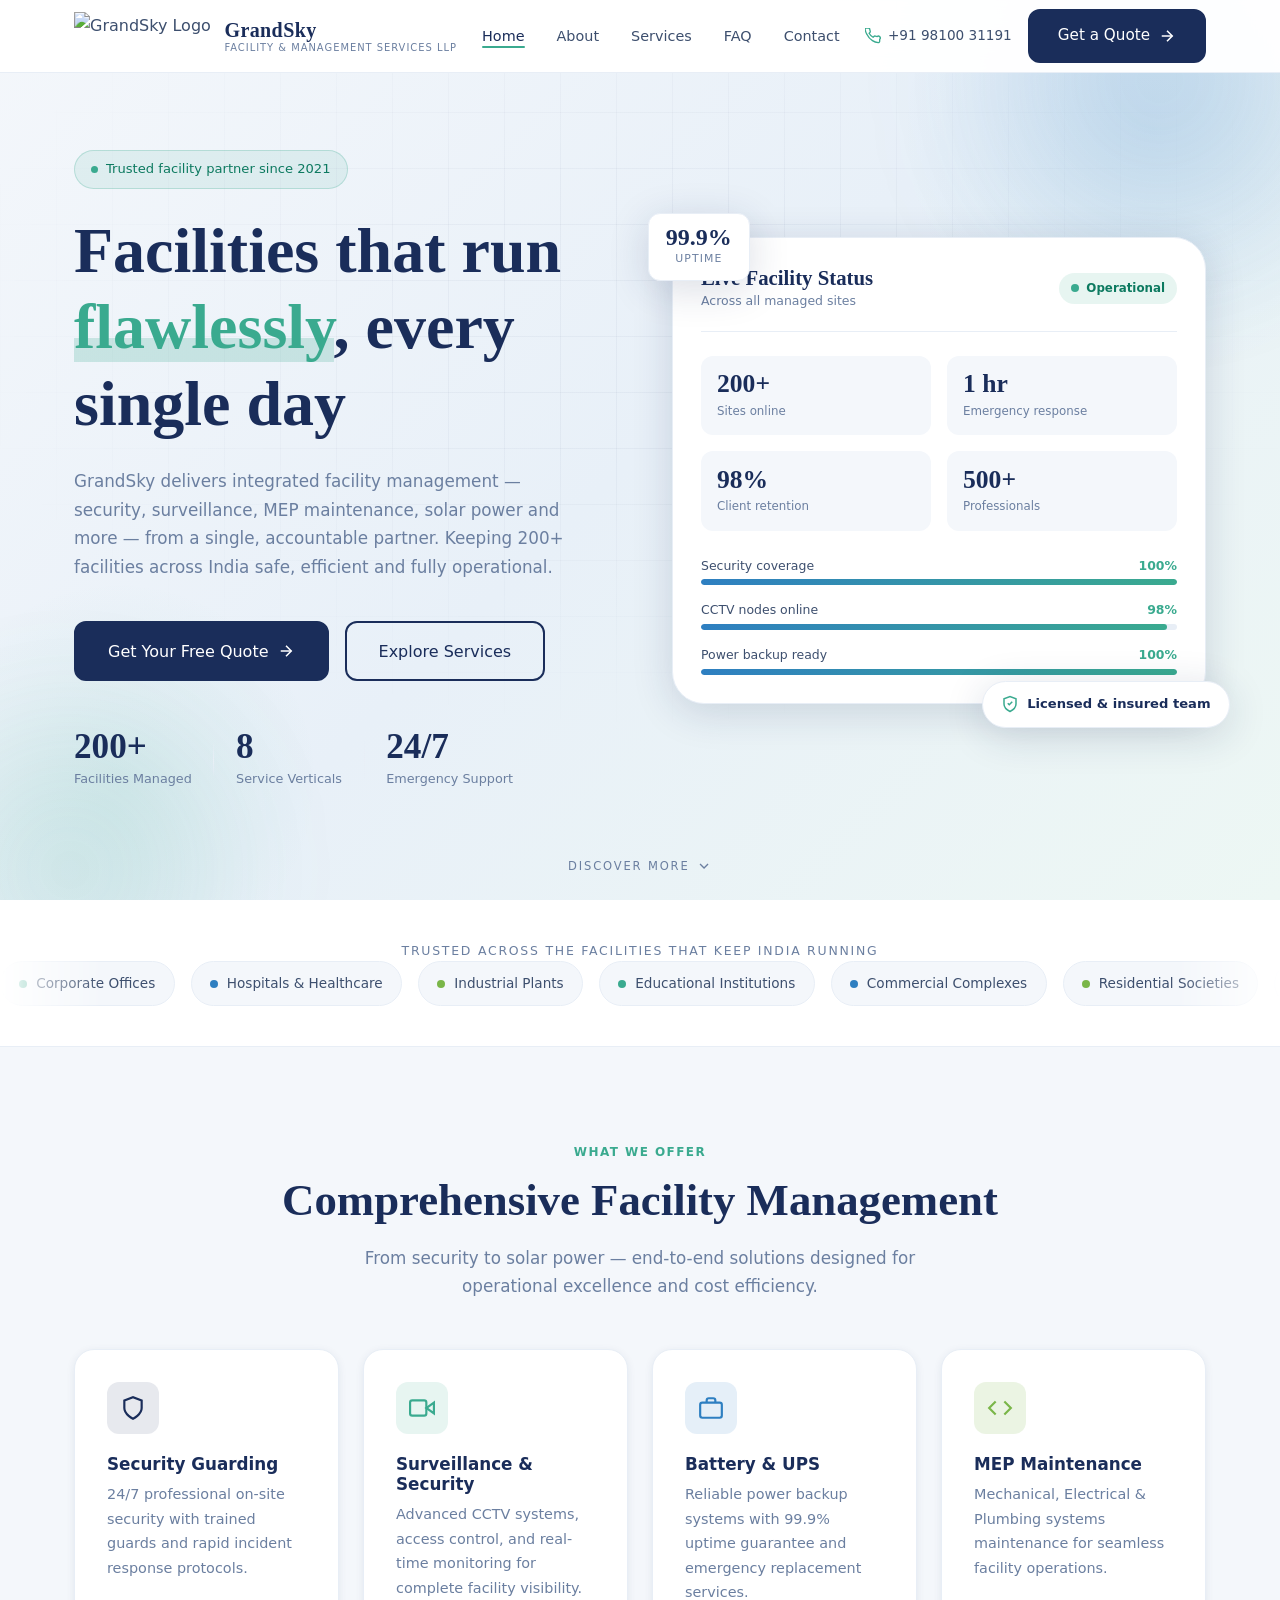
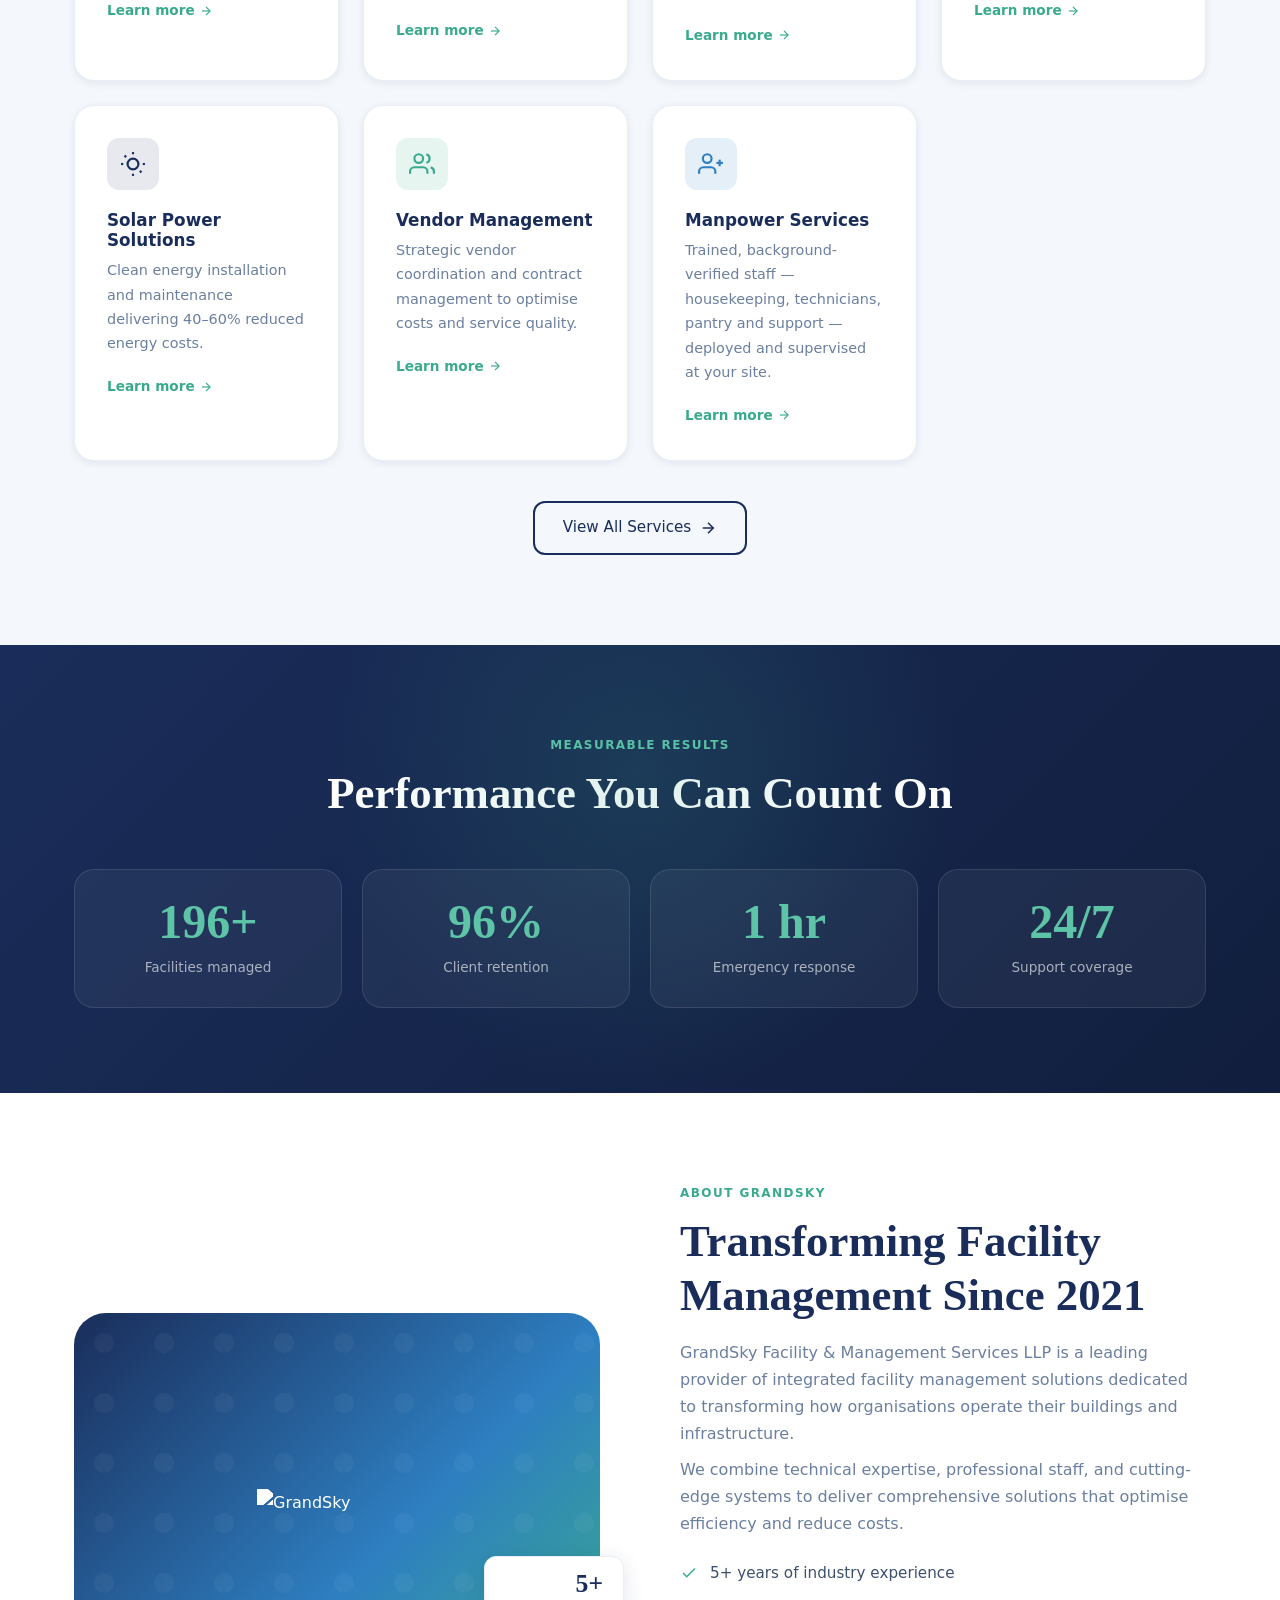
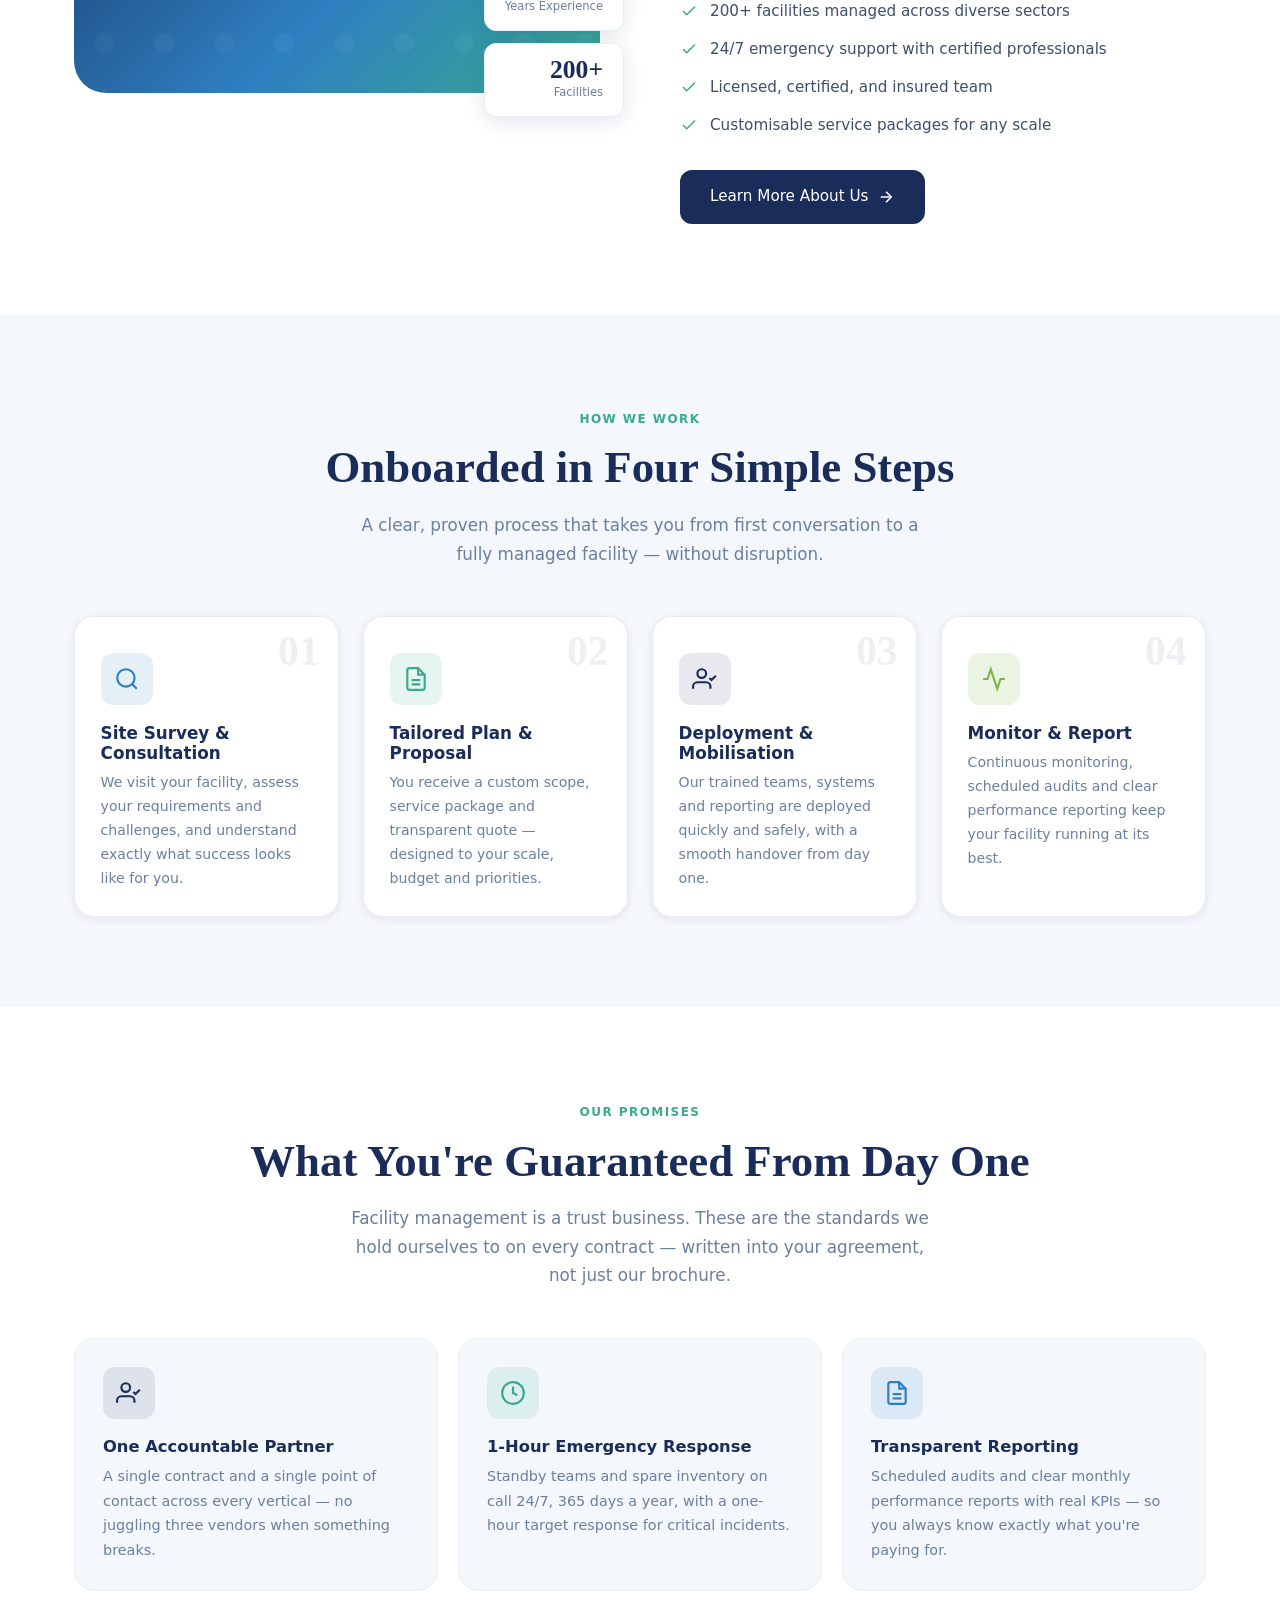
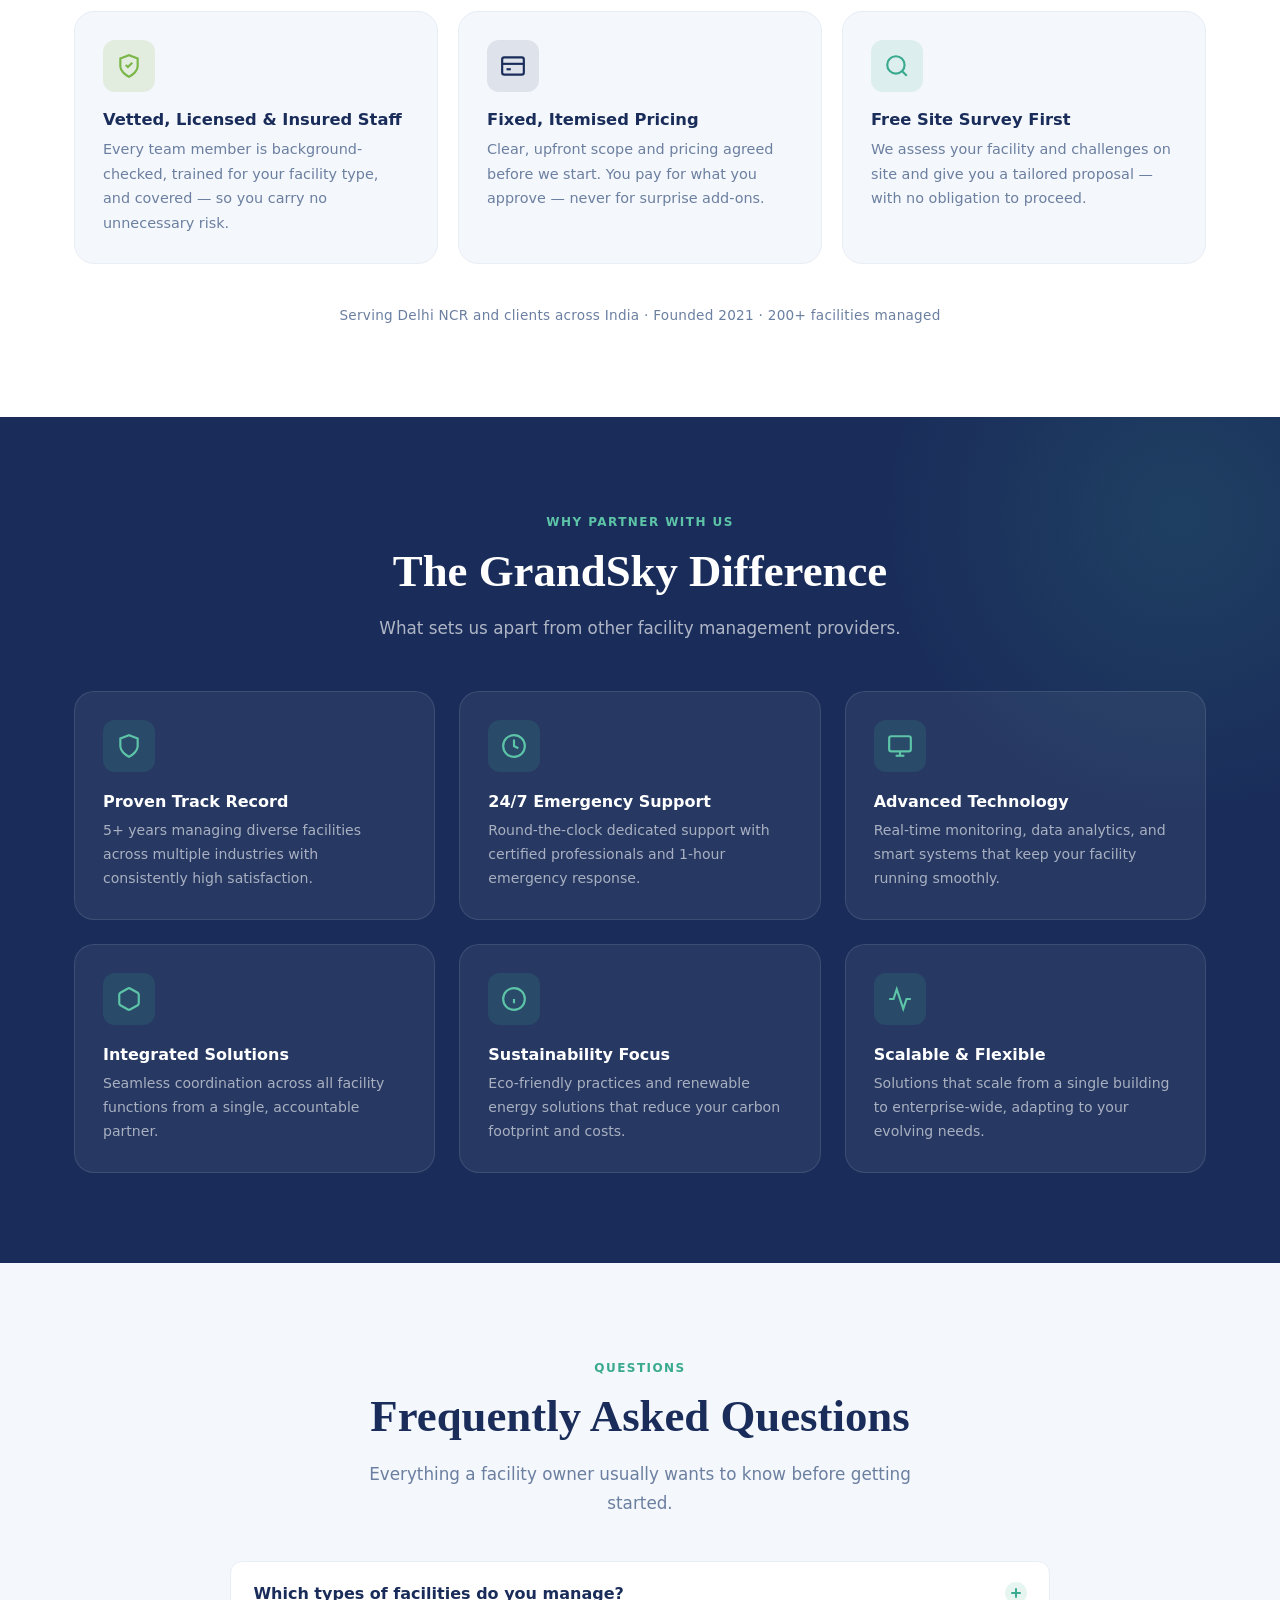
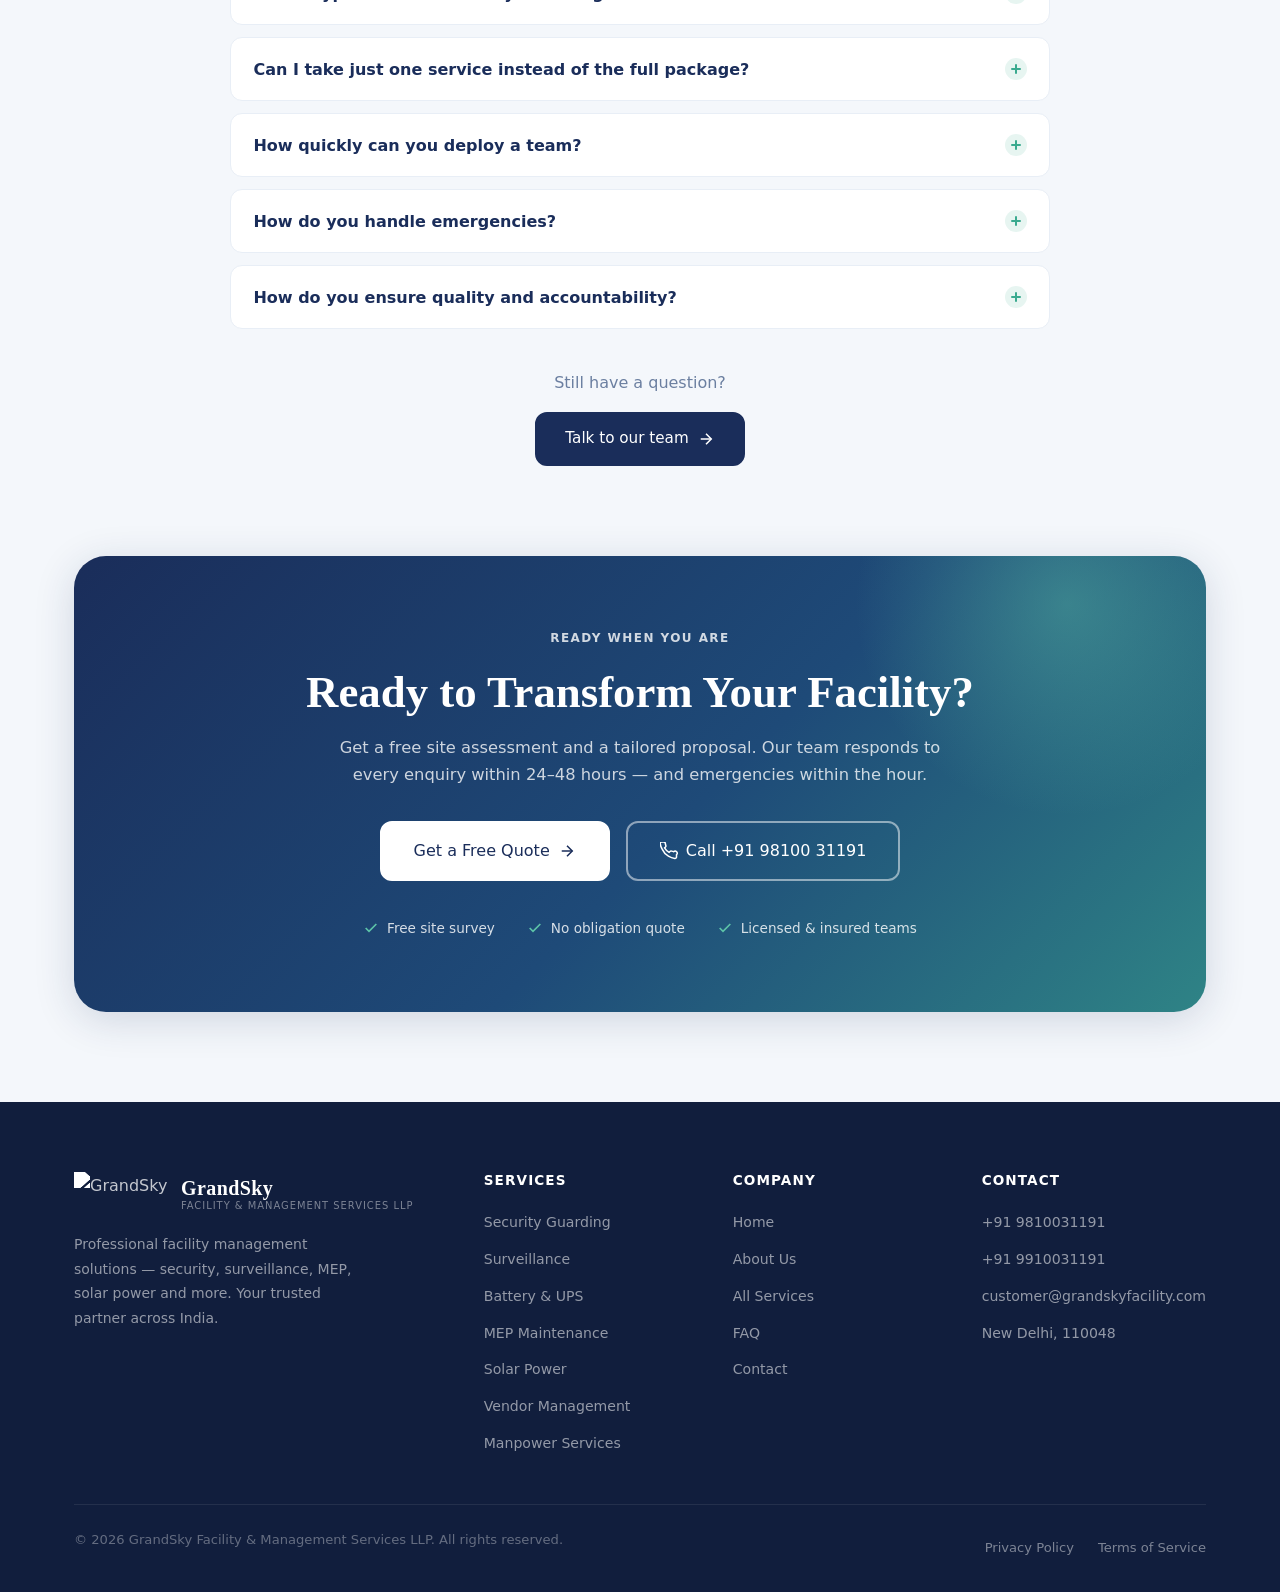
==== commit 2204ab2a: "Fix blank/broken rendering caused by a 25MB header logo The logo was 5104x4400 and 25.4MB, shipped t" ====
--- a/index.html
+++ b/index.html
@@ -1,5 +1,5 @@
 <!DOCTYPE html>
-<html lang="en">
+<html lang="en" class="no-js">
 <head>
   <meta charset="UTF-8" />
   <meta name="viewport" content="width=device-width, initial-scale=1.0" />
--- a/css/style.css
+++ b/css/style.css
@@ -990,7 +990,10 @@
 /* ============================================
    ANIMATIONS
    ============================================ */
-.fade-up {
+/* IMPORTANT: the "hidden" state is scoped to `html.js`, which is only set by
+   js/main.js. If the script is blocked, missing, or throws, the class is never
+   added and every element renders normally. Content must never depend on JS. */
+.js .fade-up {
   opacity: 0;
   transform: translateY(30px);
   transition: opacity 0.6s ease, transform 0.6s ease;
@@ -1001,7 +1004,7 @@
   transform: translateY(0);
 }
 /* General-purpose scroll reveal (used for headings etc.) */
-.reveal {
+.js .reveal {
   opacity: 0;
   transform: translateY(24px);
   transition: opacity 0.7s cubic-bezier(.22, 1, .36, 1), transform 0.7s cubic-bezier(.22, 1, .36, 1);
@@ -1010,17 +1013,17 @@
 .reveal.visible { opacity: 1; transform: translateY(0); }
 
 /* Directional + zoom reveal variants (picked up by the shared observer) */
-.reveal-left,
-.reveal-right,
-.zoom-in {
+.js .reveal-left,
+.js .reveal-right,
+.js .zoom-in {
   opacity: 0;
   transition: opacity 0.75s cubic-bezier(.22, 1, .36, 1), transform 0.75s cubic-bezier(.22, 1, .36, 1);
   transition-delay: var(--d, 0s);
   will-change: opacity, transform;
 }
-.reveal-left  { transform: translateX(-44px); }
-.reveal-right { transform: translateX(44px); }
-.zoom-in      { transform: scale(0.9); }
+.js .reveal-left  { transform: translateX(-44px); }
+.js .reveal-right { transform: translateX(44px); }
+.js .zoom-in      { transform: scale(0.9); }
 .reveal-left.visible,
 .reveal-right.visible,
 .zoom-in.visible { opacity: 1; transform: none; }
@@ -1807,8 +1810,8 @@
   .process-grid { grid-template-columns: 1fr; }
   .commit-grid { grid-template-columns: 1fr; }
   /* Directional reveals fall back to vertical so nothing shifts sideways */
-  .reveal-left, .reveal-right { transform: translateY(26px); }
-  .reveal-left.visible, .reveal-right.visible { transform: translateY(0); }
+  .js .reveal-left, .js .reveal-right { transform: translateY(26px); }
+  .js .reveal-left.visible, .js .reveal-right.visible { transform: translateY(0); }
   .hero-visual { animation-name: heroRise; }
   /* Only reserve space on pages that actually show the bar */
   body:has(.mobile-cta) { padding-bottom: 72px; }
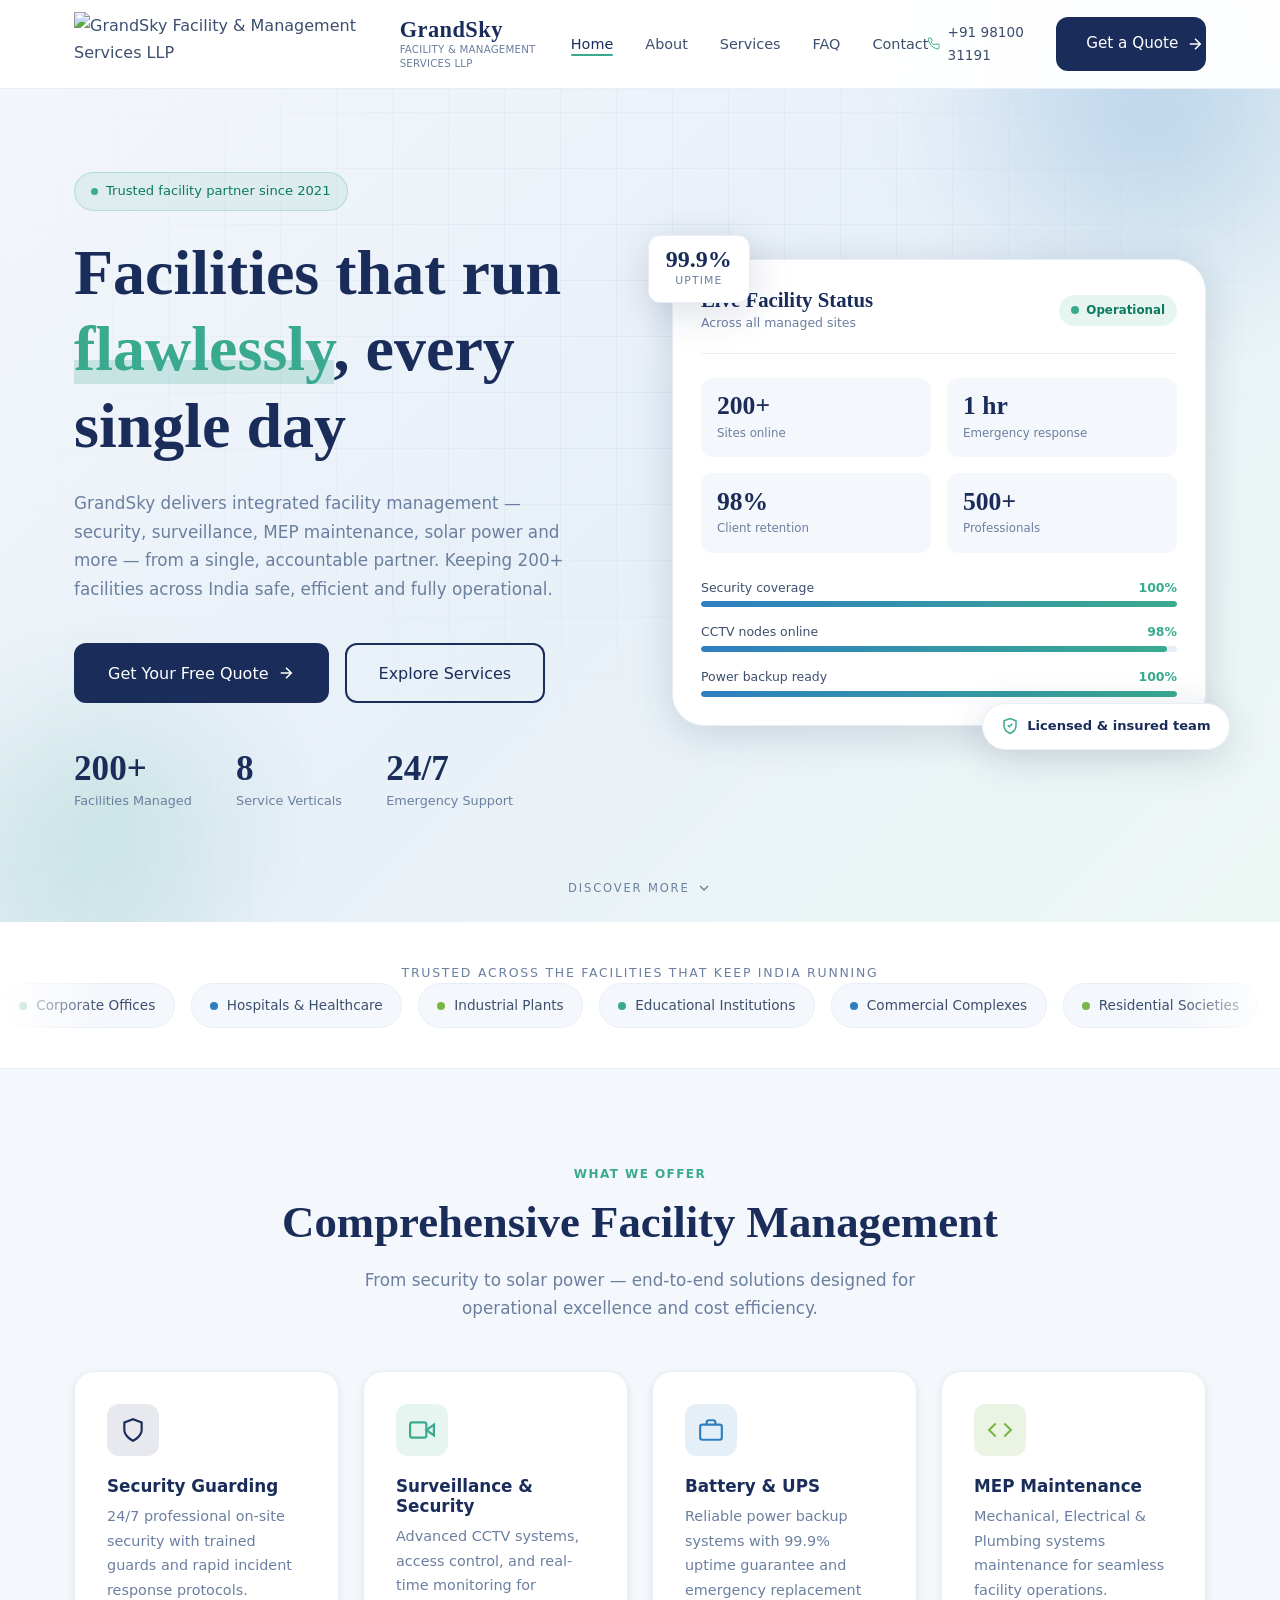
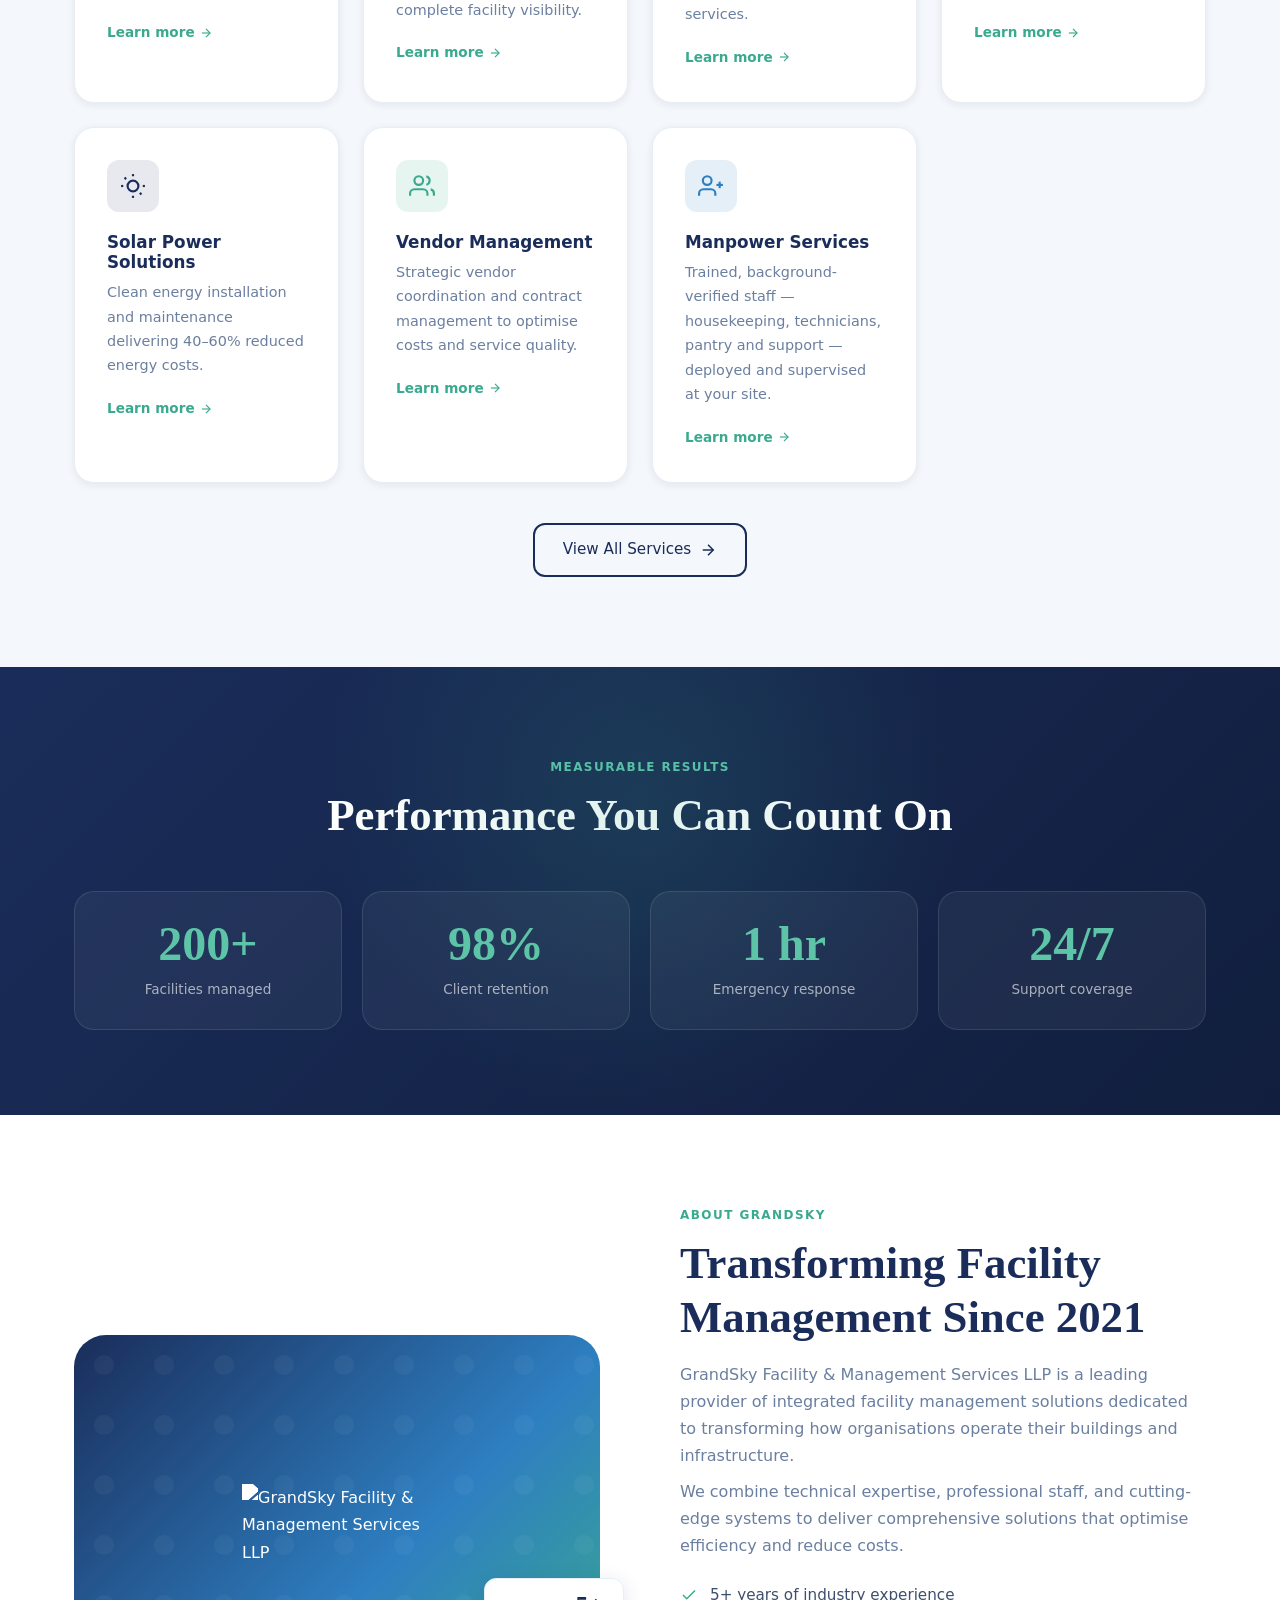
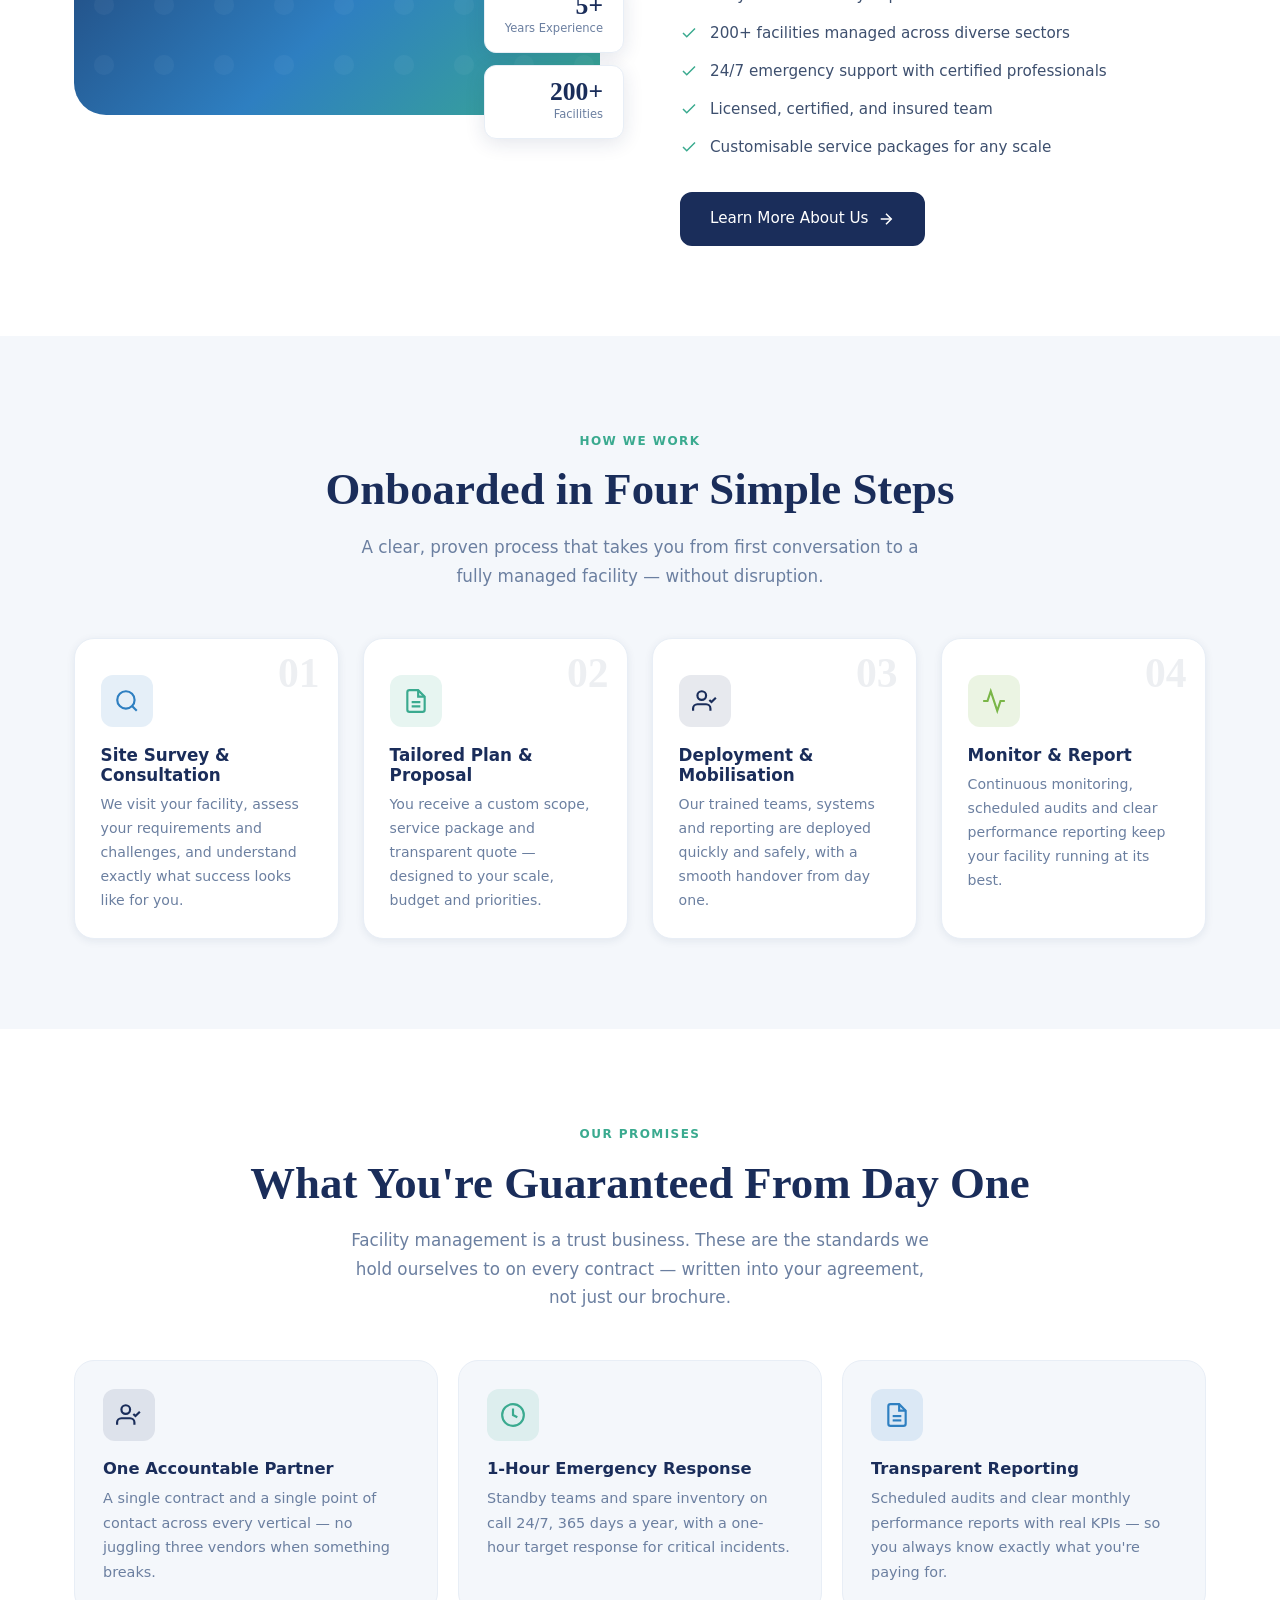
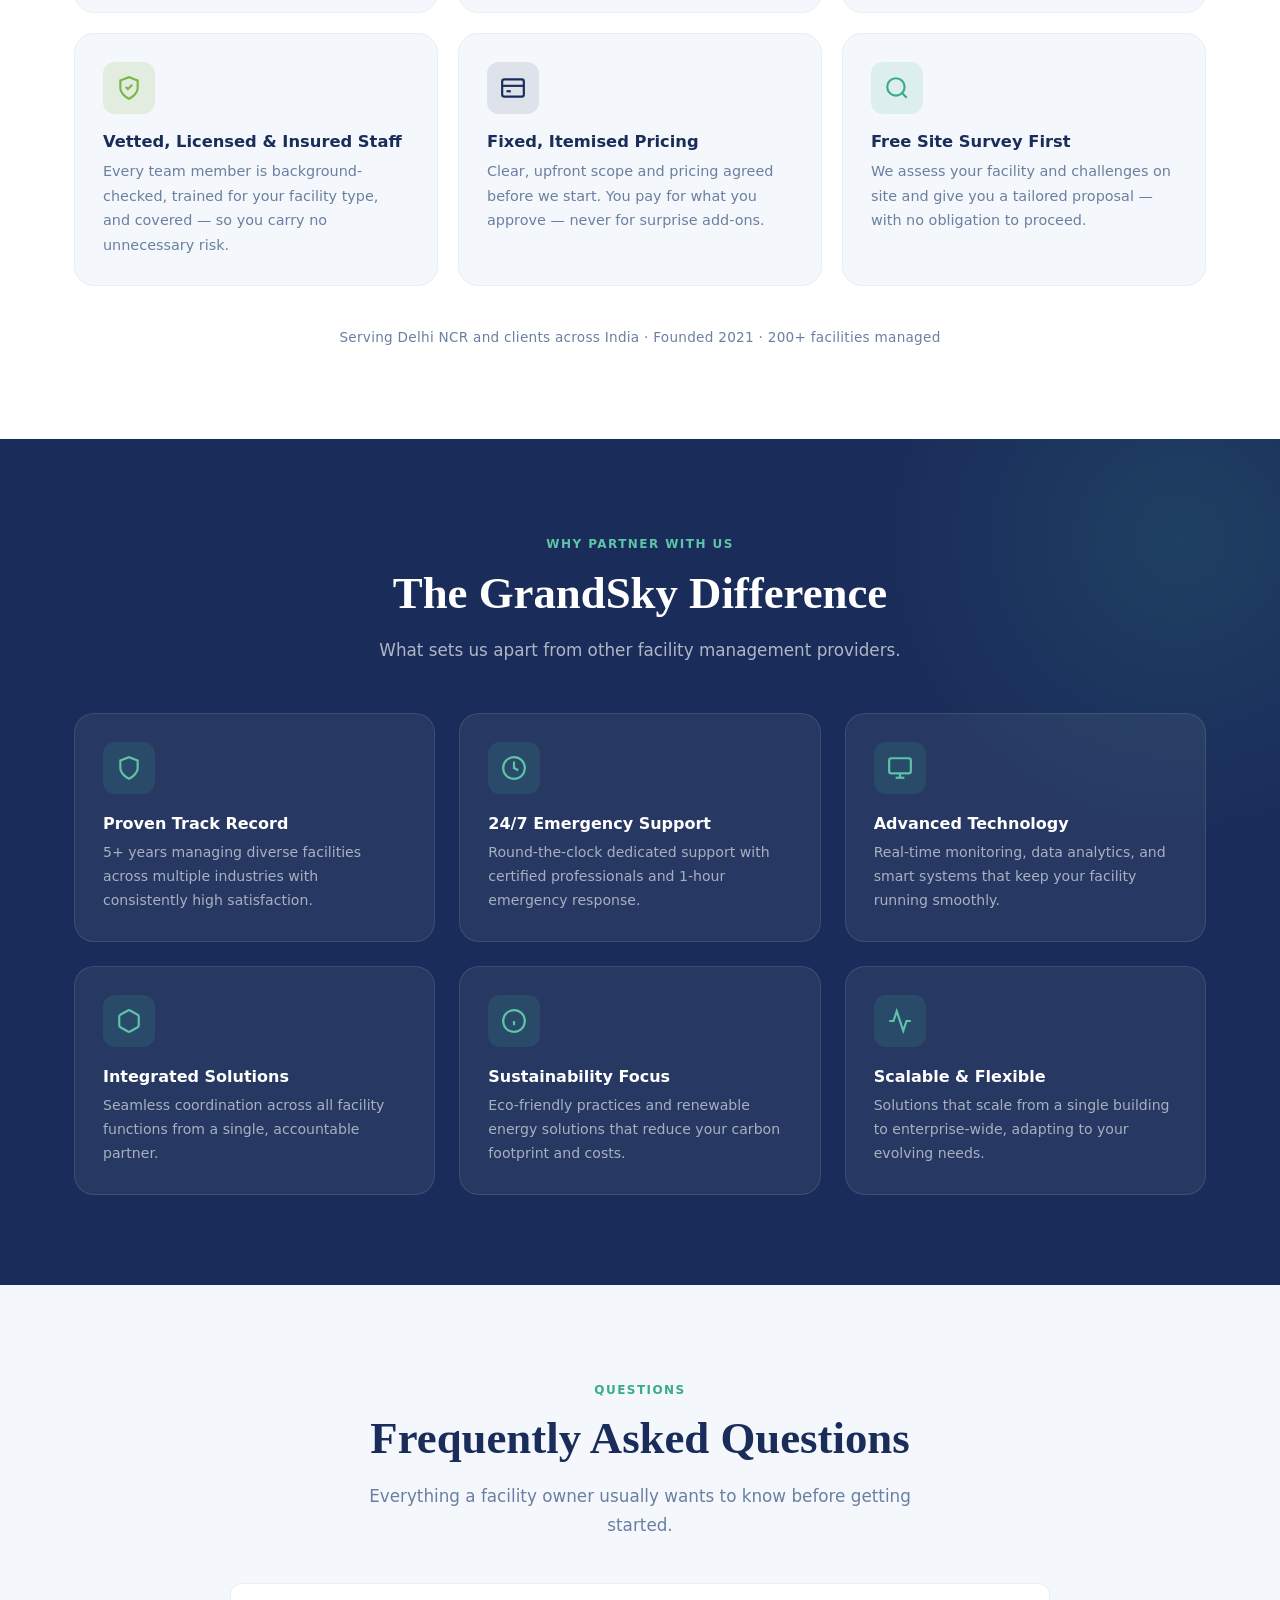
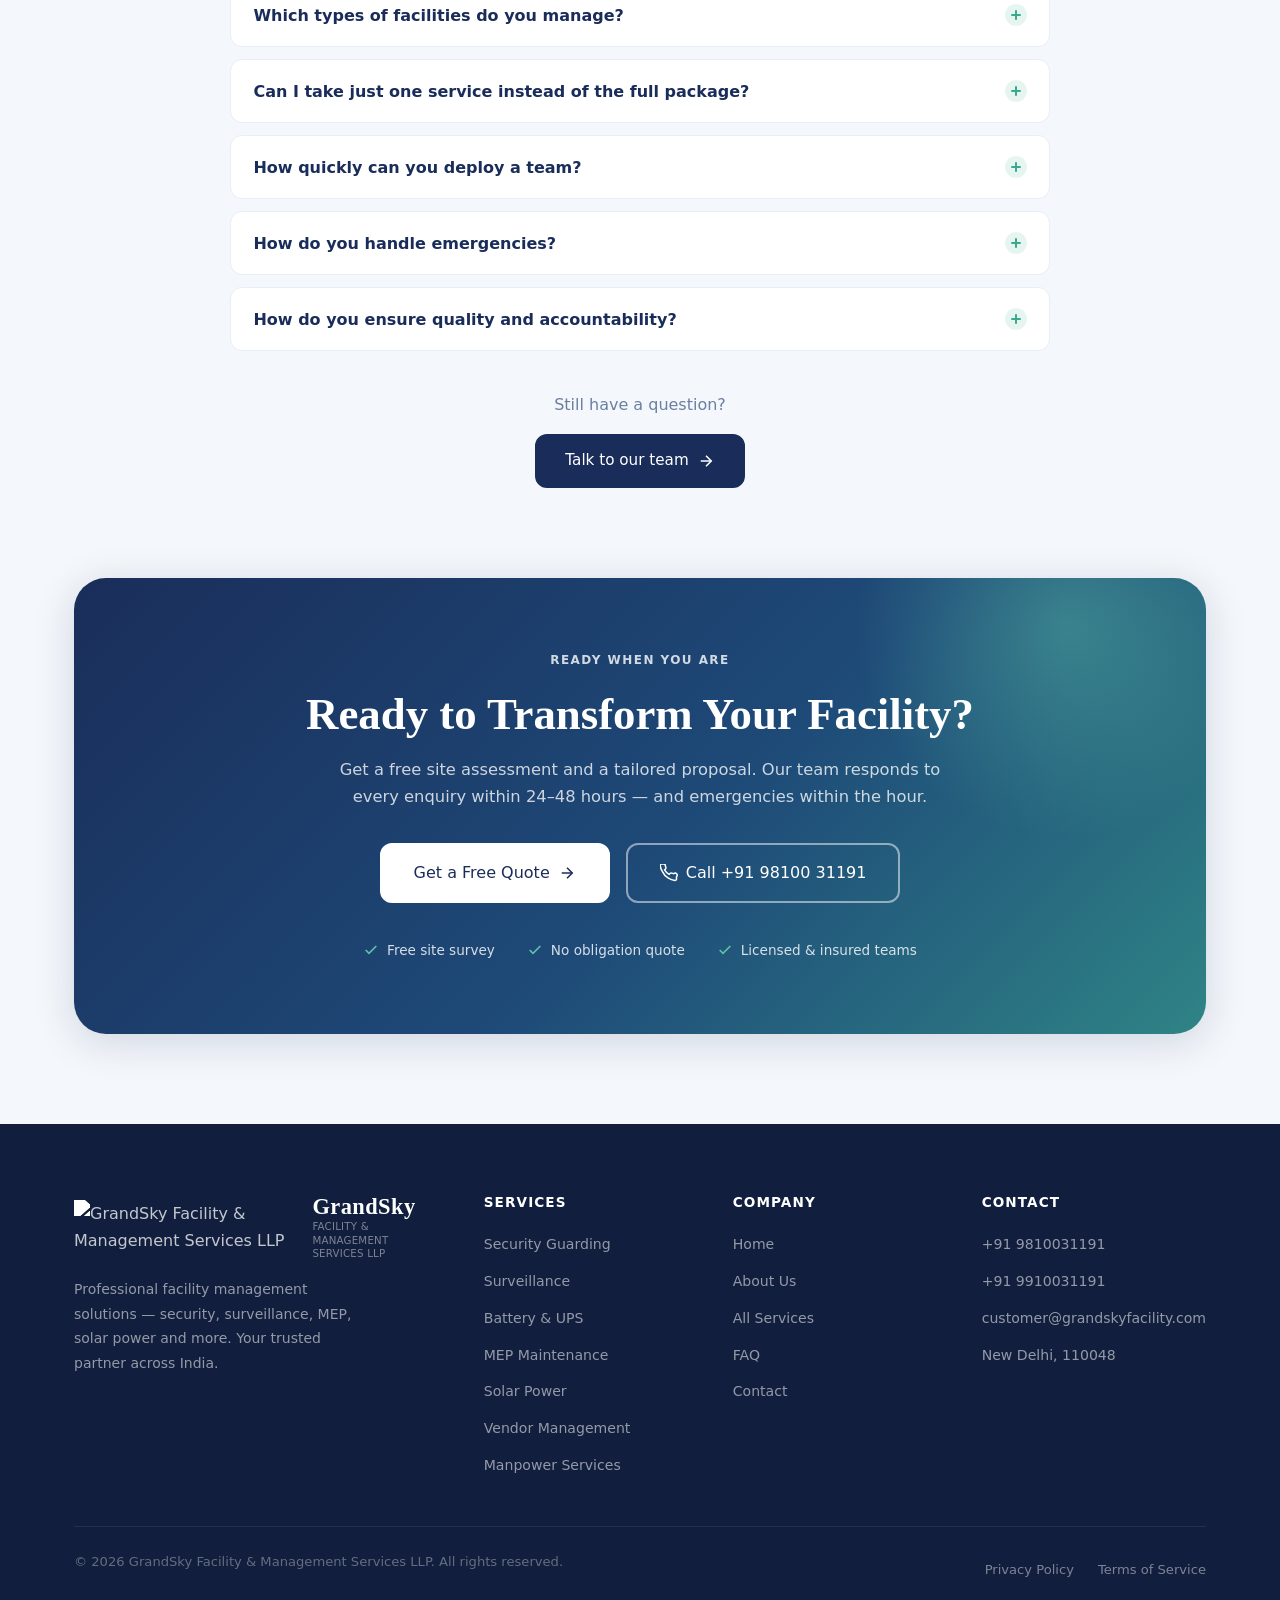
==== commit 5d18f571: "Make the logo legible and lead with the full company name The mark was rendering at 48px, which is t" ====
--- a/index.html
+++ b/index.html
@@ -33,7 +33,7 @@
   <header class="header" id="header">
     <nav class="nav container">
       <a href="index.html" class="nav-logo">
-        <img src="images/logo.png" alt="GrandSky Logo" />
+        <img src="images/logo.png" alt="GrandSky Facility &amp; Management Services LLP" />
         <div class="nav-logo-text">
           <span class="nav-logo-name">GrandSky</span>
           <span class="nav-logo-sub">Facility &amp; Management Services LLP</span>
@@ -338,7 +338,7 @@
         <!-- Visual -->
         <div class="about-visual reveal-left">
           <div class="about-img-wrap">
-            <img src="images/logo.png" alt="GrandSky" />
+            <img src="images/logo.png" alt="GrandSky Facility &amp; Management Services LLP" />
           </div>
           <div class="about-stat-cards">
             <div class="mini-stat">
@@ -655,7 +655,7 @@
       <div class="footer-grid">
         <div class="footer-brand">
           <a href="index.html" class="nav-logo">
-            <img src="images/logo.png" alt="GrandSky" style="height:44px; filter: brightness(0) invert(1);" />
+            <img src="images/logo.png" alt="GrandSky Facility &amp; Management Services LLP" style="height:56px; filter: brightness(0) invert(1);" />
             <div class="nav-logo-text">
               <span class="nav-logo-name">GrandSky</span>
               <span class="nav-logo-sub">Facility &amp; Management Services LLP</span>
--- a/css/style.css
+++ b/css/style.css
@@ -220,13 +220,14 @@
   transition: box-shadow var(--transition);
 }
 .header.scrolled { box-shadow: var(--shadow-md); }
-.header.scrolled .nav { height: 64px; }
+.header.scrolled .nav { height: 74px; }
+.header.scrolled .nav-logo img { height: 54px; }
 
 .nav {
   display: flex;
   align-items: center;
   justify-content: space-between;
-  height: 72px;
+  height: 88px;
 }
 
 .nav-logo {
@@ -235,22 +236,27 @@
   gap: 0.85rem;
 }
 .nav-logo img {
-  height: 48px;
+  height: 64px;
   width: auto;
 }
-.nav-logo-text { display: flex; flex-direction: column; line-height: 1.2; }
+.nav-logo-text { display: flex; flex-direction: column; line-height: 1.2; max-width: 210px; }
 .nav-logo-name {
   font-family: var(--font-head);
-  font-size: 1.25rem;
+  font-size: 1.4rem;
   font-weight: 700;
   color: var(--navy);
   letter-spacing: 0.02em;
-}
+  line-height: 1.15;
+}
+/* The full registered name sits directly under the wordmark. It wraps to two
+   lines on narrow screens rather than stretching the header. */
 .nav-logo-sub {
-  font-size: 0.62rem;
-  letter-spacing: 0.1em;
+  font-size: 0.64rem;
+  font-weight: 500;
+  letter-spacing: 0.02em;
   text-transform: uppercase;
   color: var(--text-muted);
+  line-height: 1.35;
 }
 
 .nav-links {
@@ -305,7 +311,7 @@
 .mobile-menu {
   display: none;
   position: fixed;
-  top: 72px; left: 0; right: 0;
+  top: 88px; left: 0; right: 0;
   background: var(--white);
   border-bottom: 1px solid var(--light-gray);
   padding: 1.5rem;
@@ -315,6 +321,7 @@
   gap: 0.25rem;
 }
 .mobile-menu.open { display: flex; }
+.header.scrolled .mobile-menu { top: 74px; }
 .mobile-menu a {
   display: block;
   padding: 0.75rem 1rem;
@@ -556,7 +563,7 @@
   inset: 0;
   background: url("data:image/svg+xml,%3Csvg width='60' height='60' viewBox='0 0 60 60' xmlns='http://www.w3.org/2000/svg'%3E%3Cg fill='none' fill-rule='evenodd'%3E%3Cg fill='%23ffffff' fill-opacity='0.04'%3E%3Ccircle cx='30' cy='30' r='10'/%3E%3C/g%3E%3C/g%3E%3C/svg%3E");
 }
-.about-img-wrap img { width: 160px; position: relative; z-index: 1; filter: brightness(0) invert(1); }
+.about-img-wrap img { width: 190px; position: relative; z-index: 1; filter: brightness(0) invert(1); }
 
 .about-stat-cards {
   position: absolute;
@@ -829,7 +836,7 @@
    ============================================ */
 .page-hero {
   background: linear-gradient(135deg, var(--navy) 0%, var(--navy-light) 50%, #1e4a78 100%);
-  padding: 140px 0 80px;
+  padding: 160px 0 80px;
   text-align: center;
   position: relative;
   overflow: hidden;
@@ -1065,7 +1072,7 @@
   .float-badge-1, .float-badge-2 { display: none; }
   .about-stat-cards { position: static; flex-direction: row; margin-top: 1rem; }
   .services-full-grid { grid-template-columns: 1fr; }
-  .page-hero { padding: 120px 0 60px; }
+  .page-hero { padding: 132px 0 60px; }
 }
 
 @media (max-width: 480px) {
@@ -1107,7 +1114,7 @@
 }
 
 /* ---------- Hero: background layers ---------- */
-.hero { padding-top: 150px; padding-bottom: 110px; }
+.hero { padding-top: 172px; padding-bottom: 110px; }
 .hero .container { position: relative; z-index: 1; }
 
 .hero-grid-bg {
@@ -1794,6 +1801,19 @@
 .scroll-progress { background: linear-gradient(90deg, var(--sky), var(--teal), var(--green)); }
 
 /* ---------- Enhancement responsive rules ---------- */
+/* Compact nav lockup: the full company name is wide, so below this width the
+   header steps down so it can never overflow. */
+@media (max-width: 1200px) {
+  .nav-logo img { height: 56px; }
+  .nav-logo-text { max-width: 160px; }
+  .nav-logo-name { font-size: 1.15rem; }
+  .nav-logo-sub { font-size: 0.5rem; letter-spacing: 0.01em; }
+  .nav-phone { display: none; }
+  .nav-links { gap: 1.25rem; }
+  .nav-links a { font-size: 0.85rem; }
+  .nav-cta .btn { padding: 0.6rem 1.2rem; font-size: 0.88rem; }
+}
+
 @media (max-width: 1024px) {
   .impact-grid  { grid-template-columns: repeat(2, 1fr); }
   .process-grid { grid-template-columns: repeat(2, 1fr); }
@@ -1804,7 +1824,17 @@
 }
 
 @media (max-width: 768px) {
-  .hero { padding-top: 120px; padding-bottom: 90px; }
+  /* Header is taller now, so the logo and spacing scale down on phones */
+  .nav { height: 76px; }
+  .nav-logo img { height: 50px; }
+  .header.scrolled .nav { height: 66px; }
+  .header.scrolled .nav-logo img { height: 44px; }
+  .mobile-menu { top: 76px; }
+  .header.scrolled .mobile-menu { top: 66px; }
+  .nav-logo-text { max-width: none; }
+  .nav-logo-name { font-size: 1.2rem; }
+  .nav-logo-sub { font-size: 0.55rem; letter-spacing: 0.02em; }
+  .hero { padding-top: 132px; padding-bottom: 90px; }
   .hero-float-a, .hero-float-b { display: none; }
   .hero-scroll { display: none; }
   .process-grid { grid-template-columns: 1fr; }
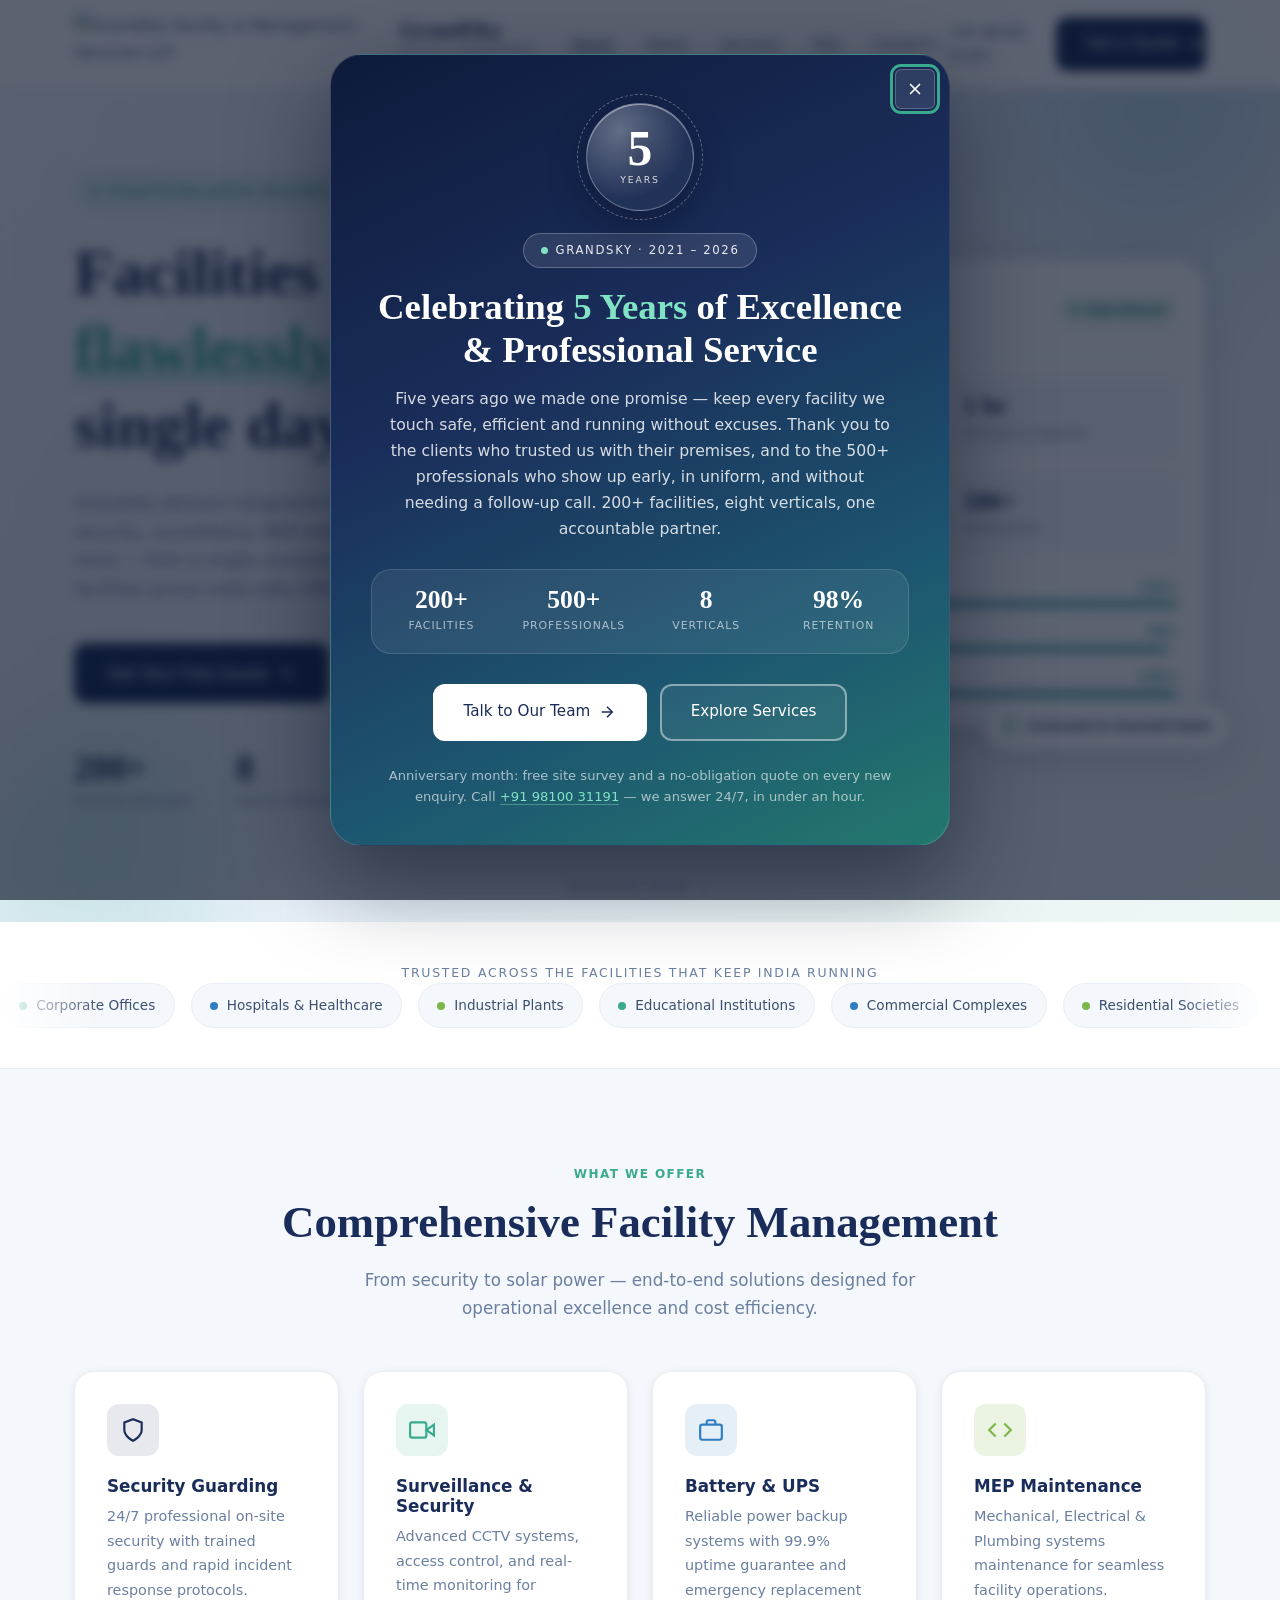
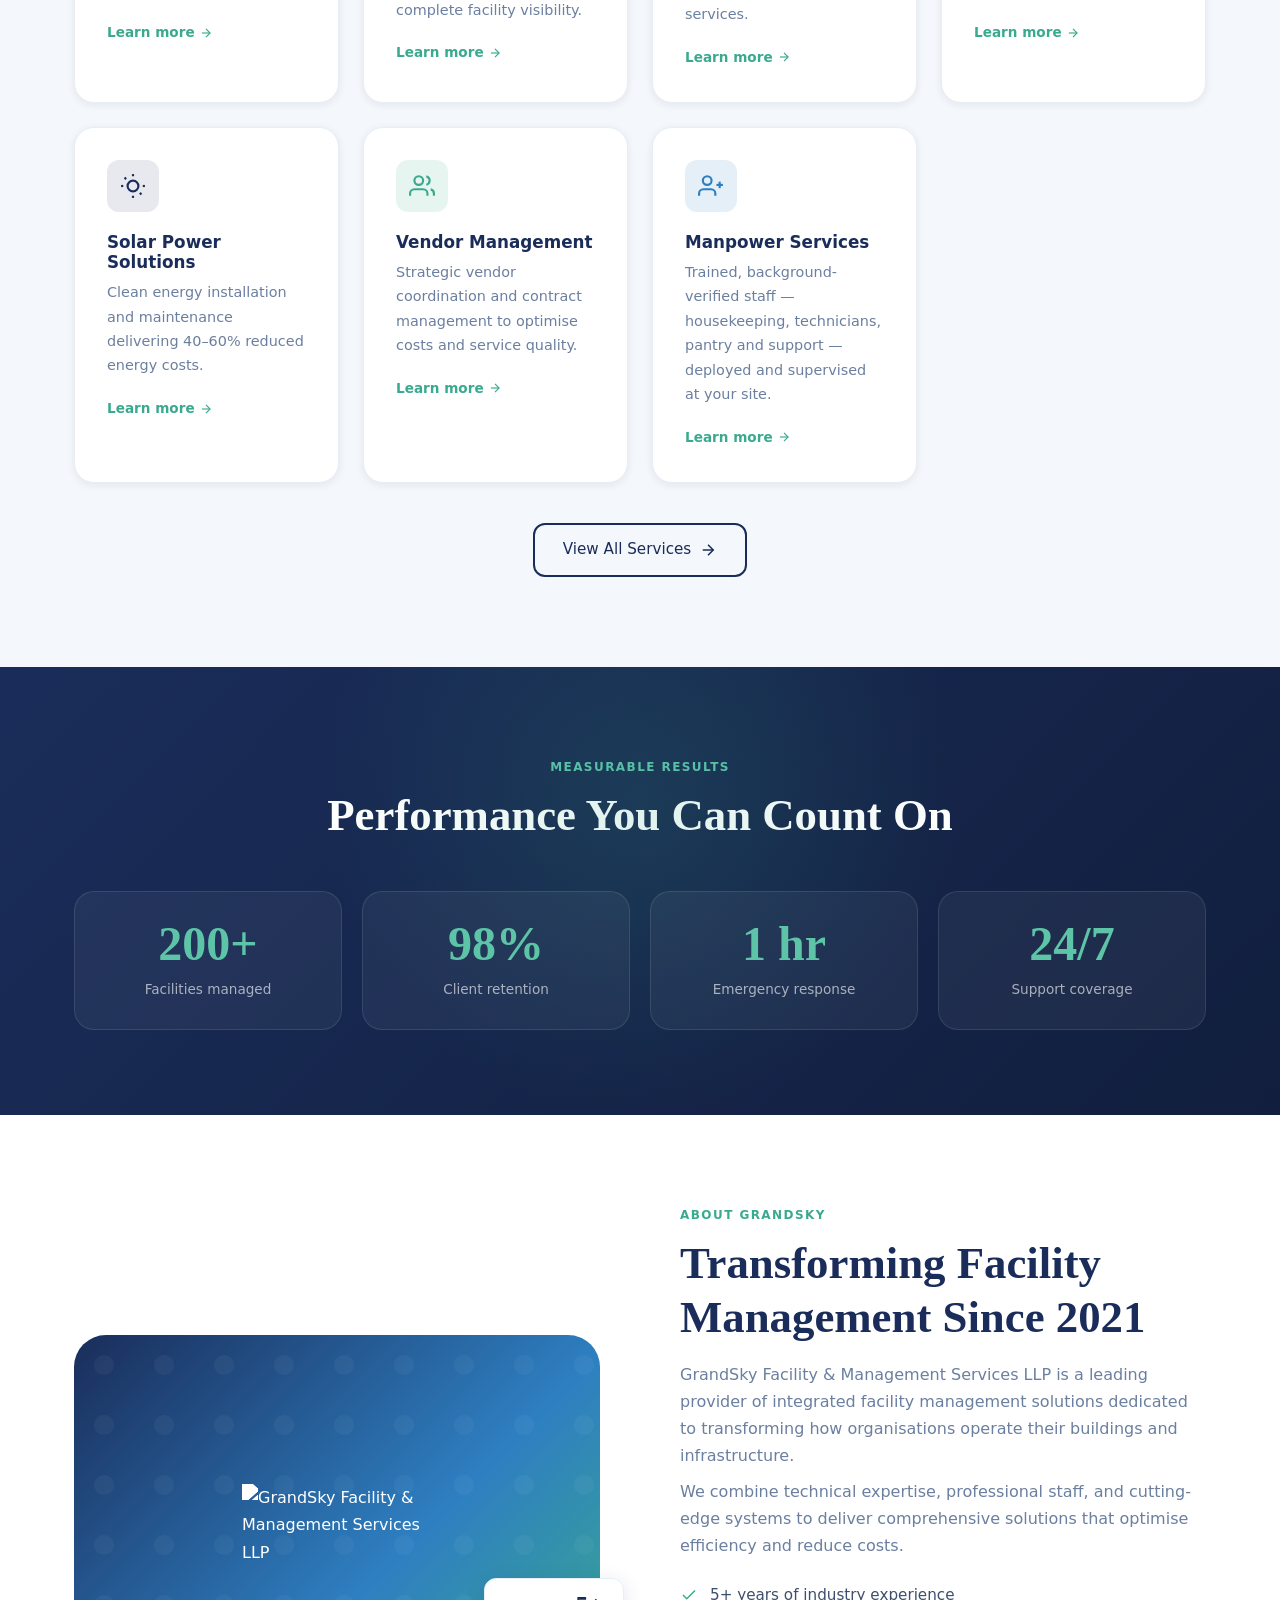
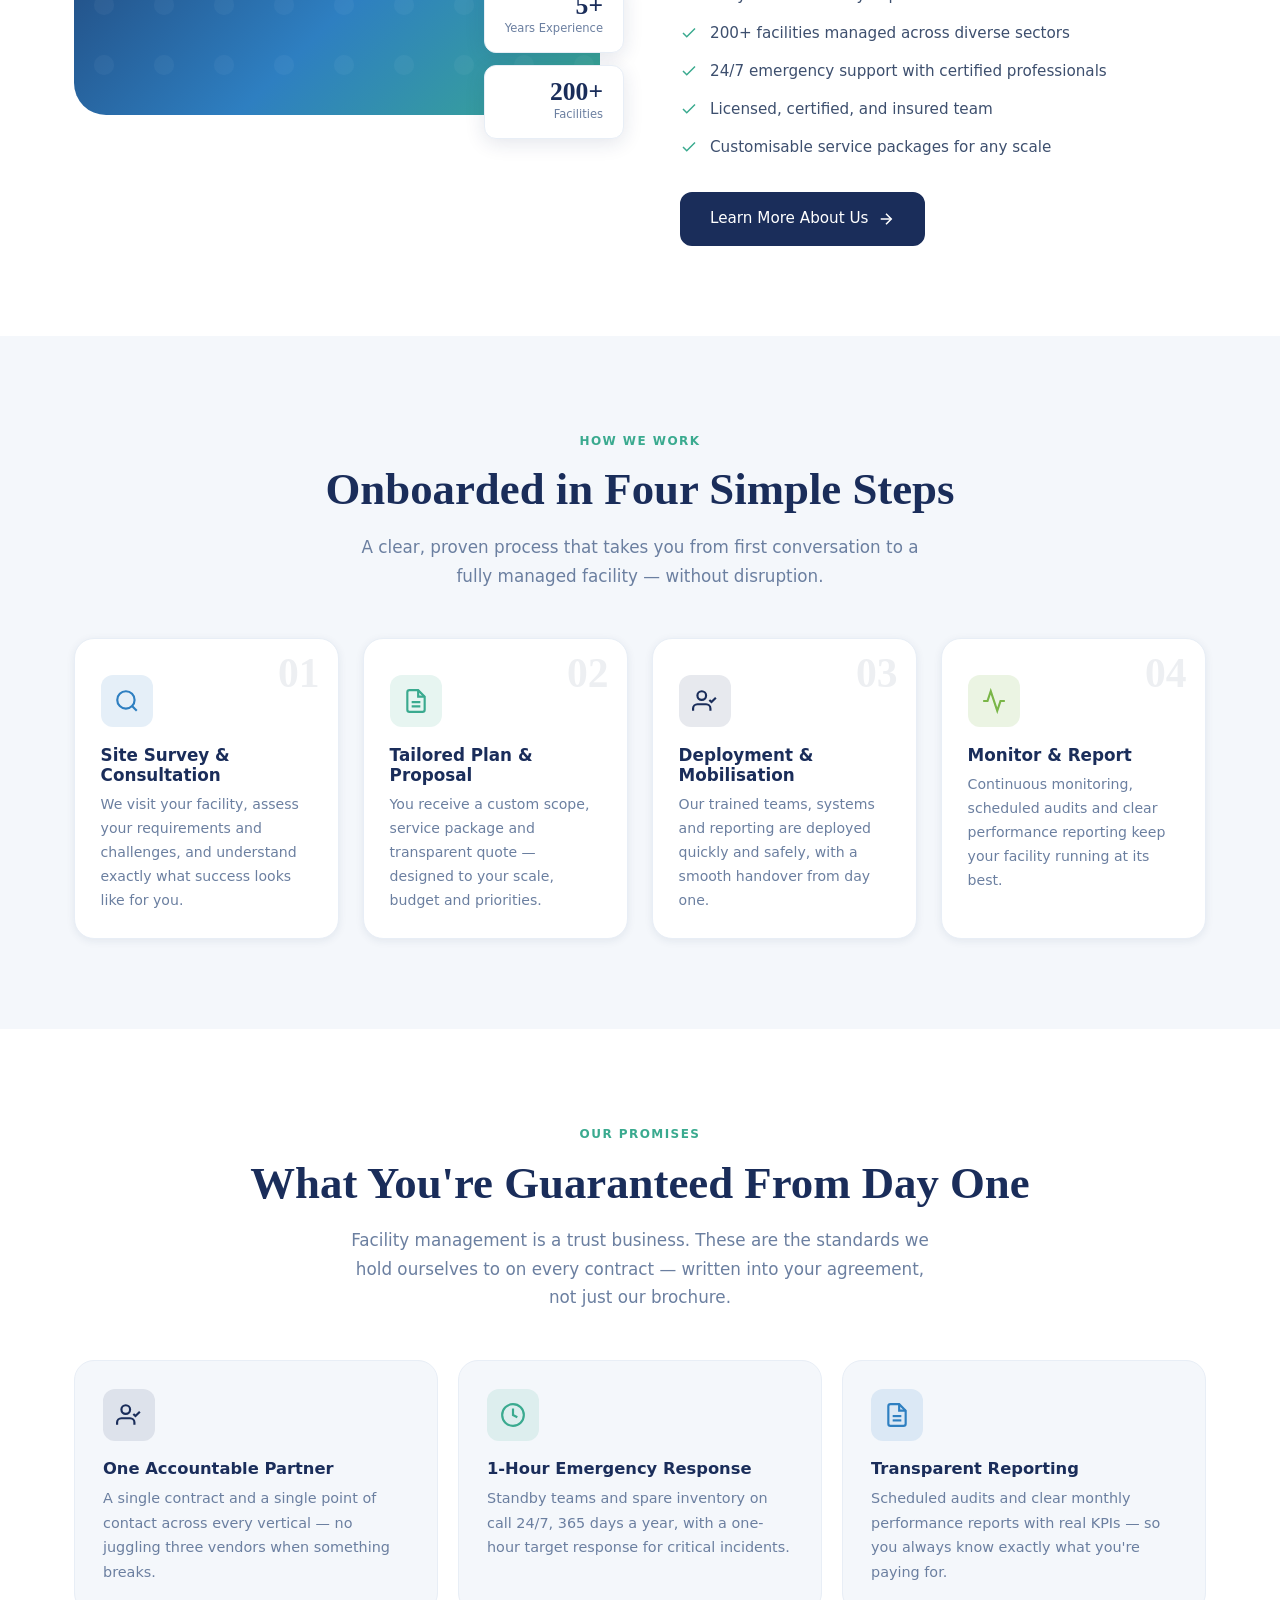
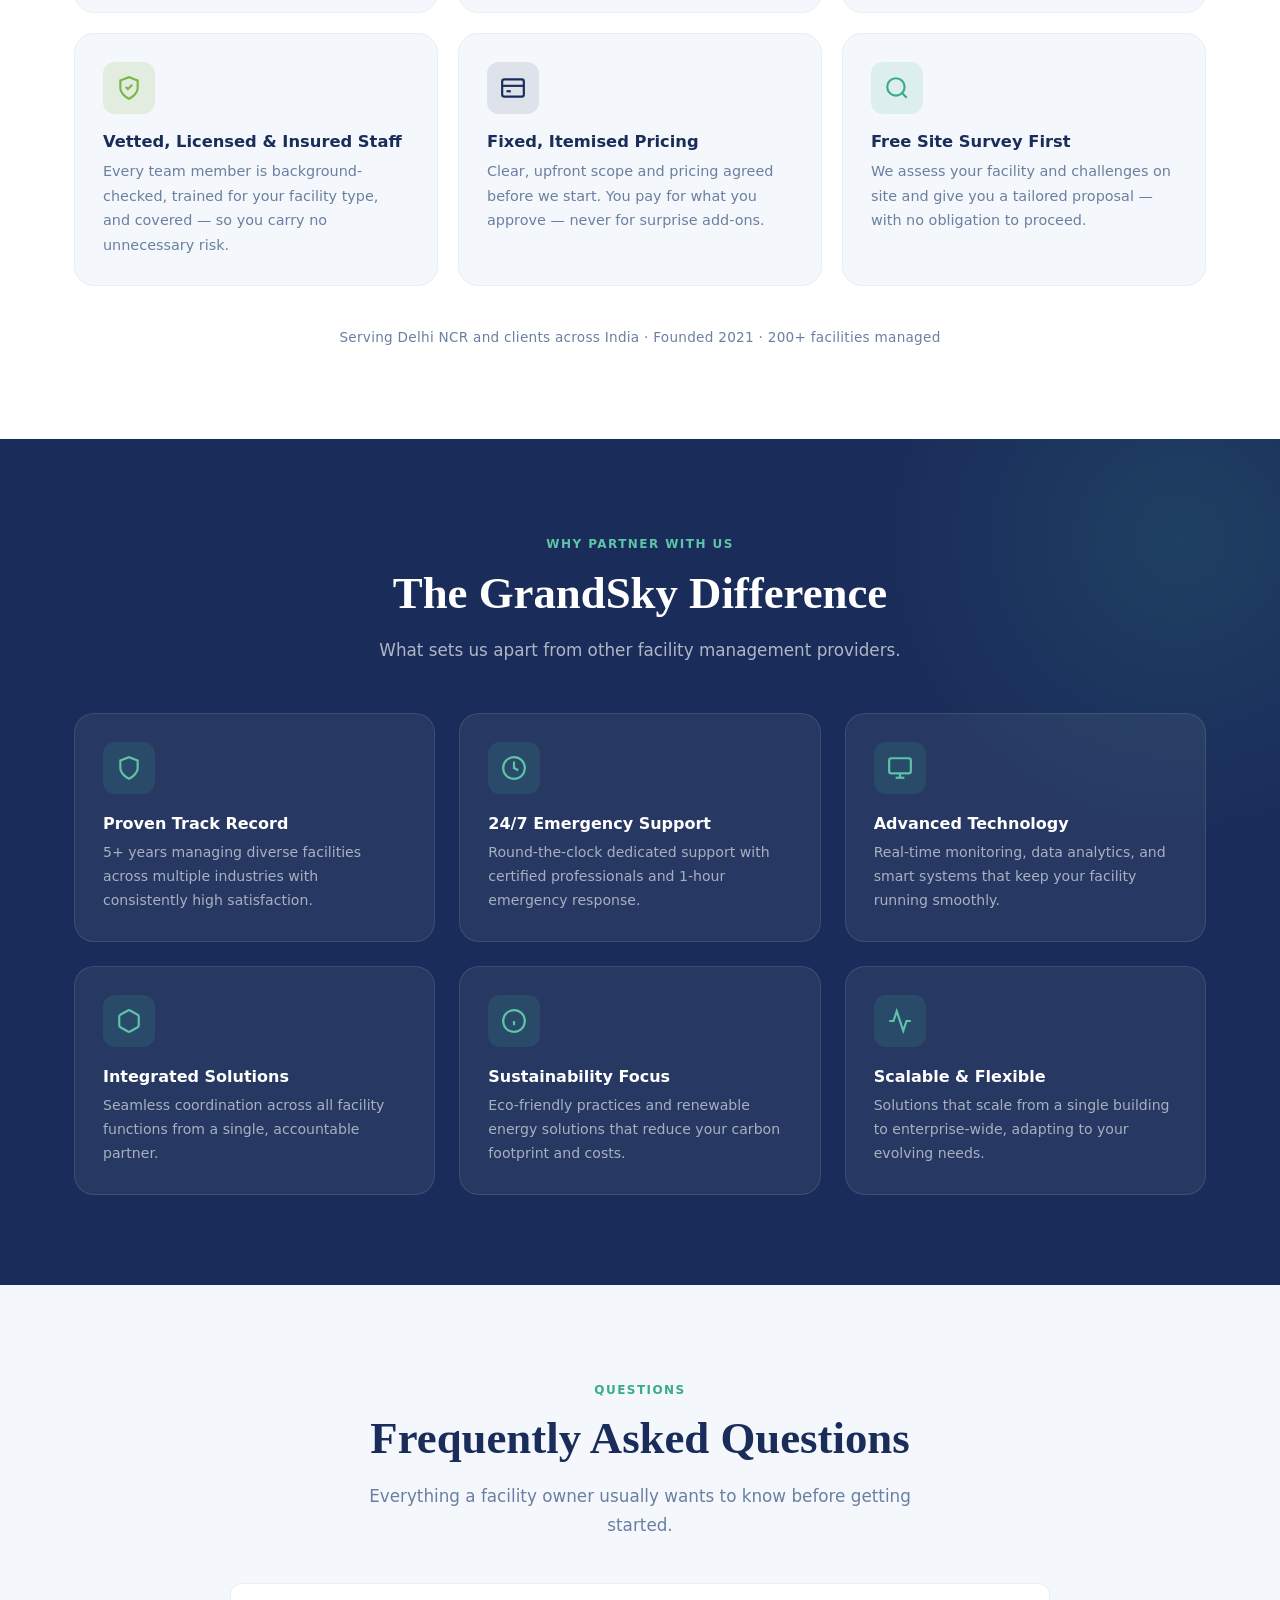
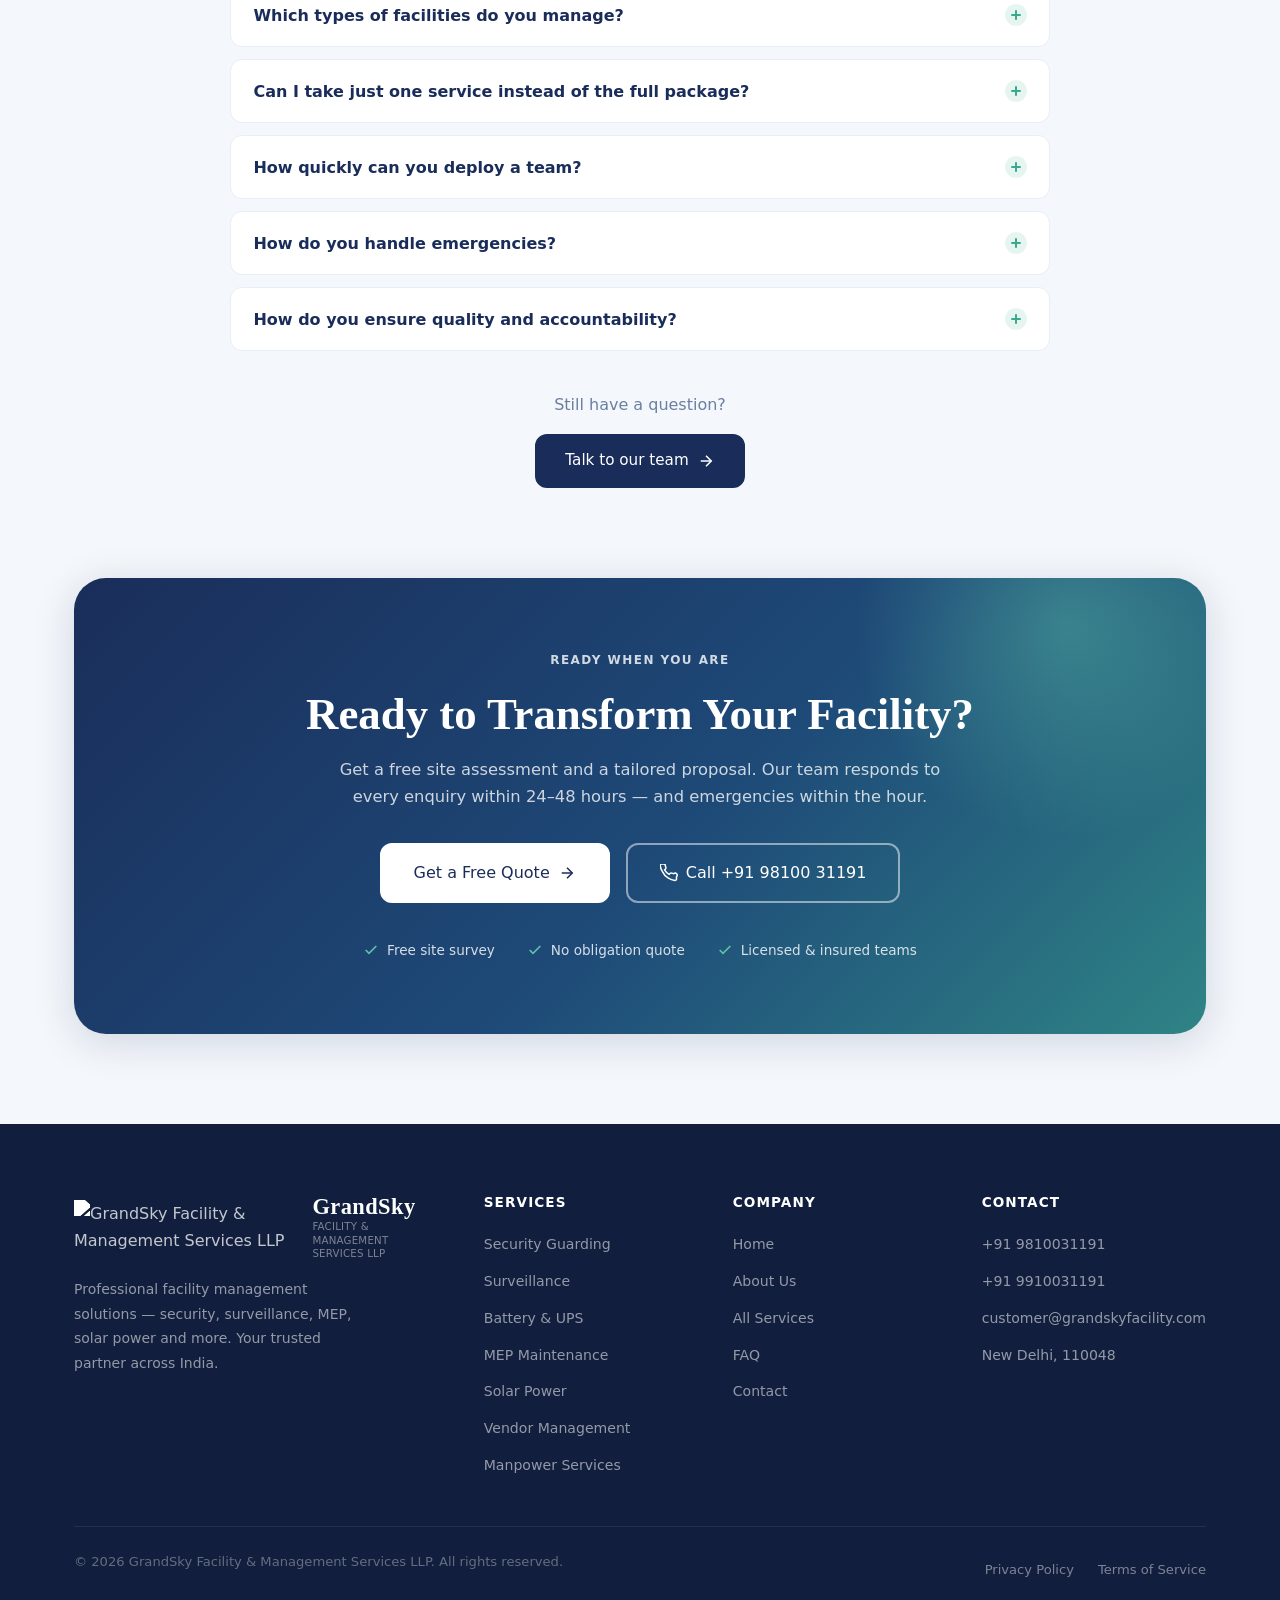
==== commit 593f8204: "Add a 5-year celebration banner and CI to guard the static site Mark the anniversary on the homepage" ====
--- a/index.html
+++ b/index.html
@@ -725,6 +725,71 @@
     <svg viewBox="0 0 24 24" fill="none" stroke="currentColor" stroke-width="2"><line x1="12" y1="19" x2="12" y2="5"/><polyline points="5 12 12 5 19 12"/></svg>
   </button>
 
+  <!-- ======== 5-YEAR CELEBRATION POPUP (homepage only) ========
+       Ships with the `hidden` attribute, so it can never appear without JS
+       and never blocks any real page content. main.js reveals it once. -->
+  <div class="promo" id="promo" role="dialog" aria-modal="true" aria-labelledby="promoTitle" aria-describedby="promoCopy" hidden>
+    <div class="promo-backdrop" data-promo-close></div>
+
+    <div class="promo-card">
+      <div class="promo-confetti" aria-hidden="true">
+        <span style="--x:7%;  --d:0.2s; --c:#3aaa8f;"></span>
+        <span style="--x:18%; --d:1.4s; --c:#ffffff;"></span>
+        <span style="--x:29%; --d:0.8s; --c:#7ab648;"></span>
+        <span style="--x:41%; --d:2.1s; --c:#4a9fd4;"></span>
+        <span style="--x:53%; --d:1.1s; --c:#ffffff;"></span>
+        <span style="--x:64%; --d:0.5s; --c:#5dc4a8;"></span>
+        <span style="--x:76%; --d:1.8s; --c:#ffffff;"></span>
+        <span style="--x:87%; --d:0.9s; --c:#7ab648;"></span>
+        <span style="--x:94%; --d:2.4s; --c:#4a9fd4;"></span>
+      </div>
+
+      <button class="promo-close" id="promoClose" type="button" aria-label="Close celebration message" data-promo-close>
+        <svg viewBox="0 0 24 24" fill="none" stroke="currentColor" stroke-width="2.2" stroke-linecap="round"><line x1="18" y1="6" x2="6" y2="18"/><line x1="6" y1="6" x2="18" y2="18"/></svg>
+      </button>
+
+      <div class="promo-medal" aria-hidden="true">
+        <span class="promo-medal-ring"></span>
+        <span class="promo-medal-num">5</span>
+        <span class="promo-medal-label">Years</span>
+      </div>
+
+      <span class="promo-kicker">
+        <span class="promo-kicker-dot" aria-hidden="true"></span>
+        GrandSky &middot; 2021 &ndash; 2026
+      </span>
+
+      <h2 class="promo-title" id="promoTitle">Celebrating <span>5 Years</span> of Excellence &amp; Professional Service</h2>
+
+      <p class="promo-copy" id="promoCopy">
+        Five years ago we made one promise &mdash; keep every facility we touch safe, efficient and
+        running without excuses. Thank you to the clients who trusted us with their premises, and to the
+        500+ professionals who show up early, in uniform, and without needing a follow-up call.
+        200+ facilities, eight verticals, one accountable partner.
+      </p>
+
+      <ul class="promo-stats">
+        <li><strong>200+</strong><span>Facilities</span></li>
+        <li><strong>500+</strong><span>Professionals</span></li>
+        <li><strong>8</strong><span>Verticals</span></li>
+        <li><strong>98%</strong><span>Retention</span></li>
+      </ul>
+
+      <div class="promo-actions">
+        <a href="pages/contact.html" class="btn btn-white btn-lg">
+          Talk to Our Team
+          <svg viewBox="0 0 24 24" fill="none" stroke="currentColor" stroke-width="2"><line x1="5" y1="12" x2="19" y2="12"/><polyline points="12 5 19 12 12 19"/></svg>
+        </a>
+        <a href="pages/services.html" class="btn btn-lg promo-ghost">Explore Services</a>
+      </div>
+
+      <p class="promo-note">
+        Anniversary month: free site survey and a no-obligation quote on every new enquiry.
+        Call <a href="tel:+919810031191">+91 98100 31191</a> &mdash; we answer 24/7, in under an hour.
+      </p>
+    </div>
+  </div>
+
   <script src="js/main.js"></script>
 </body>
 </html>
--- a/css/style.css
+++ b/css/style.css
@@ -1861,6 +1861,233 @@
   .commit-note  { font-size: 0.78rem; }
 }
 
+/* ============================================
+   5-YEAR CELEBRATION PROMO (homepage only)
+   Ships hidden in the markup and is revealed by
+   main.js, so it never blocks content and never
+   needs a script to make the page readable.
+   ============================================ */
+.promo[hidden] { display: none; }
+.promo {
+  position: fixed;
+  inset: 0;
+  z-index: 2100;
+  display: flex;
+  align-items: center;
+  justify-content: center;
+  padding: 1.5rem;
+}
+body.promo-open { overflow: hidden; }
+
+.promo-backdrop {
+  position: absolute;
+  inset: 0;
+  background: rgba(9, 17, 38, 0.66);
+  backdrop-filter: blur(6px);
+  -webkit-backdrop-filter: blur(6px);
+  opacity: 0;
+  transition: opacity 0.4s ease;
+}
+.promo.open .promo-backdrop { opacity: 1; }
+
+.promo-card {
+  position: relative;
+  z-index: 1;
+  width: 100%;
+  max-width: 620px;
+  max-height: calc(100vh - 3rem);
+  max-height: calc(100dvh - 3rem); /* dynamic viewport on mobile browsers */
+  overflow-y: auto;
+  -webkit-overflow-scrolling: touch;
+  text-align: center;
+  padding: 3rem 2.5rem 2.4rem;
+  border-radius: var(--radius-xl);
+  background: linear-gradient(155deg, #0e1a3a 0%, var(--navy) 38%, #1d5570 72%, #23786e 100%);
+  border: 1px solid rgba(255,255,255,0.14);
+  box-shadow: 0 32px 90px rgba(6, 15, 36, 0.5);
+  opacity: 0;
+  transform: translateY(30px) scale(0.95);
+  transition: opacity 0.45s cubic-bezier(.22, 1, .36, 1),
+              transform 0.45s cubic-bezier(.22, 1, .36, 1);
+}
+.promo.open .promo-card { opacity: 1; transform: none; }
+
+/* Falling confetti, clipped to the card */
+.promo-confetti { position: absolute; inset: 0; overflow: hidden; border-radius: inherit; pointer-events: none; }
+@keyframes promoFall {
+  0%   { transform: translateY(-24px) rotate(0deg); opacity: 0; }
+  14%  { opacity: 0.7; }
+  100% { transform: translateY(460px) rotate(420deg); opacity: 0; }
+}
+.promo-confetti span {
+  position: absolute;
+  top: -16px;
+  left: var(--x, 50%);
+  width: 8px; height: 14px;
+  border-radius: 2px;
+  background: var(--c, #fff);
+  opacity: 0;
+  animation: promoFall 5.5s linear infinite;
+  animation-delay: var(--d, 0s);
+}
+
+/* Close button */
+.promo-close {
+  position: absolute;
+  top: 0.85rem; right: 0.85rem;
+  z-index: 3;
+  width: 40px; height: 40px;
+  display: grid;
+  place-items: center;
+  border-radius: 50%;
+  background: rgba(255,255,255,0.1);
+  border: 1px solid rgba(255,255,255,0.22);
+  color: var(--white);
+  cursor: pointer;
+  transition: background var(--transition), transform var(--transition);
+}
+.promo-close:hover { background: rgba(255,255,255,0.22); transform: rotate(90deg); }
+.promo-close svg { width: 18px; height: 18px; }
+
+/* Anniversary medal */
+.promo-medal {
+  position: relative;
+  width: 108px; height: 108px;
+  margin: 0 auto 1.4rem;
+  display: flex;
+  flex-direction: column;
+  align-items: center;
+  justify-content: center;
+  border-radius: 50%;
+  background: radial-gradient(circle at 32% 26%, rgba(255,255,255,0.34), rgba(255,255,255,0.05) 64%);
+  border: 1px solid rgba(255,255,255,0.3);
+  box-shadow: 0 14px 36px rgba(5, 13, 32, 0.4), inset 0 1px 0 rgba(255,255,255,0.45);
+}
+@keyframes promoSpin { to { transform: rotate(360deg); } }
+.promo-medal-ring {
+  position: absolute;
+  inset: -10px;
+  border-radius: 50%;
+  border: 1px dashed rgba(255,255,255,0.32);
+  animation: promoSpin 26s linear infinite;
+}
+.promo-medal-num {
+  font-family: var(--font-head);
+  font-size: 3.1rem;
+  font-weight: 700;
+  line-height: 0.92;
+  color: var(--white);
+  text-shadow: 0 6px 18px rgba(4, 12, 30, 0.45);
+}
+.promo-medal-label {
+  font-size: 0.58rem;
+  font-weight: 500;
+  letter-spacing: 0.2em;
+  text-transform: uppercase;
+  color: rgba(255,255,255,0.82);
+}
+
+/* Copy */
+.promo-kicker {
+  display: inline-flex;
+  align-items: center;
+  gap: 0.5rem;
+  padding: 0.4rem 1.05rem;
+  border-radius: 100px;
+  background: rgba(255,255,255,0.1);
+  border: 1px solid rgba(255,255,255,0.24);
+  color: rgba(255,255,255,0.9);
+  font-size: 0.73rem;
+  font-weight: 500;
+  letter-spacing: 0.14em;
+  text-transform: uppercase;
+}
+@keyframes promoPing {
+  0%   { box-shadow: 0 0 0 0 rgba(127,227,196,0.65); }
+  70%  { box-shadow: 0 0 0 9px rgba(127,227,196,0); }
+  100% { box-shadow: 0 0 0 0 rgba(127,227,196,0); }
+}
+.promo-kicker-dot {
+  width: 7px; height: 7px;
+  border-radius: 50%;
+  background: #7fe3c4;
+  animation: promoPing 2.2s ease-out infinite;
+}
+.promo-title {
+  color: var(--white);
+  font-size: clamp(1.55rem, 4.4vw, 2.3rem);
+  line-height: 1.16;
+  margin: 1.15rem 0 0.9rem;
+}
+.promo-title span { color: #7fe3c4; }
+.promo-copy {
+  color: rgba(255,255,255,0.82);
+  font-size: 0.98rem;
+  line-height: 1.65;
+  max-width: 500px;
+  margin: 0 auto 1.7rem;
+}
+
+/* Mini stat row */
+.promo-stats {
+  list-style: none;
+  display: grid;
+  grid-template-columns: repeat(4, 1fr);
+  gap: 0.6rem;
+  margin: 0 0 1.85rem;
+  padding: 1.1rem 0.5rem;
+  border-radius: var(--radius-lg);
+  background: rgba(255,255,255,0.07);
+  border: 1px solid rgba(255,255,255,0.13);
+}
+.promo-stats li { display: flex; flex-direction: column; gap: 0.25rem; }
+.promo-stats strong {
+  font-family: var(--font-head);
+  font-size: 1.6rem;
+  font-weight: 700;
+  line-height: 1;
+  color: var(--white);
+}
+.promo-stats span {
+  font-size: 0.68rem;
+  letter-spacing: 0.09em;
+  text-transform: uppercase;
+  color: rgba(255,255,255,0.62);
+}
+
+/* Actions + footnote */
+.promo-actions { display: flex; flex-wrap: wrap; gap: 0.8rem; justify-content: center; }
+.promo-actions .btn-lg { padding: 0.85rem 1.8rem; font-size: 0.95rem; }
+.promo-ghost {
+  background: rgba(255,255,255,0.06);
+  color: var(--white);
+  border-color: rgba(255,255,255,0.45);
+}
+.promo-ghost:hover {
+  background: rgba(255,255,255,0.16);
+  border-color: rgba(255,255,255,0.75);
+  transform: translateY(-1px);
+}
+.promo-note {
+  margin: 1.5rem 0 0;
+  font-size: 0.82rem;
+  line-height: 1.6;
+  color: rgba(255,255,255,0.62);
+}
+.promo-note a { color: #7fe3c4; text-decoration: none; border-bottom: 1px solid rgba(127,227,196,0.4); }
+.promo-note a:hover { color: #a5f0da; }
+
+@media (max-width: 560px) {
+  .promo { padding: 1rem; align-items: flex-end; }
+  .promo-card { padding: 2.4rem 1.25rem 1.9rem; border-radius: var(--radius-lg); max-height: calc(100vh - 2rem); max-height: calc(100dvh - 2rem); }
+  .promo-medal { width: 84px; height: 84px; margin-bottom: 1.1rem; }
+  .promo-medal-num { font-size: 2.5rem; }
+  .promo-medal-label { font-size: 0.5rem; }
+  .promo-copy { font-size: 0.92rem; }
+  .promo-stats { grid-template-columns: repeat(2, 1fr); gap: 0.9rem 0.5rem; padding: 1rem 0.5rem; }
+  .promo-actions .btn { flex: 1 1 100%; justify-content: center; }
+}
+
 /* ---------- Reduced motion ---------- */
 @media (prefers-reduced-motion: reduce) {
   html { scroll-behavior: auto; }
@@ -1871,4 +2098,7 @@
   }
   .fade-up, .reveal, .reveal-left, .reveal-right, .zoom-in { opacity: 1 !important; transform: none !important; }
   .ops-card .ops-bar span { width: var(--w) !important; }
+  /* Never leave the celebration card stuck mid-transition */
+  .promo-card, .promo-backdrop { opacity: 1 !important; transform: none !important; }
+  .promo-confetti, .promo-medal-ring { display: none; }
 }
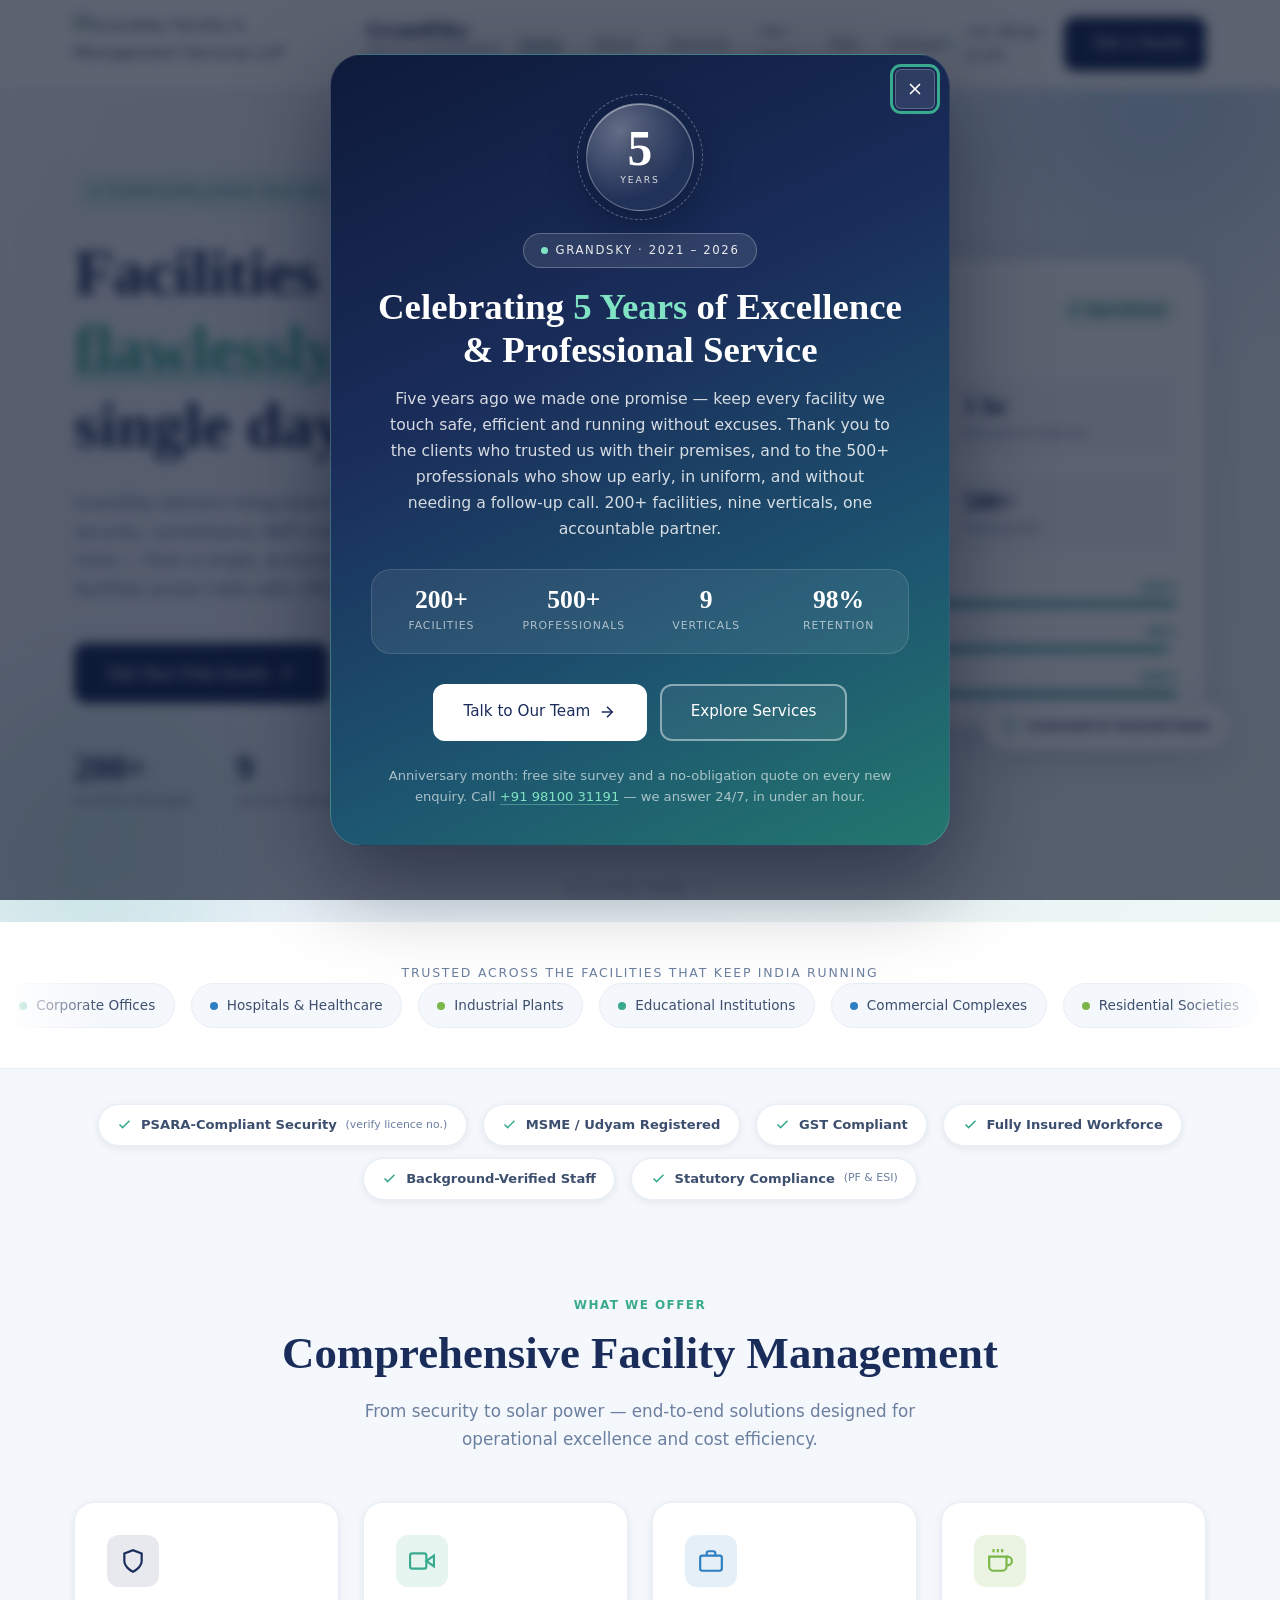
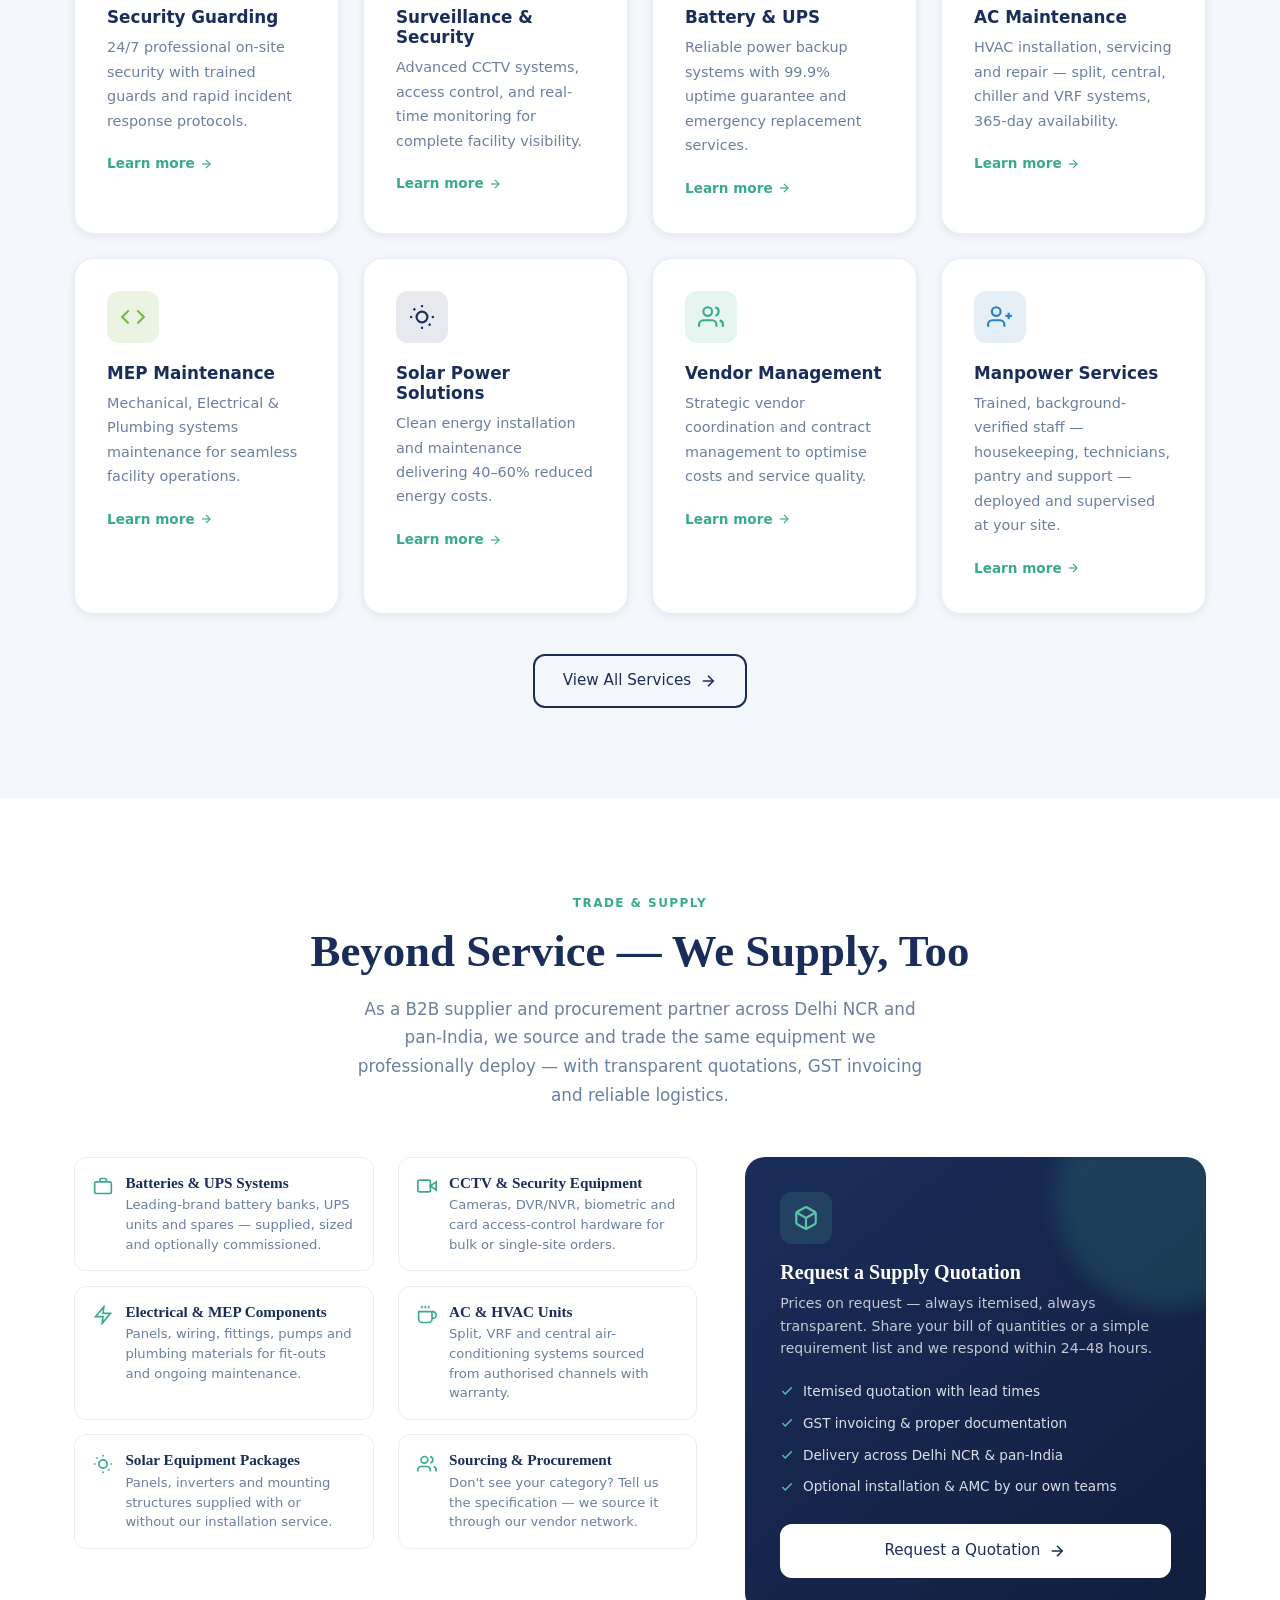
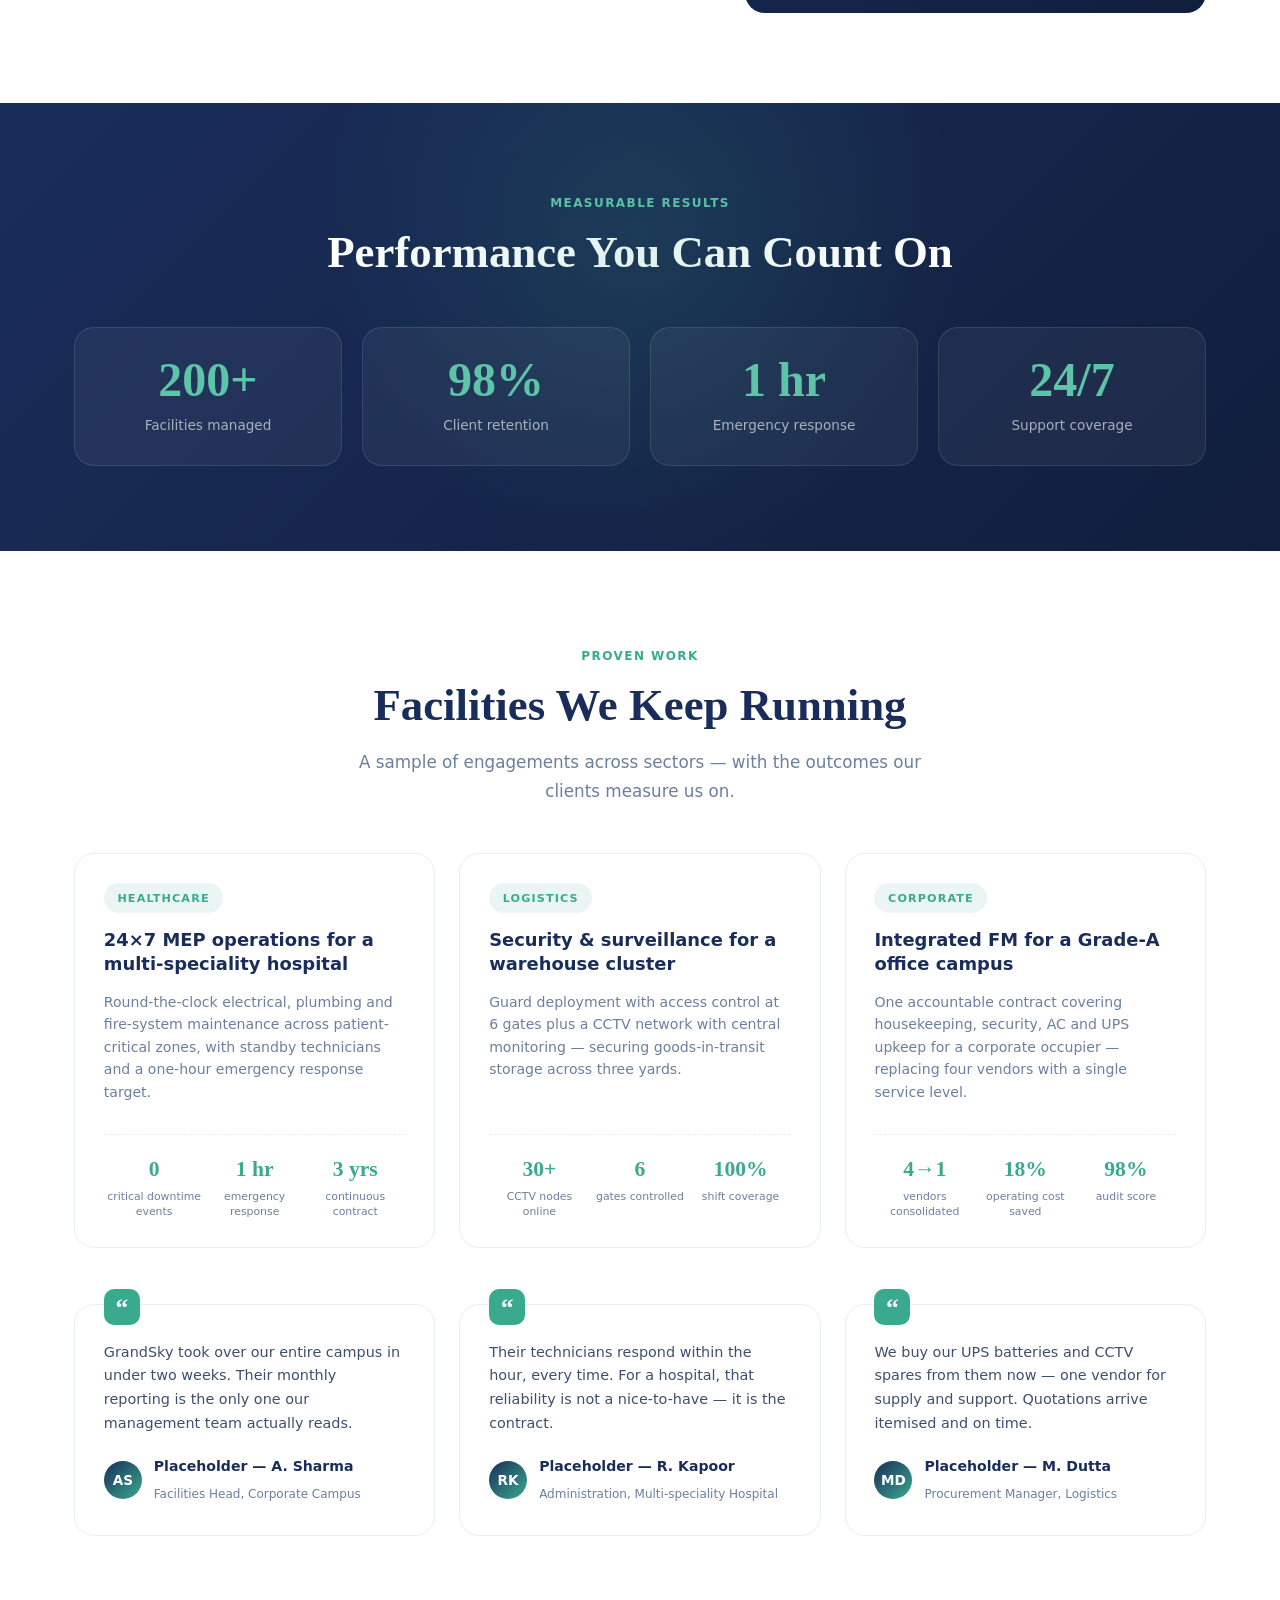
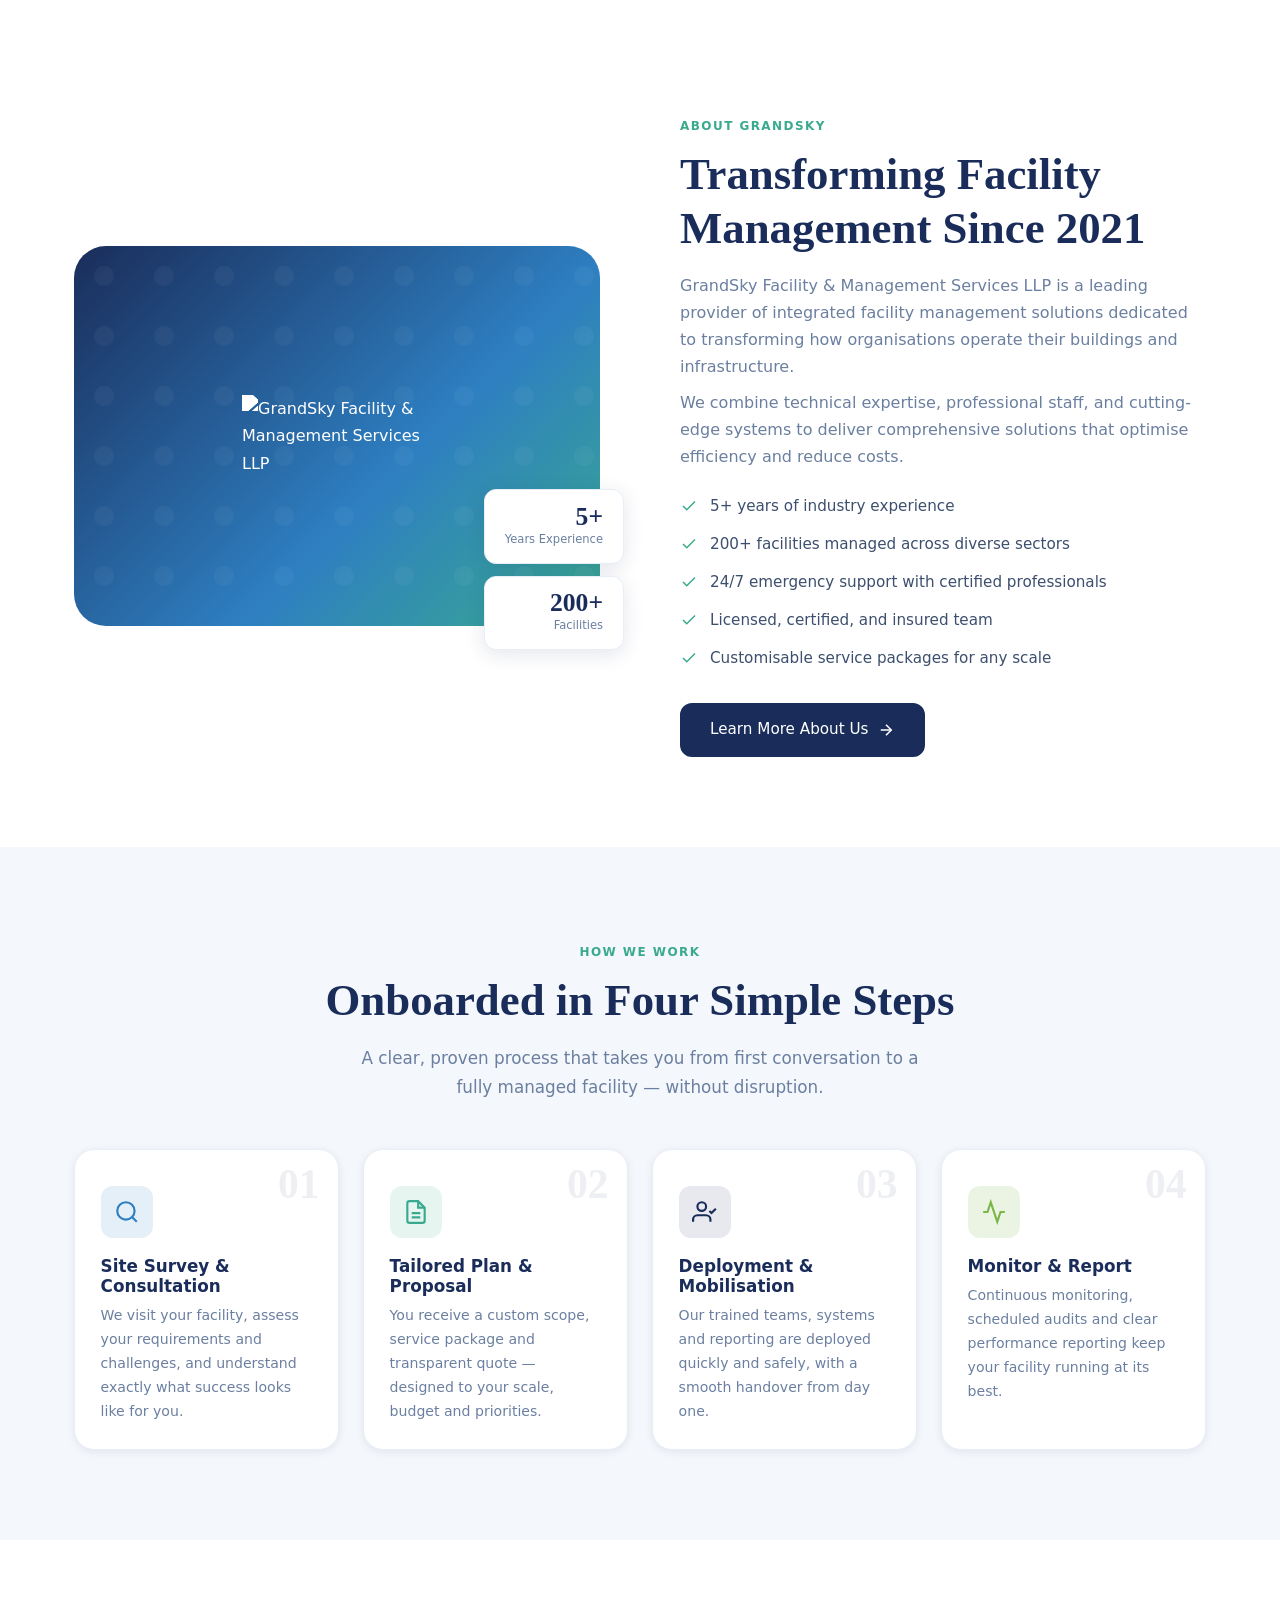
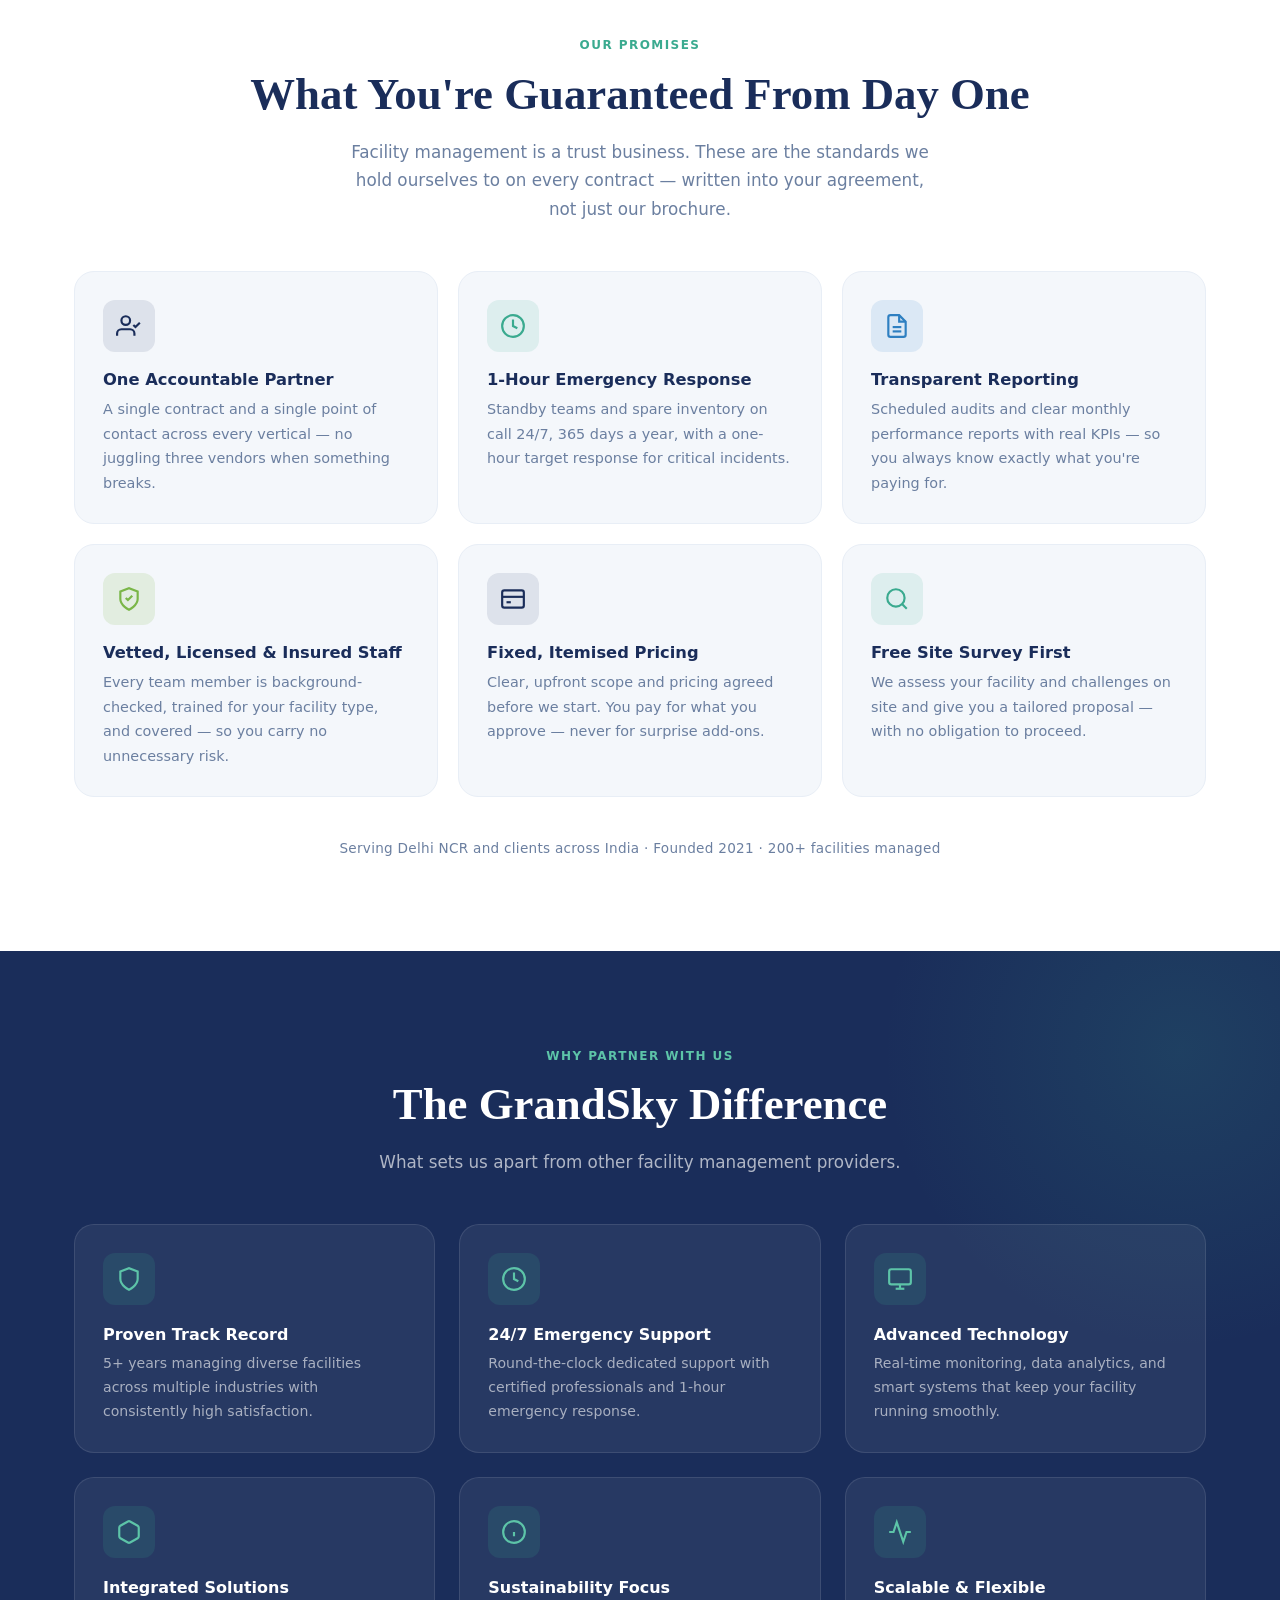
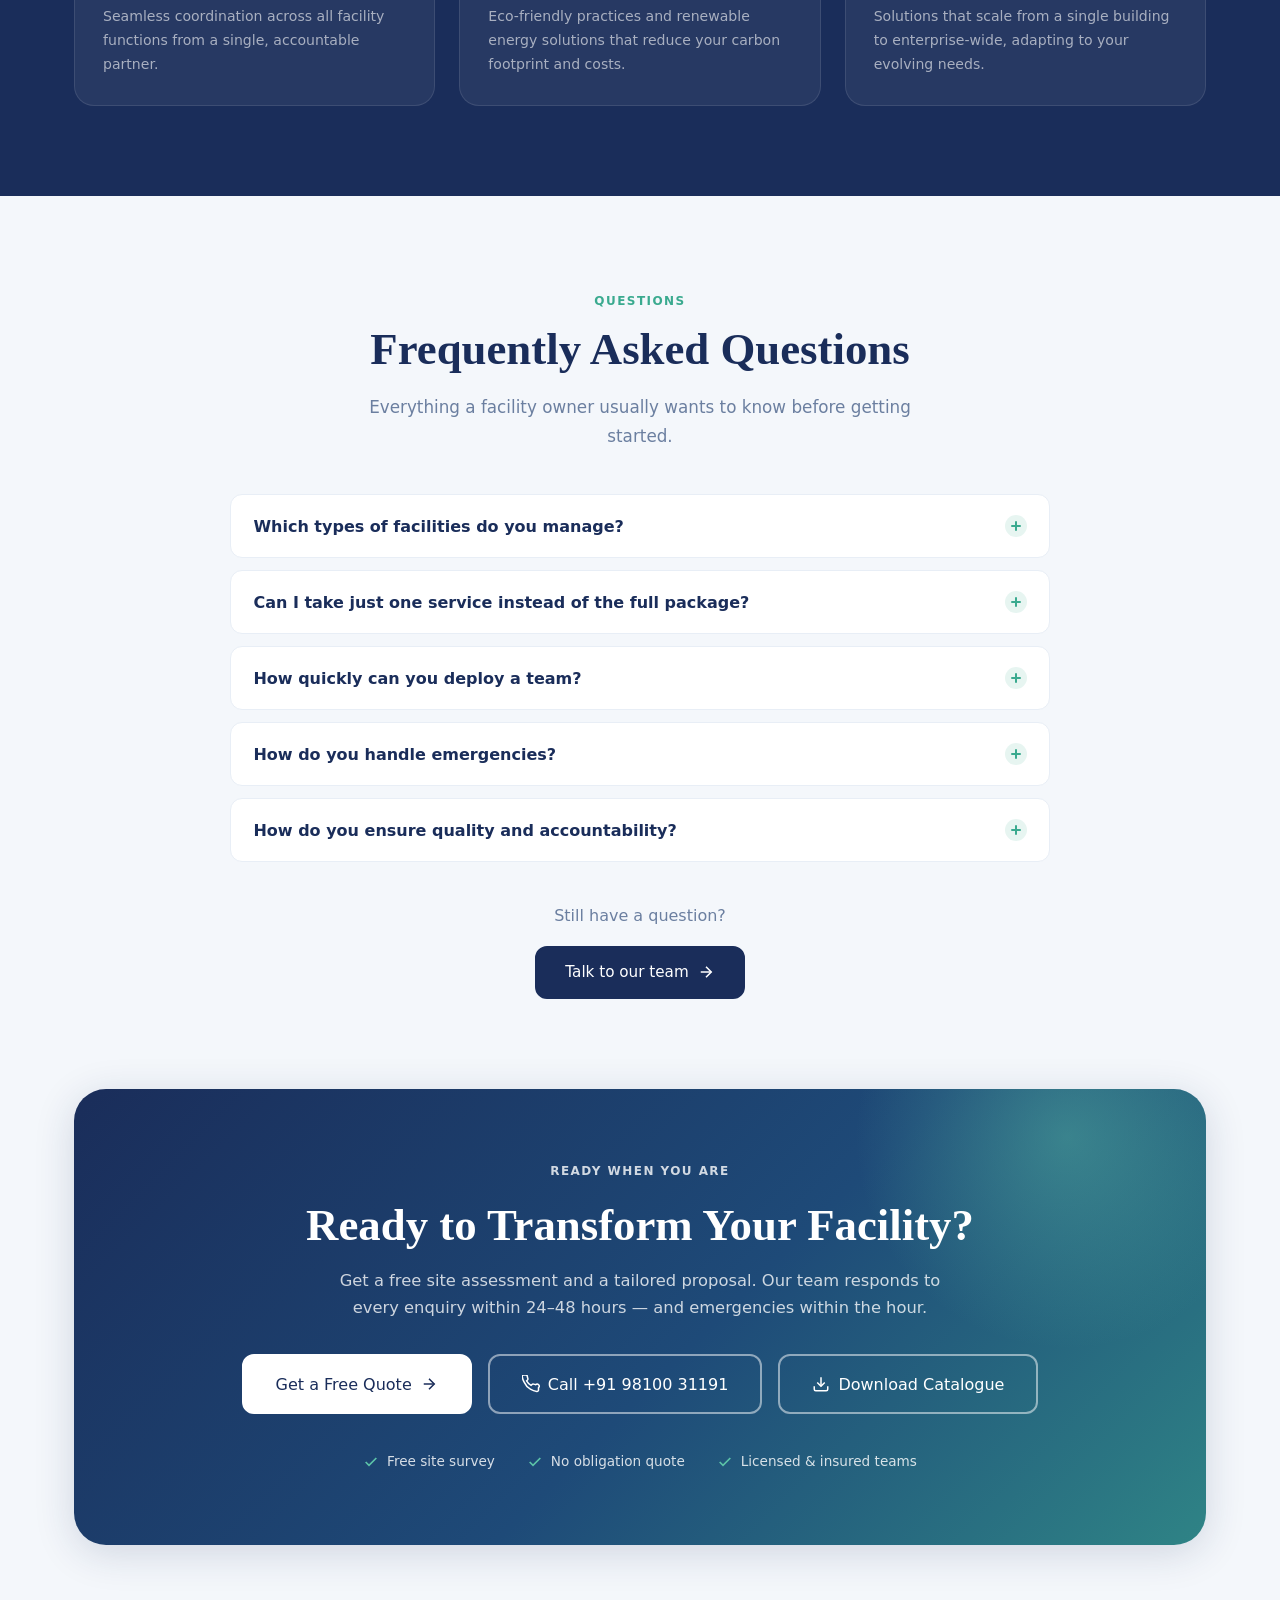
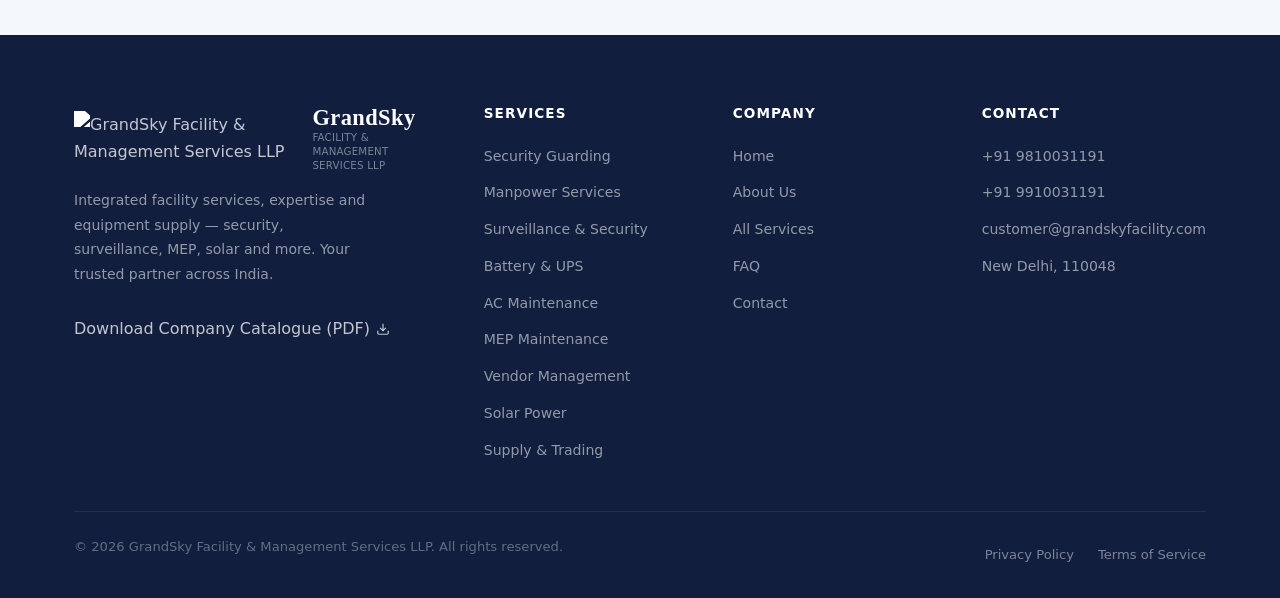
==== commit 1e372a54: "Showcase services & supply, add proof-of-work, credentials, catalogue and SEO - Home: add missing 8t" ====
--- a/index.html
+++ b/index.html
@@ -6,15 +6,80 @@
   <meta http-equiv="Content-Security-Policy" content="default-src 'self'; base-uri 'self'; object-src 'none'; script-src 'self'; style-src 'self' 'unsafe-inline' https://fonts.googleapis.com; font-src 'self' https://fonts.gstatic.com; img-src 'self' data:; connect-src 'self' https://fonts.gstatic.com https://api.web3forms.com; form-action https://api.web3forms.com; frame-src 'none'; upgrade-insecure-requests" />
   <meta name="referrer" content="strict-origin-when-cross-origin" />
   <title>GrandSky Facility & Management Services LLP</title>
-  <meta name="description" content="Professional facility management solutions — security, surveillance, MEP maintenance, solar power and more. Serving 200+ facilities across India." />
+  <meta name="description" content="Integrated facility services, expertise and equipment supply — security, surveillance, MEP maintenance, solar power and more. Serving 200+ facilities across India." />
   <meta name="theme-color" content="#1a2d5a" />
+  <link rel="canonical" href="https://www.grandskyfacility.com/" />
   <link rel="icon" href="images/logo.png" type="image/png" />
 
   <!-- Open Graph -->
   <meta property="og:type" content="website" />
   <meta property="og:title" content="GrandSky Facility & Management Services LLP" />
-  <meta property="og:description" content="Integrated facility management — security, surveillance, MEP, solar and more. Your trusted partner across 200+ facilities in India." />
-  <meta property="og:image" content="images/logo.png" />
+  <meta property="og:description" content="Integrated facility services and equipment supply — security, surveillance, MEP, solar and more. Your trusted partner across 200+ facilities in India." />
+  <meta property="og:image" content="https://www.grandskyfacility.com/images/logo.png" />
+  <meta property="og:url" content="https://www.grandskyfacility.com/" />
+
+  <!-- Structured data -->
+  <script type="application/ld+json">
+  {
+    "@context": "https://schema.org",
+    "@graph": [
+      {
+        "@type": ["Organization", "ProfessionalService"],
+        "@id": "https://www.grandskyfacility.com/#org",
+        "name": "GrandSky Facility & Management Services LLP",
+        "url": "https://www.grandskyfacility.com/",
+        "logo": "https://www.grandskyfacility.com/images/logo.png",
+        "description": "Integrated facility services and equipment supply — security guarding, manpower, surveillance, battery & UPS, AC, MEP, vendor management, solar and B2B equipment trading. Serving 200+ facilities across India.",
+        "foundingDate": "2021",
+        "address": [
+          {
+            "@type": "PostalAddress",
+            "streetAddress": "E516 Greater Kailash 2 Block East",
+            "addressLocality": "New Delhi",
+            "postalCode": "110048",
+            "addressRegion": "Delhi",
+            "addressCountry": "IN"
+          },
+          {
+            "@type": "PostalAddress",
+            "streetAddress": "53-A, S/F Block-A, Keshoram Park, Bindapur",
+            "addressLocality": "New Delhi",
+            "postalCode": "110059",
+            "addressRegion": "Delhi",
+            "addressCountry": "IN"
+          }
+        ],
+        "telephone": ["+91-9810031191", "+91-9910031191"],
+        "email": "customer@grandskyfacility.com",
+        "areaServed": ["Delhi NCR", "India"],
+        "openingHours": "Mo-Fr 08:00-18:00",
+        "knowsAbout": ["Facility Management", "Security Guarding", "Manpower Services", "CCTV Surveillance", "UPS & Battery Systems", "HVAC Maintenance", "MEP Maintenance", "Solar Power", "Equipment Supply & Trading"],
+        "hasOfferCatalog": {
+          "@type": "OfferCatalog",
+          "name": "Facility Services & Supply",
+          "itemListElement": [
+            { "@type": "Offer", "itemOffered": { "@type": "Service", "name": "Security Guarding" } },
+            { "@type": "Offer", "itemOffered": { "@type": "Service", "name": "Manpower Services" } },
+            { "@type": "Offer", "itemOffered": { "@type": "Service", "name": "Surveillance & Security Systems" } },
+            { "@type": "Offer", "itemOffered": { "@type": "Service", "name": "Battery & UPS Solutions" } },
+            { "@type": "Offer", "itemOffered": { "@type": "Service", "name": "Air Conditioning Maintenance" } },
+            { "@type": "Offer", "itemOffered": { "@type": "Service", "name": "MEP Maintenance" } },
+            { "@type": "Offer", "itemOffered": { "@type": "Service", "name": "Vendor Management" } },
+            { "@type": "Offer", "itemOffered": { "@type": "Service", "name": "Solar Power Solutions" } },
+            { "@type": "Offer", "itemOffered": { "@type": "Service", "name": "Equipment Supply & Trading" } }
+          ]
+        }
+      },
+      {
+        "@type": "WebSite",
+        "@id": "https://www.grandskyfacility.com/#website",
+        "url": "https://www.grandskyfacility.com/",
+        "name": "GrandSky Facility & Management Services LLP",
+        "publisher": { "@id": "https://www.grandskyfacility.com/#org" }
+      }
+    ]
+  }
+  </script>
 
   <!-- Google Fonts -->
   <link rel="preconnect" href="https://fonts.googleapis.com" />
@@ -44,6 +109,7 @@
         <li><a href="index.html">Home</a></li>
         <li><a href="pages/about.html">About</a></li>
         <li><a href="pages/services.html">Services</a></li>
+        <li><a href="#work">Our Work</a></li>
         <li><a href="#faq">FAQ</a></li>
         <li><a href="pages/contact.html">Contact</a></li>
       </ul>
@@ -67,6 +133,7 @@
       <a href="index.html">Home</a>
       <a href="pages/about.html">About</a>
       <a href="pages/services.html">Services</a>
+      <a href="#work">Our Work</a>
       <a href="#faq">FAQ</a>
       <a href="pages/contact.html">Contact</a>
       <a href="pages/contact.html" class="btn btn-primary">Get a Quote</a>
@@ -113,7 +180,7 @@
               </div>
               <div class="hero-stat-divider" aria-hidden="true"></div>
               <div class="stat-item">
-                <div class="stat-num"><span data-target="8" data-suffix="">0</span></div>
+                <div class="stat-num"><span data-target="9" data-suffix="">0</span></div>
                 <div class="stat-label">Service Verticals</div>
               </div>
               <div class="hero-stat-divider" aria-hidden="true"></div>
@@ -221,6 +288,40 @@
     </div>
   </section>
 
+  <!-- ======== CREDENTIALS STRIP ========
+       EDIT ME: confirm each credential and update the label text.
+       Remove a chip if a credential does not apply/hold. -->
+  <section class="section creds-strip" style="padding-bottom:0;">
+    <div class="container">
+      <div class="creds-row fade-up">
+        <span class="cred-chip">
+          <svg viewBox="0 0 24 24" fill="none" stroke="currentColor" stroke-width="2.5"><polyline points="20 6 9 17 4 12"/></svg>
+          PSARA-Compliant Security <small>(verify licence no.)</small>
+        </span>
+        <span class="cred-chip">
+          <svg viewBox="0 0 24 24" fill="none" stroke="currentColor" stroke-width="2.5"><polyline points="20 6 9 17 4 12"/></svg>
+          MSME / Udyam Registered
+        </span>
+        <span class="cred-chip">
+          <svg viewBox="0 0 24 24" fill="none" stroke="currentColor" stroke-width="2.5"><polyline points="20 6 9 17 4 12"/></svg>
+          GST Compliant
+        </span>
+        <span class="cred-chip">
+          <svg viewBox="0 0 24 24" fill="none" stroke="currentColor" stroke-width="2.5"><polyline points="20 6 9 17 4 12"/></svg>
+          Fully Insured Workforce
+        </span>
+        <span class="cred-chip">
+          <svg viewBox="0 0 24 24" fill="none" stroke="currentColor" stroke-width="2.5"><polyline points="20 6 9 17 4 12"/></svg>
+          Background-Verified Staff
+        </span>
+        <span class="cred-chip">
+          <svg viewBox="0 0 24 24" fill="none" stroke="currentColor" stroke-width="2.5"><polyline points="20 6 9 17 4 12"/></svg>
+          Statutory Compliance <small>(PF &amp; ESI)</small>
+        </span>
+      </div>
+    </div>
+  </section>
+
   <!-- ======== SERVICES PREVIEW ======== -->
   <section class="section" id="services">
     <div class="container">
@@ -258,6 +359,15 @@
           <a href="pages/services.html#battery" class="link">Learn more <svg viewBox="0 0 24 24" fill="none" stroke="currentColor" stroke-width="2"><line x1="5" y1="12" x2="19" y2="12"/><polyline points="12 5 19 12 12 19"/></svg></a>
         </div>
 
+        <div class="card service-card fade-up" style="--d:.16s">
+          <div class="icon-box icon-box-green">
+            <svg viewBox="0 0 24 24" fill="none" stroke="currentColor" stroke-width="2"><path d="M18 8h1a4 4 0 010 8h-1"/><path d="M2 8h16v9a4 4 0 01-4 4H6a4 4 0 01-4-4V8z"/><line x1="6" y1="1" x2="6" y2="4"/><line x1="10" y1="1" x2="10" y2="4"/><line x1="14" y1="1" x2="14" y2="4"/></svg>
+          </div>
+          <h4>AC Maintenance</h4>
+          <p>HVAC installation, servicing and repair — split, central, chiller and VRF systems, 365-day availability.</p>
+          <a href="pages/services.html#ac" class="link">Learn more <svg viewBox="0 0 24 24" fill="none" stroke="currentColor" stroke-width="2"><line x1="5" y1="12" x2="19" y2="12"/><polyline points="12 5 19 12 12 19"/></svg></a>
+        </div>
+
         <div class="card service-card fade-up" style="--d:.24s">
           <div class="icon-box icon-box-green">
             <svg viewBox="0 0 24 24" fill="none" stroke="currentColor" stroke-width="2"><path d="M8 6L2 12l6 6"/><path d="M16 6l6 6-6 6"/></svg>
@@ -303,6 +413,83 @@
     </div>
   </section>
 
+  <!-- ======== SUPPLY & TRADING ======== -->
+  <section class="section" id="supply" style="background: var(--white);">
+    <div class="container">
+      <div class="text-center">
+        <span class="section-label reveal">Trade &amp; Supply</span>
+        <h2 class="section-title reveal" style="--d:.05s">Beyond Service — We Supply, Too</h2>
+        <p class="section-subtitle reveal" style="--d:.1s">As a B2B supplier and procurement partner across Delhi NCR and pan-India, we source and trade the same equipment we professionally deploy — with transparent quotations, GST invoicing and reliable logistics.</p>
+      </div>
+
+      <div class="supply-grid">
+        <div class="reveal-left">
+          <div class="supply-items">
+            <div class="supply-item">
+              <svg viewBox="0 0 24 24" fill="none" stroke="currentColor" stroke-width="2"><rect x="2" y="7" width="20" height="14" rx="2"/><path d="M16 7V5a2 2 0 00-2-2h-4a2 2 0 00-2 2v2"/></svg>
+              <div>
+                <h5>Batteries &amp; UPS Systems</h5>
+                <p>Leading-brand battery banks, UPS units and spares — supplied, sized and optionally commissioned.</p>
+              </div>
+            </div>
+            <div class="supply-item">
+              <svg viewBox="0 0 24 24" fill="none" stroke="currentColor" stroke-width="2"><path d="M23 7l-7 5 7 5V7z"/><rect x="1" y="5" width="15" height="14" rx="2" ry="2"/></svg>
+              <div>
+                <h5>CCTV &amp; Security Equipment</h5>
+                <p>Cameras, DVR/NVR, biometric and card access-control hardware for bulk or single-site orders.</p>
+              </div>
+            </div>
+            <div class="supply-item">
+              <svg viewBox="0 0 24 24" fill="none" stroke="currentColor" stroke-width="2"><path d="M13 2L3 14h9l-1 8 10-12h-9l1-8z"/></svg>
+              <div>
+                <h5>Electrical &amp; MEP Components</h5>
+                <p>Panels, wiring, fittings, pumps and plumbing materials for fit-outs and ongoing maintenance.</p>
+              </div>
+            </div>
+            <div class="supply-item">
+              <svg viewBox="0 0 24 24" fill="none" stroke="currentColor" stroke-width="2"><path d="M18 8h1a4 4 0 010 8h-1"/><path d="M2 8h16v9a4 4 0 01-4 4H6a4 4 0 01-4-4V8z"/><line x1="6" y1="1" x2="6" y2="4"/><line x1="10" y1="1" x2="10" y2="4"/><line x1="14" y1="1" x2="14" y2="4"/></svg>
+              <div>
+                <h5>AC &amp; HVAC Units</h5>
+                <p>Split, VRF and central air-conditioning systems sourced from authorised channels with warranty.</p>
+              </div>
+            </div>
+            <div class="supply-item">
+              <svg viewBox="0 0 24 24" fill="none" stroke="currentColor" stroke-width="2"><circle cx="12" cy="12" r="5"/><line x1="12" y1="1" x2="12" y2="3"/><line x1="12" y1="21" x2="12" y2="23"/><line x1="4.22" y1="4.22" x2="5.64" y2="5.64"/><line x1="18.36" y1="18.36" x2="19.78" y2="19.78"/><line x1="1" y1="12" x2="3" y2="12"/><line x1="21" y1="12" x2="23" y2="12"/></svg>
+              <div>
+                <h5>Solar Equipment Packages</h5>
+                <p>Panels, inverters and mounting structures supplied with or without our installation service.</p>
+              </div>
+            </div>
+            <div class="supply-item">
+              <svg viewBox="0 0 24 24" fill="none" stroke="currentColor" stroke-width="2"><path d="M16 21v-2a4 4 0 00-4-4H5a4 4 0 00-4 4v2"/><circle cx="9" cy="7" r="4"/><path d="M23 21v-2a4 4 0 00-3-3.87"/><path d="M16 3.13a4 4 0 010 7.75"/></svg>
+              <div>
+                <h5>Sourcing &amp; Procurement</h5>
+                <p>Don't see your category? Tell us the specification — we source it through our vendor network.</p>
+              </div>
+            </div>
+          </div>
+        </div>
+
+        <div class="supply-card reveal-right">
+          <div class="icon-box">
+            <svg viewBox="0 0 24 24" fill="none" stroke="currentColor" stroke-width="2"><path d="M21 16V8a2 2 0 00-1-1.73l-7-4a2 2 0 00-2 0l-7 4A2 2 0 003 8v8a2 2 0 001 1.73l7 4a2 2 0 002 0l7-4A2 2 0 0021 16z"/><polyline points="3.27 6.96 12 12.01 20.73 6.96"/><line x1="12" y1="22.08" x2="12" y2="12"/></svg>
+          </div>
+          <h3>Request a Supply Quotation</h3>
+          <p>Prices on request — always itemised, always transparent. Share your bill of quantities or a simple requirement list and we respond within 24–48 hours.</p>
+          <ul>
+            <li><svg viewBox="0 0 24 24" fill="none" stroke="currentColor" stroke-width="2.5"><polyline points="20 6 9 17 4 12"/></svg> Itemised quotation with lead times</li>
+            <li><svg viewBox="0 0 24 24" fill="none" stroke="currentColor" stroke-width="2.5"><polyline points="20 6 9 17 4 12"/></svg> GST invoicing &amp; proper documentation</li>
+            <li><svg viewBox="0 0 24 24" fill="none" stroke="currentColor" stroke-width="2.5"><polyline points="20 6 9 17 4 12"/></svg> Delivery across Delhi NCR &amp; pan-India</li>
+            <li><svg viewBox="0 0 24 24" fill="none" stroke="currentColor" stroke-width="2.5"><polyline points="20 6 9 17 4 12"/></svg> Optional installation &amp; AMC by our own teams</li>
+          </ul>
+          <a href="pages/contact.html" class="btn btn-white" style="width:100%; justify-content:center;">Request a Quotation
+            <svg viewBox="0 0 24 24" fill="none" stroke="currentColor" stroke-width="2"><line x1="5" y1="12" x2="19" y2="12"/><polyline points="12 5 19 12 12 19"/></svg>
+          </a>
+        </div>
+      </div>
+    </div>
+  </section>
+
   <!-- ======== IMPACT / STATS BAND ======== -->
   <section class="impact-band">
     <div class="container">
@@ -326,6 +513,85 @@
         <div class="impact-item fade-up" style="--d:.24s">
           <div class="impact-num">24/7</div>
           <div class="impact-lbl">Support coverage</div>
+        </div>
+      </div>
+    </div>
+  </section>
+
+  <!-- ======== OUR WORK / CASE STUDIES + TESTIMONIALS ========
+       EDIT ME: the 3 case studies and 3 testimonials below are
+       realistic placeholders. Replace scope lines, numbers, names
+       and titles with real engagements before publicising. -->
+  <section class="section" id="work" style="background: var(--white);">
+    <div class="container">
+      <div class="text-center">
+        <span class="section-label reveal">Proven Work</span>
+        <h2 class="section-title reveal" style="--d:.05s">Facilities We Keep Running</h2>
+        <p class="section-subtitle reveal" style="--d:.1s">A sample of engagements across sectors — with the outcomes our clients measure us on.</p>
+      </div>
+
+      <div class="case-grid">
+        <div class="case-card fade-up" style="--d:0s">
+          <span class="case-tag">Healthcare</span>
+          <h4>24×7 MEP operations for a multi-speciality hospital</h4>
+          <p>Round-the-clock electrical, plumbing and fire-system maintenance across patient-critical zones, with standby technicians and a one-hour emergency response target.</p>
+          <div class="case-stats">
+            <div><strong>0</strong><span>critical downtime events</span></div>
+            <div><strong>1 hr</strong><span>emergency response</span></div>
+            <div><strong>3 yrs</strong><span>continuous contract</span></div>
+          </div>
+        </div>
+
+        <div class="case-card fade-up" style="--d:.08s">
+          <span class="case-tag">Logistics</span>
+          <h4>Security &amp; surveillance for a warehouse cluster</h4>
+          <p>Guard deployment with access control at 6 gates plus a CCTV network with central monitoring — securing goods-in-transit storage across three yards.</p>
+          <div class="case-stats">
+            <div><strong>30+</strong><span>CCTV nodes online</span></div>
+            <div><strong>6</strong><span>gates controlled</span></div>
+            <div><strong>100%</strong><span>shift coverage</span></div>
+          </div>
+        </div>
+
+        <div class="case-card fade-up" style="--d:.16s">
+          <span class="case-tag">Corporate</span>
+          <h4>Integrated FM for a Grade-A office campus</h4>
+          <p>One accountable contract covering housekeeping, security, AC and UPS upkeep for a corporate occupier — replacing four vendors with a single service level.</p>
+          <div class="case-stats">
+            <div><strong>4→1</strong><span>vendors consolidated</span></div>
+            <div><strong>18%</strong><span>operating cost saved</span></div>
+            <div><strong>98%</strong><span>audit score</span></div>
+          </div>
+        </div>
+      </div>
+
+      <div class="testimonial-grid">
+        <!-- EDIT ME: replace with real client quotes and names -->
+        <div class="testimonial-card fade-up" style="--d:0s">
+          <span class="t-quote" aria-hidden="true">&ldquo;</span>
+          <p>GrandSky took over our entire campus in under two weeks. Their monthly reporting is the only one our management team actually reads.</p>
+          <div class="t-who">
+            <div class="t-avatar">AS</div>
+            <div><strong>Placeholder — A. Sharma</strong><span>Facilities Head, Corporate Campus</span></div>
+          </div>
+        </div>
+
+        <div class="testimonial-card fade-up" style="--d:.08s">
+          <span class="t-quote" aria-hidden="true">&ldquo;</span>
+          <p>Their technicians respond within the hour, every time. For a hospital, that reliability is not a nice-to-have — it is the contract.</p>
+          <div class="t-who">
+            <div class="t-avatar">RK</div>
+            <div><strong>Placeholder — R. Kapoor</strong><span>Administration, Multi-speciality Hospital</span></div>
+          </div>
+        </div>
+
+        <div class="testimonial-card fade-up" style="--d:.16s">
+          <span class="t-quote" aria-hidden="true">&ldquo;</span>
+          <p>We buy our UPS batteries and CCTV spares from them now — one vendor for supply and support. Quotations arrive itemised and on time.</p>
+          <div class="t-who">
+            <div class="t-avatar">MD</div>
+            <div><strong>Placeholder — M. Dutta</strong><span>Procurement Manager, Logistics</span></div>
+          </div>
         </div>
       </div>
     </div>
@@ -637,6 +903,10 @@
               <svg viewBox="0 0 24 24" fill="none" stroke="currentColor" stroke-width="2"><path d="M22 16.92v3a2 2 0 01-2.18 2 19.79 19.79 0 01-8.63-3.07A19.5 19.5 0 013.07 9.81 19.79 19.79 0 01.1 1.18 2 2 0 012.09 0h3a2 2 0 012 1.72c.127.96.361 1.903.7 2.81a2 2 0 01-.45 2.11L6.09 7.91a16 16 0 006 6l1.27-1.27a2 2 0 012.11-.45c.907.339 1.85.573 2.81.7A2 2 0 0122 16.92z"/></svg>
               Call +91 98100 31191
             </a>
+            <a href="catalogue/GrandSky-Company-Catalogue.pdf" download class="btn btn-outline btn-lg" style="border-color:rgba(255,255,255,0.5); color:#fff;">
+              <svg viewBox="0 0 24 24" fill="none" stroke="currentColor" stroke-width="2"><path d="M21 15v4a2 2 0 01-2 2H5a2 2 0 01-2-2v-4"/><polyline points="7 10 12 15 17 10"/><line x1="12" y1="15" x2="12" y2="3"/></svg>
+              Download Catalogue
+            </a>
           </div>
           <div class="cta-assurances">
             <span><svg viewBox="0 0 24 24" fill="none" stroke="currentColor" stroke-width="2.5"><polyline points="20 6 9 17 4 12"/></svg>Free site survey</span>
@@ -661,19 +931,25 @@
               <span class="nav-logo-sub">Facility &amp; Management Services LLP</span>
             </div>
           </a>
-          <p>Professional facility management solutions — security, surveillance, MEP, solar power and more. Your trusted partner across India.</p>
+          <p>Integrated facility services, expertise and equipment supply — security, surveillance, MEP, solar and more. Your trusted partner across India.</p>
+          <a href="catalogue/GrandSky-Company-Catalogue.pdf" download class="link" style="display:inline-flex; align-items:center; gap:0.4rem; margin-top:0.8rem;">
+            Download Company Catalogue (PDF)
+            <svg viewBox="0 0 24 24" fill="none" stroke="currentColor" stroke-width="2" style="width:14px;height:14px;"><path d="M21 15v4a2 2 0 01-2 2H5a2 2 0 01-2-2v-4"/><polyline points="7 10 12 15 17 10"/><line x1="12" y1="15" x2="12" y2="3"/></svg>
+          </a>
         </div>
 
         <div class="footer-col">
           <h4>Services</h4>
           <ul>
             <li><a href="pages/services.html#security">Security Guarding</a></li>
-            <li><a href="pages/services.html#surveillance">Surveillance</a></li>
+            <li><a href="pages/services.html#manpower">Manpower Services</a></li>
+            <li><a href="pages/services.html#surveillance">Surveillance &amp; Security</a></li>
             <li><a href="pages/services.html#battery">Battery &amp; UPS</a></li>
+            <li><a href="pages/services.html#ac">AC Maintenance</a></li>
             <li><a href="pages/services.html#mep">MEP Maintenance</a></li>
+            <li><a href="pages/services.html#vendor">Vendor Management</a></li>
             <li><a href="pages/services.html#solar">Solar Power</a></li>
-            <li><a href="pages/services.html#vendor">Vendor Management</a></li>
-            <li><a href="pages/services.html#manpower">Manpower Services</a></li>
+            <li><a href="pages/services.html#supply">Supply &amp; Trading</a></li>
           </ul>
         </div>
 
@@ -702,8 +978,8 @@
       <div class="footer-bottom">
         <p>© 2026 GrandSky Facility &amp; Management Services LLP. All rights reserved.</p>
         <div class="footer-legal">
-          <a href="#">Privacy Policy</a>
-          <a href="#">Terms of Service</a>
+          <a href="pages/privacy.html">Privacy Policy</a>
+          <a href="pages/terms.html">Terms of Service</a>
         </div>
       </div>
     </div>
@@ -765,13 +1041,13 @@
         Five years ago we made one promise &mdash; keep every facility we touch safe, efficient and
         running without excuses. Thank you to the clients who trusted us with their premises, and to the
         500+ professionals who show up early, in uniform, and without needing a follow-up call.
-        200+ facilities, eight verticals, one accountable partner.
+        200+ facilities, nine verticals, one accountable partner.
       </p>
 
       <ul class="promo-stats">
         <li><strong>200+</strong><span>Facilities</span></li>
         <li><strong>500+</strong><span>Professionals</span></li>
-        <li><strong>8</strong><span>Verticals</span></li>
+        <li><strong>9</strong><span>Verticals</span></li>
         <li><strong>98%</strong><span>Retention</span></li>
       </ul>
 
--- a/css/style.css
+++ b/css/style.css
@@ -2088,6 +2088,14 @@
   .promo-actions .btn { flex: 1 1 100%; justify-content: center; }
 }
 
+/* ---------- Horizontal clip guard ----------
+   Decorative hero orbs and the marquee track intentionally extend past
+   the viewport; clip them site-wide. `clip` (unlike `hidden`) does not
+   create a scroll container, so the sticky header keeps working. */
+body {
+  overflow-x: clip;
+}
+
 /* ---------- Reduced motion ---------- */
 @media (prefers-reduced-motion: reduce) {
   html { scroll-behavior: auto; }
@@ -2101,4 +2109,151 @@
   /* Never leave the celebration card stuck mid-transition */
   .promo-card, .promo-backdrop { opacity: 1 !important; transform: none !important; }
   .promo-confetti, .promo-medal-ring { display: none; }
-}+}
+
+/* ==================================================================
+   NEW: Supply & Trading  ·  Credentials  ·  Work & Testimonials
+   ·  Catalogue strip  ·  Legal pages
+   ================================================================== */
+
+/* ---------- Credentials strip ---------- */
+.creds-strip { padding: 2.2rem 0 2.6rem; }
+.creds-row {
+  display: flex; flex-wrap: wrap; justify-content: center; gap: 0.75rem 1rem;
+}
+.cred-chip {
+  display: inline-flex; align-items: center; gap: 0.55rem;
+  background: var(--white); border: 1px solid var(--light-gray);
+  border-radius: 999px; padding: 0.55rem 1.15rem;
+  font-size: 0.82rem; font-weight: 600; color: var(--text-body);
+  box-shadow: var(--shadow-sm);
+}
+.cred-chip svg { width: 15px; height: 15px; color: var(--teal); flex-shrink: 0; }
+.cred-chip small { font-weight: 500; color: var(--text-muted); }
+
+/* ---------- Supply & Trading band ---------- */
+.supply-grid {
+  display: grid; grid-template-columns: 1.15fr 0.85fr;
+  gap: 3rem; margin-top: 3rem; align-items: start;
+}
+.supply-items { display: grid; grid-template-columns: repeat(2, 1fr); gap: 0.9rem 1.5rem; }
+.supply-item {
+  display: flex; align-items: flex-start; gap: 0.75rem;
+  background: var(--white); border: 1px solid var(--light-gray);
+  border-radius: var(--radius-md); padding: 1rem 1.15rem;
+  transition: transform var(--transition), box-shadow var(--transition), border-color var(--transition);
+}
+.supply-item:hover {
+  transform: translateY(-3px); box-shadow: var(--shadow-md); border-color: rgba(58,170,143,0.45);
+}
+.supply-item svg { width: 20px; height: 20px; color: var(--teal); flex-shrink: 0; margin-top: 0.15rem; }
+.supply-item h5 { font-size: 0.95rem; font-weight: 600; color: var(--navy); margin-bottom: 0.2rem; }
+.supply-item p { font-size: 0.82rem; color: var(--text-muted); line-height: 1.5; }
+
+.supply-card {
+  background: linear-gradient(140deg, var(--navy) 0%, var(--navy-dark) 100%);
+  border-radius: var(--radius-lg); padding: 2.2rem; color: var(--white);
+  position: relative; overflow: hidden;
+}
+.supply-card::after {
+  content: ""; position: absolute; width: 220px; height: 220px; border-radius: 50%;
+  background: rgba(58,170,143,0.18); filter: blur(10px); top: -70px; right: -70px;
+}
+.supply-card .icon-box { background: rgba(93,196,168,0.15); color: var(--teal-light); }
+.supply-card h3 { font-size: 1.25rem; margin: 1rem 0 0.5rem; color: var(--white); }
+.supply-card p { font-size: 0.88rem; color: rgba(255,255,255,0.75); line-height: 1.6; margin-bottom: 1.25rem; }
+.supply-card ul { margin-bottom: 1.6rem; }
+.supply-card li {
+  display: flex; align-items: center; gap: 0.55rem;
+  font-size: 0.85rem; color: rgba(255,255,255,0.85); margin-bottom: 0.55rem;
+}
+.supply-card li svg { width: 14px; height: 14px; color: var(--teal-light); flex-shrink: 0; }
+
+/* ---------- Work / case studies ---------- */
+.case-grid {
+  display: grid; grid-template-columns: repeat(3, 1fr); gap: 1.5rem; margin-top: 3rem;
+}
+.case-card {
+  background: var(--white); border: 1px solid var(--light-gray); border-radius: var(--radius-lg);
+  padding: 1.8rem; display: flex; flex-direction: column; gap: 0.9rem;
+  transition: transform var(--transition), box-shadow var(--transition);
+}
+.case-card:hover { transform: translateY(-5px); box-shadow: var(--shadow-lg); }
+.case-tag {
+  align-self: flex-start; font-size: 0.7rem; font-weight: 700; letter-spacing: 0.1em;
+  text-transform: uppercase; color: var(--teal);
+  background: rgba(58,170,143,0.1); border-radius: 999px; padding: 0.35rem 0.85rem;
+}
+.case-card h4 { font-size: 1.12rem; color: var(--navy); line-height: 1.35; }
+.case-card p { font-size: 0.88rem; color: var(--text-muted); line-height: 1.6; }
+.case-stats {
+  margin-top: auto; padding-top: 1rem; border-top: 1px dashed var(--light-gray);
+  display: grid; grid-template-columns: repeat(3, 1fr); text-align: center;
+}
+.case-stats div strong {
+  display: block; font-family: var(--font-head); font-weight: 700;
+  font-size: 1.35rem; color: var(--teal);
+}
+.case-stats div span { font-size: 0.68rem; color: var(--text-muted); line-height: 1.3; display: block; margin-top: 0.2rem; }
+
+/* ---------- Testimonials ---------- */
+.testimonial-grid {
+  display: grid; grid-template-columns: repeat(3, 1fr); gap: 1.5rem; margin-top: 3.5rem;
+}
+.testimonial-card {
+  background: var(--white); border: 1px solid var(--light-gray); border-radius: var(--radius-lg);
+  padding: 1.8rem; position: relative;
+}
+.testimonial-card .t-quote {
+  position: absolute; top: -16px; left: 1.8rem; width: 36px; height: 36px;
+  background: var(--teal); color: var(--white); border-radius: 10px;
+  display: flex; align-items: center; justify-content: center;
+  font-family: var(--font-head); font-size: 1.6rem; font-weight: 700; line-height: 1;
+}
+.testimonial-card p { font-size: 0.9rem; color: var(--text-body); line-height: 1.65; margin: 0.4rem 0 1.2rem; }
+.t-who { display: flex; align-items: center; gap: 0.75rem; }
+.t-avatar {
+  width: 38px; height: 38px; border-radius: 50%; flex-shrink: 0;
+  background: linear-gradient(135deg, var(--navy), var(--teal));
+  color: var(--white); font-weight: 700; font-size: 0.85rem;
+  display: flex; align-items: center; justify-content: center;
+}
+.t-who strong { display: block; font-size: 0.88rem; color: var(--navy); }
+.t-who span { font-size: 0.75rem; color: var(--text-muted); }
+
+/* ---------- Catalogue strip ---------- */
+.catalogue-strip {
+  display: flex; align-items: center; justify-content: space-between; gap: 1.5rem;
+  background: var(--white); border: 1px solid var(--light-gray);
+  border-radius: var(--radius-lg); padding: 1.6rem 2rem; margin-top: 2.5rem;
+  flex-wrap: wrap; box-shadow: var(--shadow-sm);
+}
+.catalogue-strip h3 { font-size: 1.15rem; color: var(--navy); margin-bottom: 0.3rem; }
+.catalogue-strip p { font-size: 0.88rem; color: var(--text-muted); }
+.catalogue-strip .left { display: flex; align-items: center; gap: 1.2rem; }
+.catalogue-strip .icon-box { margin: 0; flex-shrink: 0; }
+
+/* ---------- Legal pages ---------- */
+.legal-content { max-width: 780px; margin: 0 auto; padding: 3rem 1.5rem 4rem; }
+.legal-content h2 {
+  font-family: var(--font-head); font-size: 1.4rem; color: var(--navy);
+  margin: 2.2rem 0 0.8rem; font-weight: 700;
+}
+.legal-content h2:first-child { margin-top: 0; }
+.legal-content p, .legal-content li {
+  font-size: 0.95rem; color: var(--text-body); line-height: 1.75;
+}
+.legal-content ul { padding-left: 1.4rem; margin: 0.6rem 0; }
+.legal-content .legal-updated { font-size: 0.82rem; color: var(--text-muted); margin-bottom: 2rem; }
+
+/* ---------- Responsive ---------- */
+@media (max-width: 1024px) {
+  .supply-grid { grid-template-columns: 1fr; gap: 2rem; }
+  .case-grid, .testimonial-grid { grid-template-columns: 1fr 1fr; }
+}
+@media (max-width: 640px) {
+  .supply-items { grid-template-columns: 1fr; }
+  .case-grid, .testimonial-grid { grid-template-columns: 1fr; }
+  .case-stats div strong { font-size: 1.15rem; }
+  .catalogue-strip { flex-direction: column; align-items: flex-start; }
+}
